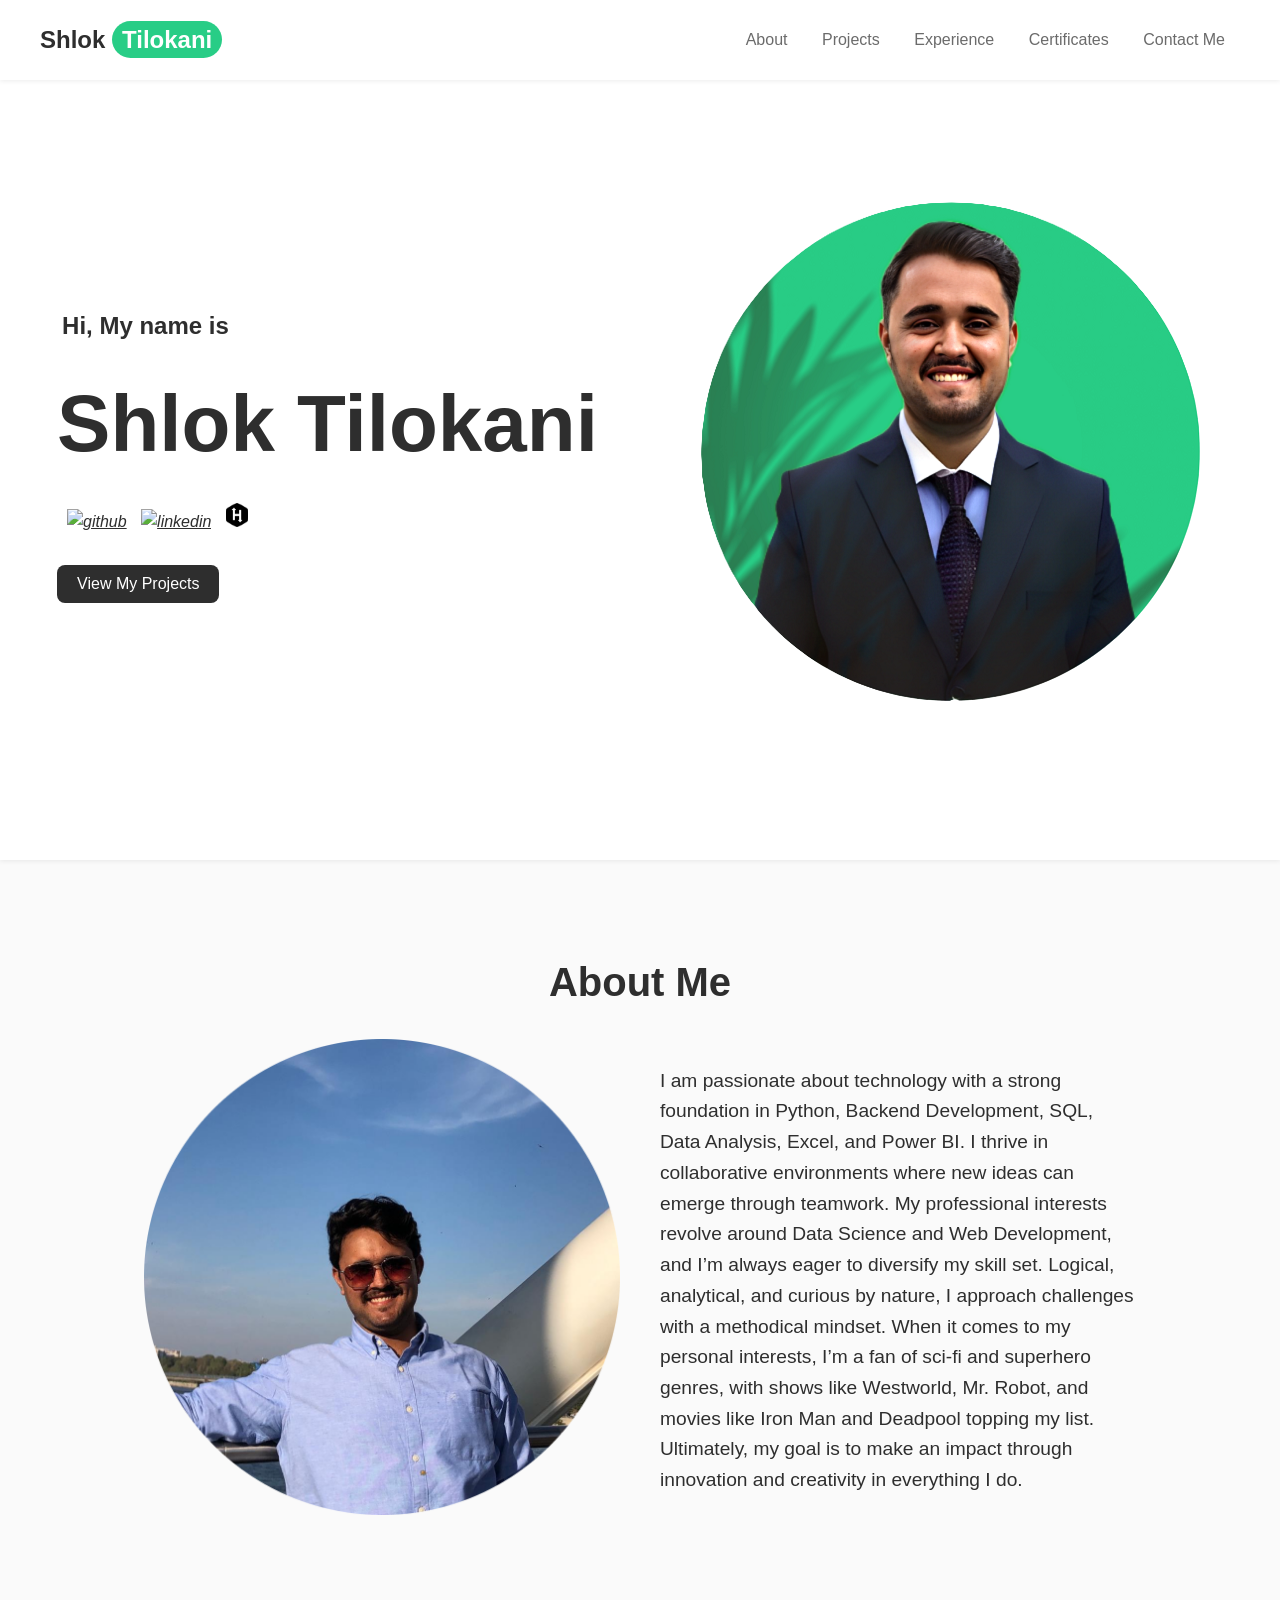
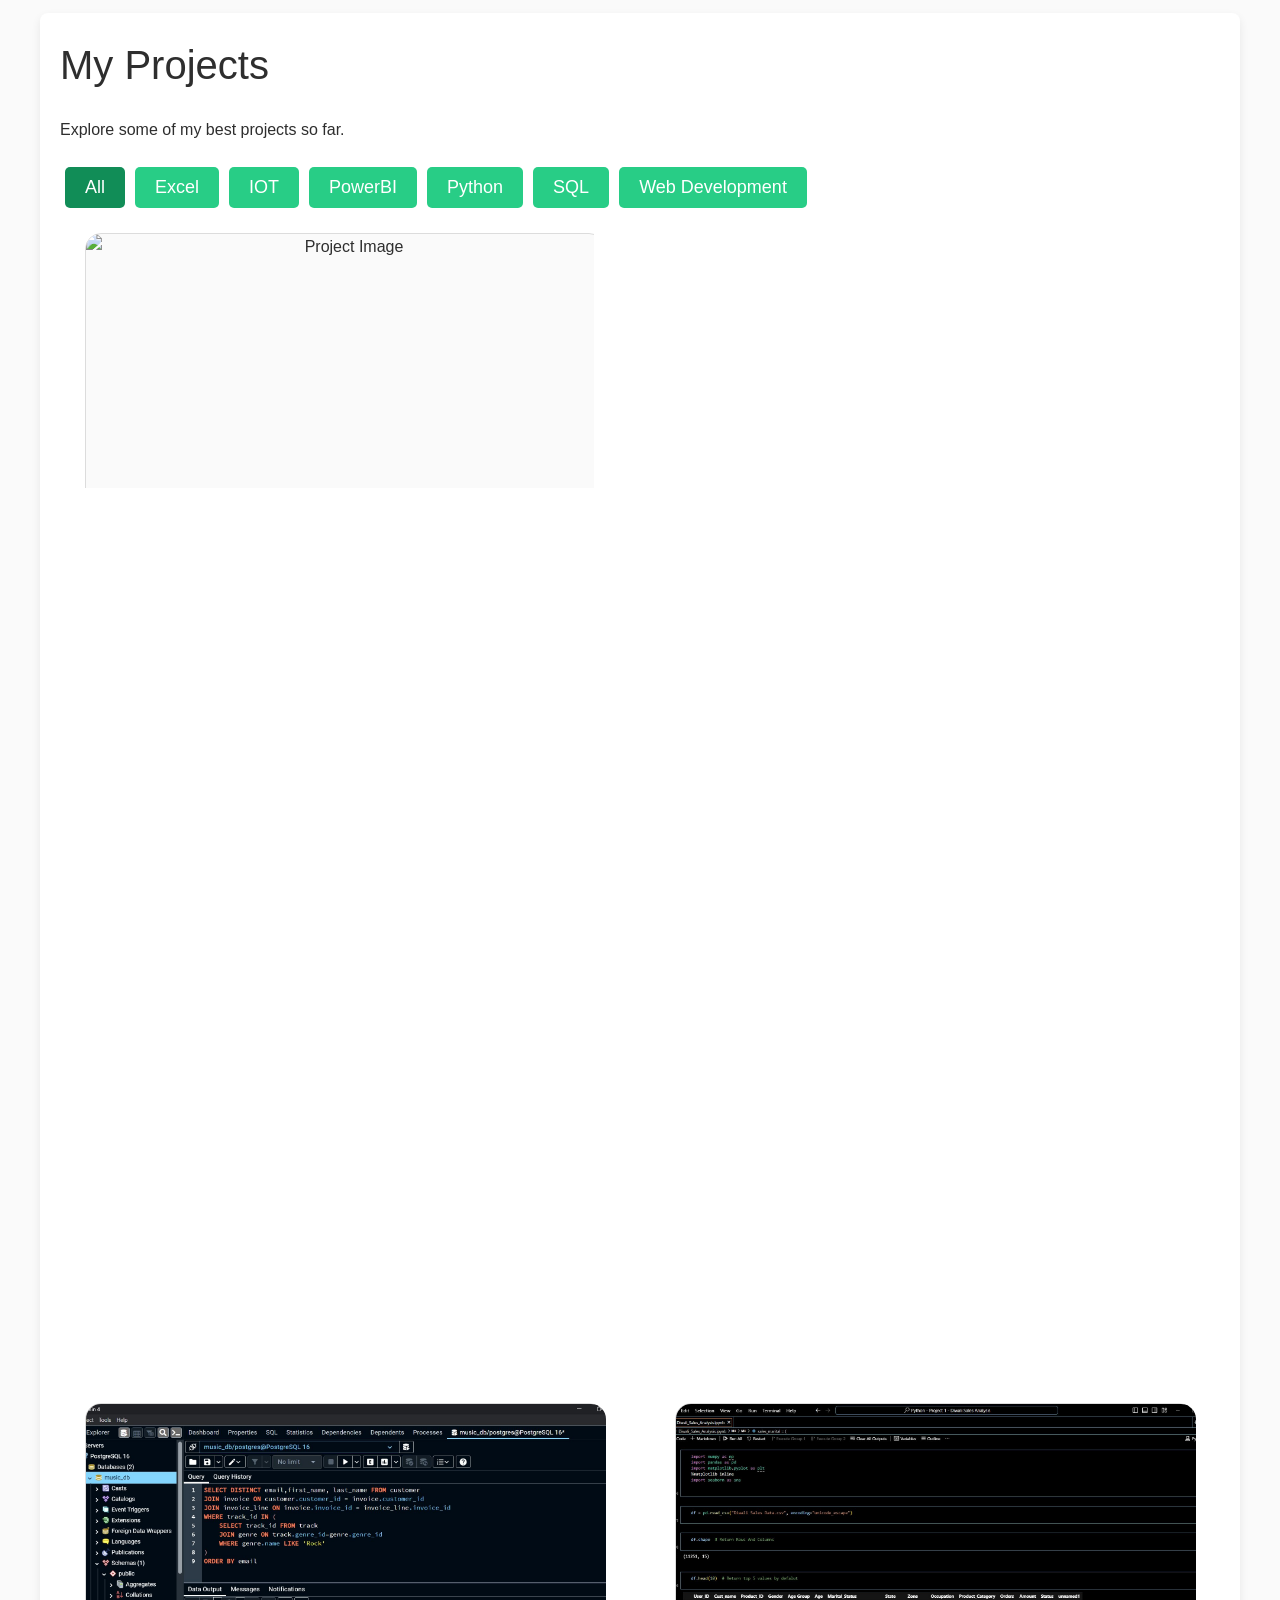
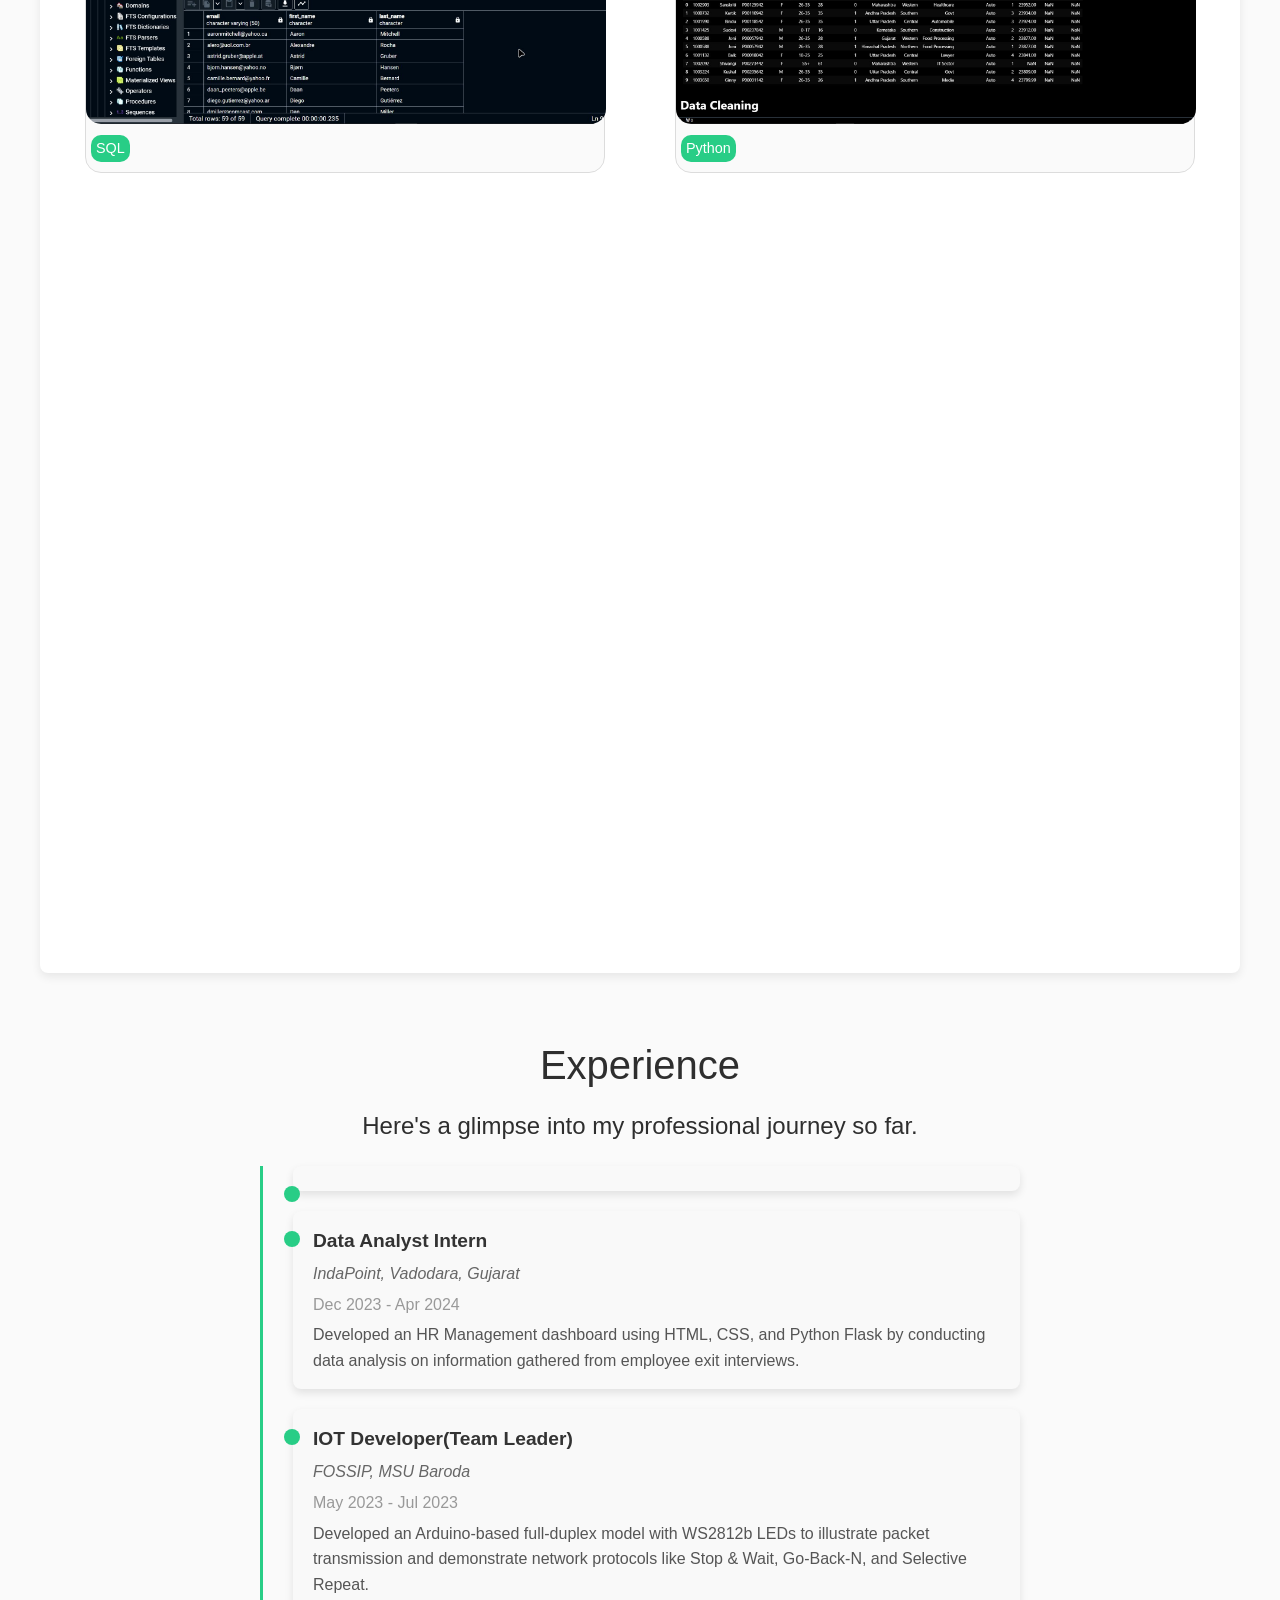
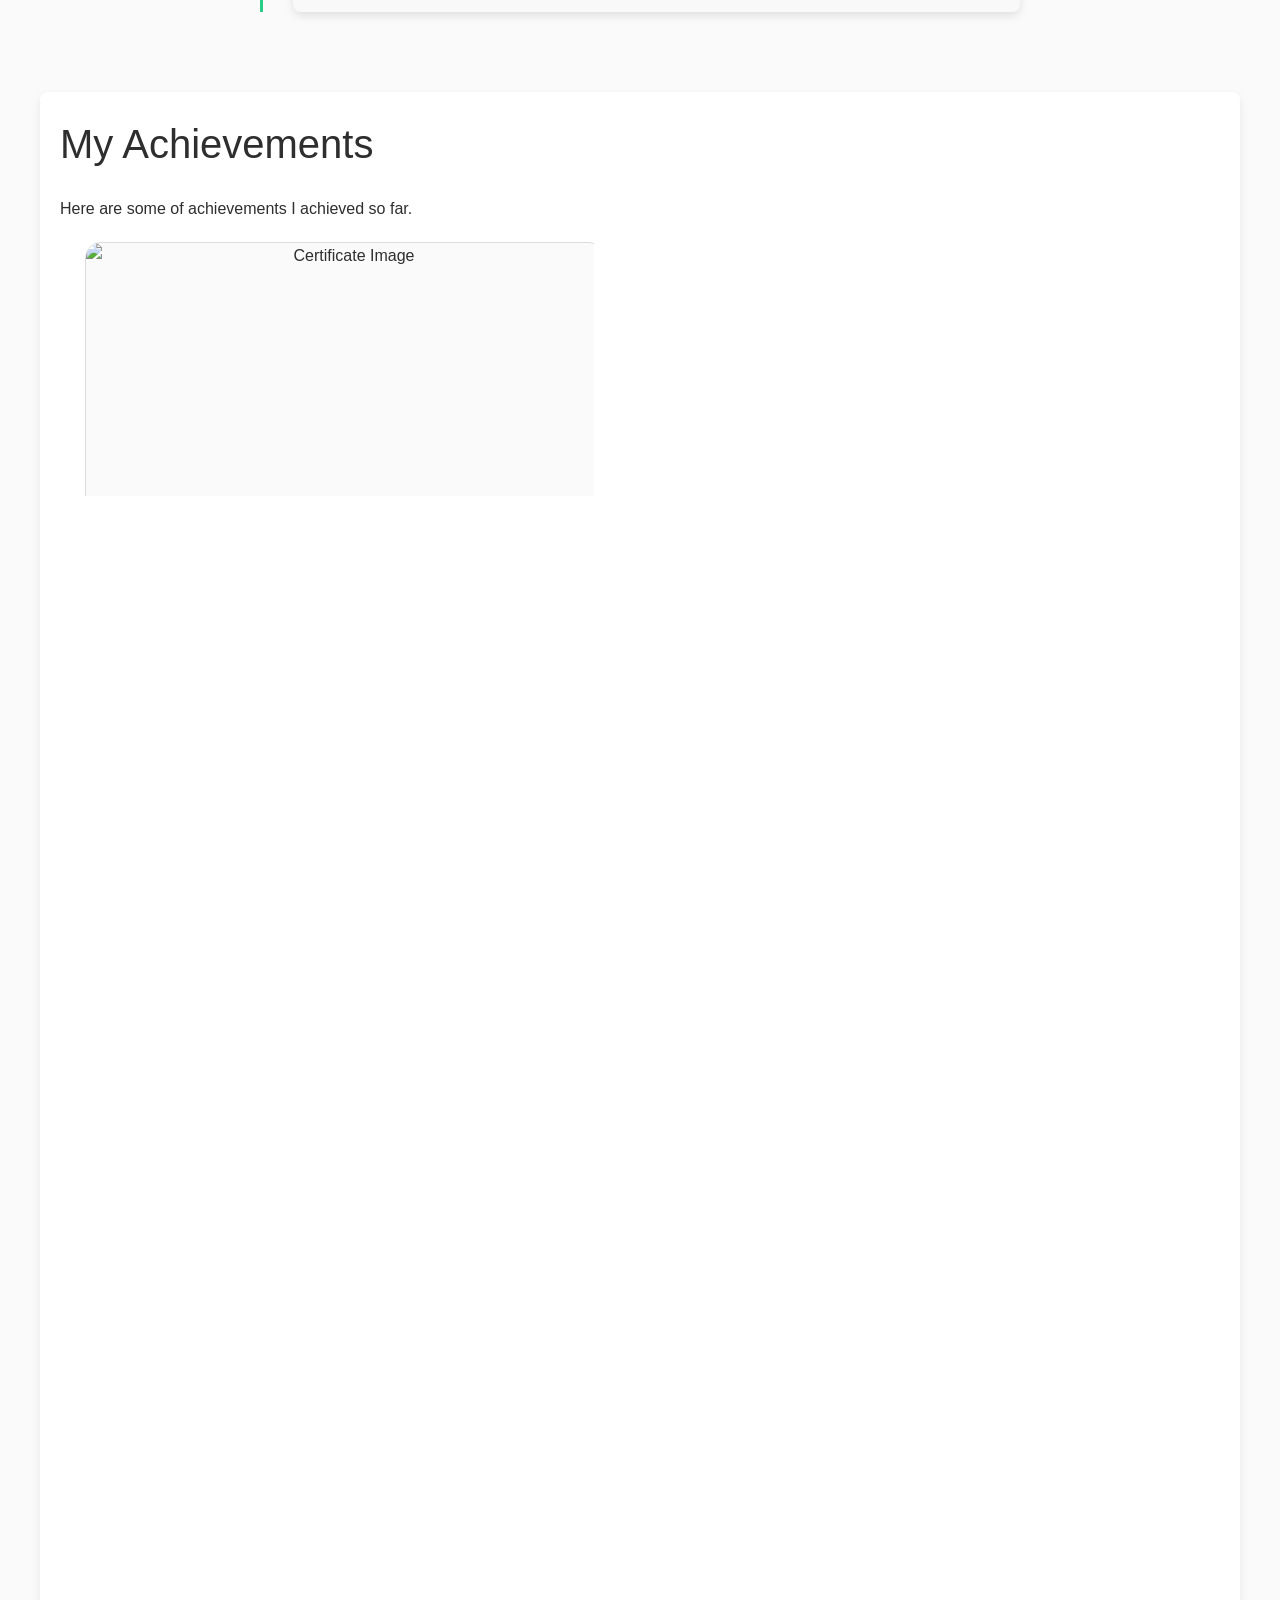
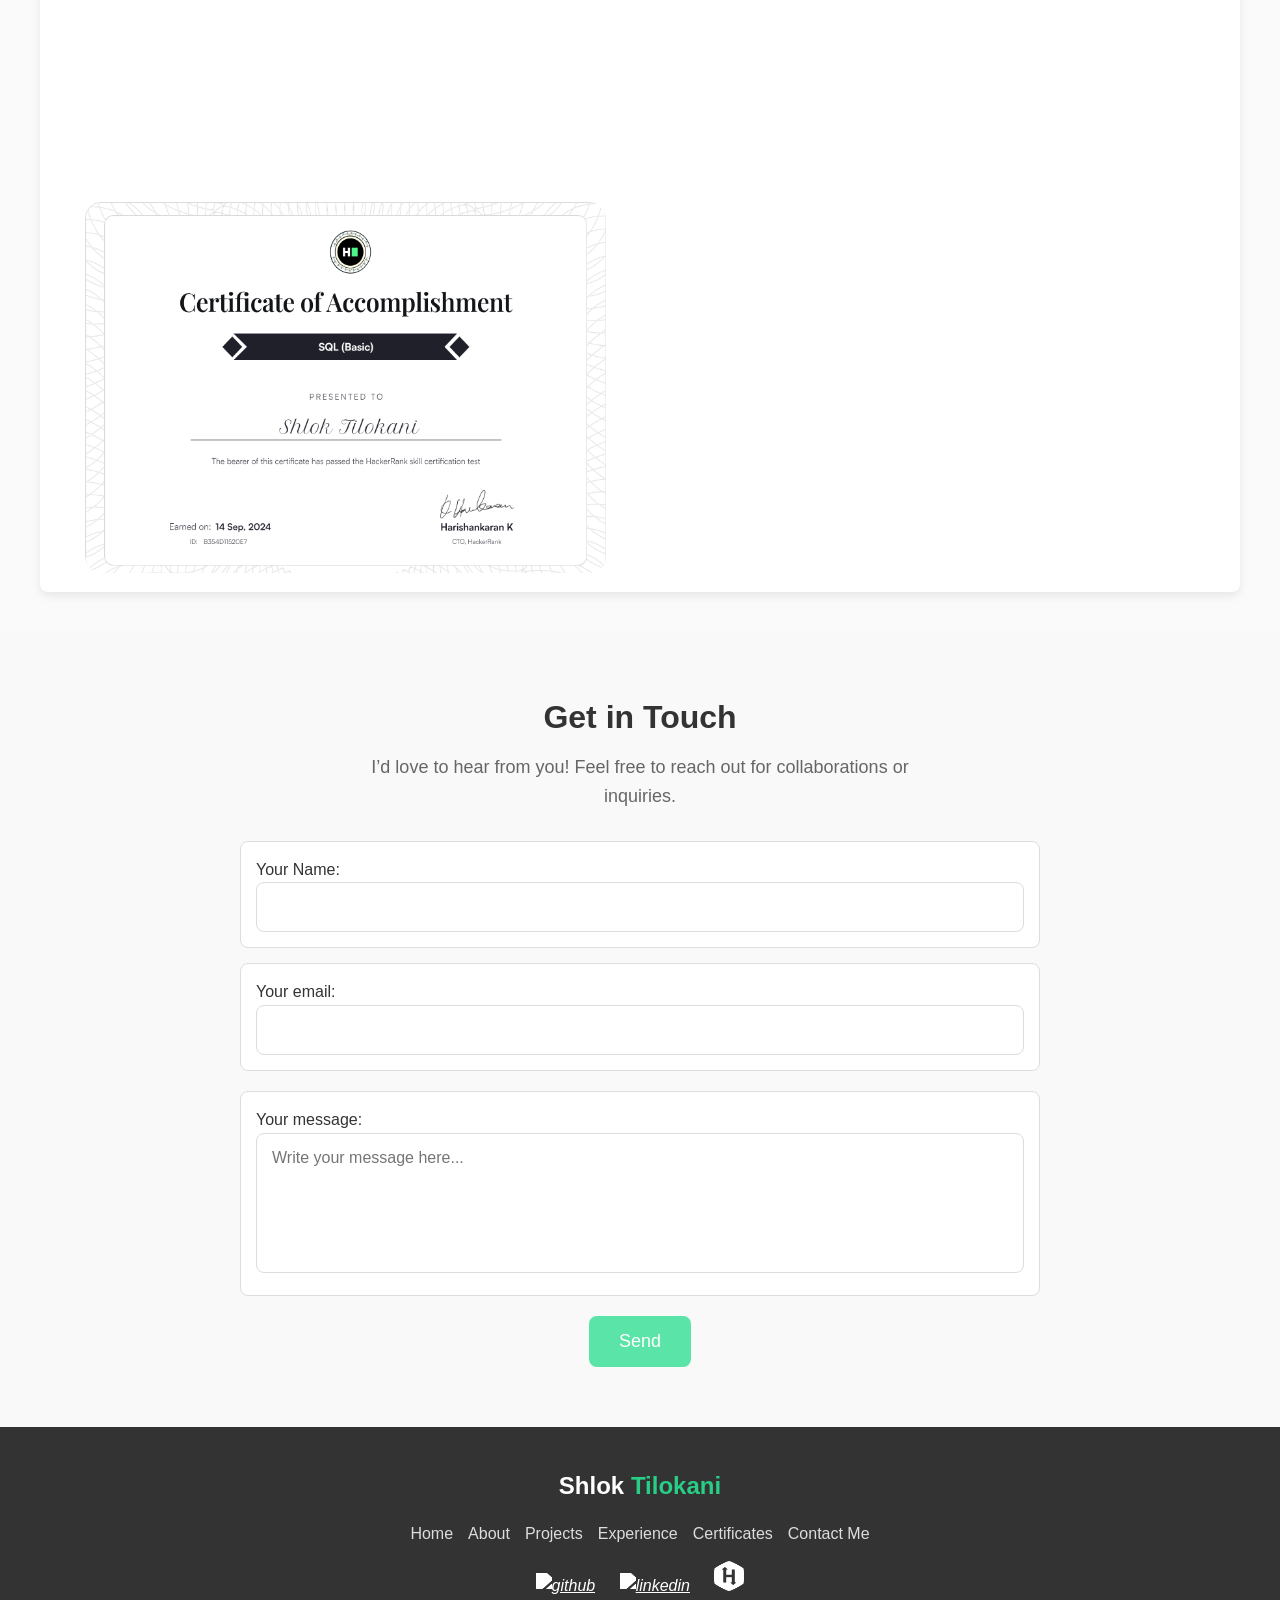
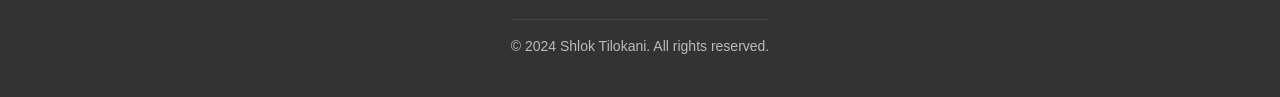
==== index.html @ 401c74a9 "Initial commit: Added portfolio website files including HTML, CSS, JavaScript, images, and JSON data" ====
<!-- @format -->

<!DOCTYPE html>
<html lang="en">
  <head>
    <meta charset="UTF-8" />
    <meta name="viewport" content="width=device-width, initial-scale=1.0" />
    <!-- added Style shhet -->
    <link
      rel="stylesheet"
      href="css/style.css" />
    <link
      rel="icon"
      type="image/x-icon"
      href="img/favicon.png" />
    <title>Shlok Tilokani Portfolio</title>
  </head>

  <body>
    <!-- Navbar -->
    <header class="NavContainer" id="NavBar">
      <nav class="NavBar">
        <div class="LogoContainer">
          <a href="#HeroContainer" code style="text-decoration: none"
            ><p>Shlok <span>Tilokani</span></p></a
          >
        </div>
        <div class="HamburgerIcon" id="HamburgerIcon" onclick="toggleMenu()">
          <img src="../img/hamburger.png" />
        </div>
        <div class="LinkContainer" id="LinkContainer">
          <a href="#AboutMeContainer">About</a>
          <a href="#ProjectContainer">Projects</a>
          <a href="#ExperienceContainer">Experience</a>
          <a href="#CertificateContainer">Certificates</a>
          <a href="#ContactContainer">Contact Me</a>
        </div>
      </nav>
    </header>

    <!-- Hero Section -->
    <div class="HeroSectionContainer" id="HeroContainer">
      <div class="HeroSectionGrid">
        <div class="HeroText">
          <div class="HeroTitleText">
            <h2>Hi, My name is</h2>
          </div>
          <div class="HeroHeader">
            <h1>Shlok Tilokani</h1>
          </div>
          <div class="SocialContainer">
            <a href="https://github.com/shloktilokani"
              ><i><img src="../img/github.png" alt="github" /></i
            ></a>
            <a href="https://www.linkedin.com/in/shlok-tilokani-82819225a/"
              ><i><img src="../img/linkedin.png" alt="linkedin" /></i
            ></a>
            <a href="https://www.hackerrank.com/profile/tilokanishlok"
              ><i><img src="../img/hackerrank.png" alt="hackerrank" /></i
            ></a>
          </div>
          <div class="HeroButton">
            <a href="#ProjectContainer"><button>View My Projects</button></a>
          </div>
        </div>
        <div class="HeroImage">
          <img
            src="img/hero.png"
            alt="HeroImage"
            height="500"
            width="500" />
        </div>
      </div>
    </div>

    <!-- About Me Section -->
    <div id="AboutMeContainer" class="AboutMeContainer">
      <div class="AboutMeHeading">
        <p>About Me</p>
      </div>
      <div class="AboutMeGridContainer">
        <div class="AboutMeImageContainer">
          <img src="../img/aboutme.jpg" alt="about image" />
        </div>
        <div class="AboutMeContentContainer">
          <div class="AboutSubText">
            <p>
              I am passionate about technology with a strong foundation in
              Python, Backend Development, SQL, Data Analysis, Excel, and Power
              BI. I thrive in collaborative environments where new ideas can
              emerge through teamwork. My professional interests revolve around
              Data Science and Web Development, and I’m always eager to
              diversify my skill set. Logical, analytical, and curious by
              nature, I approach challenges with a methodical mindset. When it
              comes to my personal interests, I’m a fan of sci-fi and superhero
              genres, with shows like Westworld, Mr. Robot, and movies like Iron
              Man and Deadpool topping my list. Ultimately, my goal is to make
              an impact through innovation and creativity in everything I do.
            </p>
          </div>
        </div>
      </div>
    </div>

    <!-- Projects Section -->
    <div id="ProjectContainer" class="ProjectContainer">
      <div class="ProjectHeading">
        <p>My Projects</p>
      </div>
      <div class="ProjectSubText">
        <p>Explore some of my best projects so far.</p>
      </div>

      <!-- Filter Section -->
      <div class="FilterContainer">
        <button class="filter-btn" data-category="all">All</button>
        
        <button class="filter-btn" data-category="">
          
        </button>
        
      </div>

      <div class="ProjectGridContainer">
        
        <div class="ProjectCard" data-category="">
          <div class="ProjectCardInner">
            <div class="ProjectCardFront">
              <img
                src=""
                alt="Project Image"
                class="projectImage" />
              <div class="category"></div>
            </div>
            <div class="ProjectCardBack">
              <p class="title"></p>
              <!-- Use class instead of id -->
              <p class="description"></p>
              <hr />
              <a href="" class="github-link">
                <img src="../img/github.png" alt="GitHub" />
              </a>
            </div>
          </div>
        </div>
        
      </div>
    </div>

    <!-- Experience Section -->
    <div class="ExperienceContainer" id="ExperienceContainer">
      <div class="ExperienceHeading">
        <p>Experience</p>
      </div>
      <div class="ExperienceSubText">
        <p>Here's a glimpse into my professional journey so far.</p>
      </div>
      <div class="ExperienceTimeline">
        
        <div class="ExperienceCard">
          <div class="ExperienceContent">
            <div class="ExperienceRole">
              <p></p>
            </div>
            <div class="ExperienceCompany">
              <p></p>
            </div>
            <div class="ExperienceDuration">
              <p></p>
            </div>
            <div class="ExperienceDescription">
              <p></p>
            </div>
          </div>
        </div>
        
      </div>
    </div>

    <!-- Certificate Section -->
    <div id="CertificateContainer" class="CertificateContainer">
      <div class="CertificateHeading">
        <p>My Achievements</p>
      </div>
      <div class="CertificacteSubText">
        <p>Here are some of achievements I achieved so far.</p>
      </div>

      <div class="CertificateGridContainer">
        
        <div class="CertificateCard" data-category="add about certificates">
          <div class="CertificateCardInner">
            <div class="CertificateCardFront">
              <img
                src=""
                alt="Certificate Image"
                class="CertificateImage" />
            </div>
            <div class="CertificateCardBack">
              <p class="title"></p>
              <p class="description"></p>
              <hr />
            </div>
          </div>
        </div>
        
      </div>
    </div>

    <!-- Contact Me Section -->
    <div class="ContactSection" id="ContactContainer">
      <div class="ContactContent">
        <h2>Get in Touch</h2>
        <p>
          I’d love to hear from you! Feel free to reach out for collaborations
          or inquiries.
        </p>
      </div>
      <div class="ContactFormContainer">
        <form
          class="ContactForm"
          action="https://formspree.io/f/mldenydz"
          method="POST">
          <div class="FormRow">
            <label>
              Your Name:
              <input type="text" name="name" id="nameInput" />
            </label>
            <label>
              Your email:
              <input type="email" name="email" />
            </label>
          </div>
          <input
            name="subject"
            type="hidden"
            id="subjectInput"
            value="New submission from " />
          <div class="FormRow">
            <label>
              Your message:
              <textarea
                name="message"
                placeholder="Write your message here..."
                rows="6"
                required></textarea>
            </label>
          </div>
          <button type="submit">Send</button>
        </form>
      </div>
    </div>

    <!-- Footer Section -->
    <footer class="Footer">
      <div class="FooterContent">
        <div class="FooterLogo">
          <p>Shlok <span>Tilokani</span></p>
        </div>
        <div class="FooterLinks">
          <a href="#NavBar">Home</a>
          <a href="#AboutMeContainer">About</a>
          <a href="#ProjectContainer">Projects</a>
          <a href="#ExperienceContainer">Experience</a>
          <a href="#CertificateContainer">Certificates</a>
          <a href="#ContactContainer">Contact Me</a>
        </div>
        <div class="FooterSocials">
          <a href="https://github.com/shloktilokani"
            ><i><img src="../img/github.png" alt="github" /></i
          ></a>
          <a href="https://www.linkedin.com/in/shlok-tilokani-82819225a/"
            ><i><img src="../img/linkedin.png" alt="linkedin" /></i
          ></a>
          <a href="https://www.hackerrank.com/profile/tilokanishlok"
            ><i><img src="../img/hackerrank.png" alt="hackerrank" /></i
          ></a>
        </div>
      </div>
      <div class="FooterCopyright">
        <p>&copy; 2024 Shlok Tilokani. All rights reserved.</p>
      </div>
    </footer>

    <!-- Added Script Sheet -->
    <script src="js/script.js"></script>
  </body>
</html>
---- css/style.css ----
/**
 * Root Variables for Theme Consistency
 *
 * @format
 */

:root {
  --background-color: #fafafa;
  --card-color: #ffffff;
  --primary-text-color: #2e2e2e;
  --secondary-text-color: #6b6b6b;
  --border-color: #dcdcdc;
  --accent-color: #28cd86;
  --shadow-color: rgba(0, 0, 0, 0.08);
  --font-family: "Inter", sans-serif;
  --hover-color: #f0f0f0;
}

html {
  scroll-behavior: smooth;
}

/* Global Styles */
* {
  margin: 0;
  padding: 0;
  box-sizing: border-box;
  font-family: var(--font-family);
  color: var(--primary-text-color);
}

body {
  background-color: var(--background-color);
  font-family: "Poppins", sans-serif;
  line-height: 1.6;
}

/* Navbar */
.NavContainer {
  position: fixed; /* Keep navbar fixed at the top */
  top: 0;
  left: 0;
  width: 100%;
  height: 80px;
  display: flex;
  justify-content: center;
  align-items: center;
  background-color: var(--card-color);
  box-shadow: 0 1px 5px var(--shadow-color);
  padding: 0 20px;
  transition: transform 0.3s ease, opacity 0.3s ease;
  z-index: 1000; /* Make sure navbar is on top */
}

.NavContainer.hidden {
  transform: translateY(-100%); /* Move navbar out of view */
  opacity: 0; /* Optional: add opacity transition */
}

.NavBar {
  display: flex;
  width: 100%;
  max-width: 1200px;
  justify-content: space-between;
  align-items: center;
  animation: fade_down 1.5s 500ms ease-in-out;
}

.LogoContainer {
  font-size: 1.5rem;
  font-weight: 600;
  color: var(--primary-text-color);
}

.LogoContainer span {
  background-color: var(--accent-color);
  color: var(--card-color);
  padding: 5px 10px;
  border-radius: 20px;
}

.LinkContainer a {
  text-decoration: none;
  font-size: 1rem;
  color: var(--secondary-text-color);
  padding: 5px 15px;
  border-radius: 5px;
  transition: background-color 0.2s ease;
}

.LinkContainer a:hover {
  background-color: var(--hover-color);
}

.HamburgerIcon {
  display: none;
  font-size: 24px;
  cursor: pointer;
}

/* Hero Section */
.HeroSectionContainer {
  display: flex;
  width: 100%;
  height: 90vh;
  align-items: center;
  justify-content: center;
  background-color: var(--card-color);
  box-shadow: 0px 1px 5px var(--shadow-color);
  margin-bottom: 40px;
  margin-top: 50px;
}

.HeroSectionGrid {
  display: grid;
  grid-template-columns: 1fr 1fr;
  gap: 40px;
  width: 80%;
  width: 1200px;
  place-items: center;
}

.HeroText {
  display: flex;
  flex-direction: column;
  gap: 15px;
  animation: fade-left 2s 300ms ease-in-out;
}

.HeroTitleText {
  margin-left: 5px;
}

.HeroHeader {
  font-size: 2.5rem;
  font-weight: 700;
  margin-right: 5px;
}

.SocialContainer img {
  width: auto;
  height: 24px;
  cursor: pointer;
  transition: opacity 0.2s ease;
  margin-left: 10px;
}

.SocialContainer img:hover {
  opacity: 0.7;
}

.HeroButton button {
  margin-top: 15px;
  padding: 10px 20px;
  border: none;
  background-color: var(--primary-text-color);
  color: var(--card-color);
  border-radius: 8px;
  cursor: pointer;
  font-size: 1rem;
  transition: background-color 0.2s ease;
}

.HeroButton button:hover {
  background-color: var(--hover-color);
  color: var(--primary-text-color);
}

.HeroImage img {
  width: 100%;
  height: 100%;
  object-fit: cover;
  border-radius: 10px;
  animation: fade-right 2s 300ms ease-in-out;
}

/* About Me Section */
.AboutMeContainer {
  display: flex;
  flex-direction: column;
  align-items: center;
  gap: 20px;
  padding: 50px 20px;
}

.AboutMeHeading p {
  font-size: 2.5rem;
  font-weight: 600;
  margin-bottom: 5px;
}

.AboutMeGridContainer {
  display: grid;
  grid-template-columns: 1fr 1fr;
  gap: 40px;
  width: 80%;
  max-width: 1200px;
  place-items: center;
}

.AboutMeImageContainer img {
  width: 100%;
  height: 100%;
  object-fit: cover;
  border-radius: 10px;
}

.AboutMeContentContainer {
  display: flex;
  flex-direction: column;
  gap: 10px;
}

.AboutMeHeader {
  font-size: 1.8rem;
  font-weight: 700;
}

.AboutSubText {
  font-size: 1.2rem;
  color: var(--secondary-text-color);
}

.AboutButton button {
  margin-top: 10px;
  padding: 10px 20px;
  border: none;
  background-color: var(--primary-text-color);
  color: var(--card-color);
  border-radius: 8px;
  cursor: pointer;
  transition: background-color 0.2s ease;
}

.AboutButton button:hover {
  background-color: var(--hover-color);
  color: var(--primary-text-color);
}

/* Project Section */
.ProjectContainer {
  max-width: 1200px;
  margin: 40px auto;
  padding: 20px;
  background-color: var(--card-color);
  box-shadow: 0px 4px 10px var(--shadow-color);
  border-radius: 8px;
}

.ProjectHeading p {
  font-size: 2.5em;
}

.ProjectHeading,
.ProjectSubText {
  margin-bottom: 20px;
}

.FilterContainer {
  margin-bottom: 20px;
}

.filter-btn {
  padding: 10px 20px;
  margin: 5px;
  cursor: pointer;
  border: none;
  background-color: var(--accent-color);
  border-radius: 5px;
}

.filter-btn:hover {
  background-color: #ddd;
}

.filter-btn.active {
  background-color: #118d57;
  color: white;
}

.ProjectGridContainer {
  display: grid;
  grid-template-columns: repeat(2, 1fr);
  gap: 20px;
  margin-top: 20px;
  place-items: center;
}

.ProjectCard {
  background-color: transparent;
  width: 520px;
  height: 370px;
  perspective: 1000px;
  font-family: sans-serif;
}

.ProjectCard img {
  width: 520px;
  height: 320px;
  object-fit: cover;
  border-radius: 15px;
}

.title {
  font-size: 1.5em;
  font-weight: 900;
  text-align: center;
  margin: 0;
}

.ProjectCardInner {
  position: relative;
  width: 100%;
  height: 100%;
  text-align: center;
  transition: transform 0.8s;
  transform-style: preserve-3d;
}

.ProjectCard:hover .ProjectCardInner {
  transform: rotateY(180deg);
}

.ProjectCardFront,
.ProjectCardBack {
  box-shadow: var(--shadow-color);
  position: absolute;
  display: flex;
  flex-direction: column;
  justify-content: space-between;
  width: 100%;
  height: 100%;
  -webkit-backface-visibility: hidden;
  backface-visibility: hidden;
  border: 1px solid var(--border-color);
  border-radius: 1rem;
}

.ProjectCardFront {
  background: var(--background-color);
  color: black;
}

.ProjectCardBack {
  display: flex;
  flex-direction: column;
  justify-content: space-between;
  align-items: center;
  background: var(--background-color);
  color: black;
  transform: rotateY(180deg);
  padding: 3px;
}

.description {
  width: 390px;
  text-align: start;
}

.ProjectCard .category {
  display: flex;
  justify-content: center;
  align-items: center;
  width: fit-content;
  font-size: 0.9rem;
  background-color: var(--accent-color);
  color: white;
  margin-left: 5px;
  margin-bottom: 10px;
  padding-top: 2px;
  padding-bottom: 2px;
  padding-right: 5px;
  padding-left: 5px;
  border-radius: 10px;
}

.github-link {
  display: inline-block;
  margin: 10px 0;
  transition: transform 0.3s;
}

.github-link img {
  width: 30px;
  height: auto;
}

.github-link:hover {
  transform: scale(1.1);
}

/* EXPERIENCE  */
.ExperienceContainer {
  max-width: 800px;
  margin: 0 auto;
  padding: 20px;
  font-family: Arial, sans-serif;
}

.ExperienceHeading p {
  text-align: center;
  font-size: 2.5em;
}

.ExperienceSubText p {
  text-align: center;
  font-size: 1.5em;
  margin: 10px 0;
}

/* Timeline Styling */
.ExperienceTimeline {
  position: relative;
  margin: 20px 0;
  padding-left: 30px;
  border-left: 3px solid var(--accent-color);
}

.ExperienceCard {
  position: relative;
  margin: 20px 0;
  padding: 10px 20px;
  background: #f9f9f9;
  border-radius: 8px;
  box-shadow: 0px 4px 8px rgba(0, 0, 0, 0.1);
}

.ExperienceCard::before {
  content: "";
  position: absolute;
  left: -9px;
  top: 20px;
  width: 16px;
  height: 16px;
  background-color: var(--accent-color);
  border-radius: 50%;
}

.ExperienceContent p {
  margin: 5px 0;
  font-size: 1em;
  color: #333;
}

.ExperienceRole p {
  font-weight: bold;
  font-size: 1.2em;
}

.ExperienceCompany p {
  font-style: italic;
  color: #666;
}

.ExperienceDuration p {
  color: #999;
}

.ExperienceDescription p {
  color: #555;
}

/* Certificate Section */
.CertificateContainer {
  max-width: 1200px;
  margin: 40px auto;
  padding: 20px;
  background-color: var(--card-color);
  box-shadow: 0px 4px 10px var(--shadow-color);
  border-radius: 8px;
}

.CertificateHeading p {
  font-size: 2.5em;
}

.CertificateHeading,
.CertificateSubText {
  margin-bottom: 20px;
}

.CertificateGridContainer {
  display: grid;
  grid-template-columns: repeat(2, 1fr);
  gap: 20px;
  margin-top: 20px;
  place-items: center;
}

.CertificateCard {
  background-color: transparent;
  width: 520px;
  height: 370px;
  perspective: 1000px;
  font-family: sans-serif;
}

.CertificateCard img {
  width: 520px;
  height: 370px;
  object-fit: cover;
  border-radius: 15px;
}

.title {
  font-size: 1.5em;
  font-weight: 900;
  text-align: center;
  margin: 0;
}

.CertificateCardInner {
  position: relative;
  width: 100%;
  height: 100%;
  text-align: center;
  transition: transform 0.8s;
  transform-style: preserve-3d;
}

.CertificateCard:hover .CertificateCardInner {
  transform: rotateY(180deg);
}

.CertificateCardFront,
.CertificateCardBack {
  box-shadow: var(--shadow-color);
  position: absolute;
  display: flex;
  flex-direction: column;
  justify-content: space-between;
  width: 100%;
  height: 100%;
  -webkit-backface-visibility: hidden;
  backface-visibility: hidden;
  border: 1px solid var(--border-color);
  border-radius: 1rem;
}

.CertificateCardFront {
  background: var(--background-color);
  color: black;
}

.CertificateCardBack {
  display: flex;
  flex-direction: column;
  justify-content: space-between;
  align-items: center;
  background: var(--background-color);
  color: black;
  transform: rotateY(180deg);
  padding: 3px;
}

.description {
  width: 390px;
  text-align: start;
}

/* Contact Me Section */
.ContactSection {
  padding: 60px 20px;
  background-color: #f9f9f9;
  display: flex;
  flex-direction: column;
  align-items: center;
  gap: 30px;
}

.ContactContent h2 {
  font-size: 32px;
  font-weight: 700;
  margin-bottom: 10px;
  color: #333;
  text-align: center;
}

.ContactContent p {
  font-size: 18px;
  color: #666;
  text-align: center;
  max-width: 600px;
}

.ContactFormContainer {
  width: 100%;
  max-width: 800px;
}

.ContactForm {
  display: flex;
  flex-direction: column;
  gap: 20px;
}

.FormRow {
  display: flex;
  gap: 15px;
  flex-wrap: wrap;
}

.FormRow label,
.FormRow input,
.FormRow textarea {
  width: 100%;
  padding: 15px;
  border: 1px solid #ddd;
  border-radius: 8px;
  font-size: 16px;
  background-color: #fff;
  color: #333;
  transition: border 0.3s;
}

.FormRow input:focus,
.FormRow textarea:focus {
  border-color: var(--accent-color);
  outline: none;
}

textarea {
  resize: none;
  max-width: 100%;
  /* Ensures textarea doesn't shrink */
}

button {
  align-self: center;
  padding: 15px 30px;
  background-color: #5ae4a8;
  color: #fff;
  border: none;
  border-radius: 8px;
  font-size: 18px;
  cursor: pointer;
  transition: background-color 0.3s ease;
}

button:hover {
  background-color: #0dd07c;
}

/* Footer Section */
.Footer {
  background-color: #333;
  color: #f9f9f9;
  padding: 40px 20px;
  display: flex;
  flex-direction: column;
  align-items: center;
  gap: 20px;
}

.FooterContent {
  display: flex;
  flex-direction: column;
  align-items: center;
  gap: 15px;
  width: 100%;
  max-width: 800px;
  text-align: center;
}

.FooterLogo p {
  font-size: 24px;
  font-weight: 700;
  margin: 0;
  color: #fff;
}

.FooterLogo span {
  color: var(--accent-color);
}

.FooterLinks {
  display: flex;
  gap: 15px;
}

.FooterLinks a {
  color: #ddd;
  text-decoration: none;
  font-size: 16px;
  transition: color 0.3s;
}

.FooterLinks a:hover {
  color: var(--accent-color);
}

.FooterSocials a {
  margin: 0 10px;
}

.FooterSocials img {
  width: 30px;
  height: 30px;
  filter: brightness(0) invert(1);
  transition: transform 0.3s;
}

.FooterSocials a:hover img {
  transform: scale(1.2);
}

.FooterCopyright p {
  border-top: 1px solid #444;
  padding-top: 15px;
  width: 100%;
  text-align: center;
  font-size: 14px;
  color: #bbb;
}

/* Animations */

@keyframes fade_down {
  0% {
    opacity: 0;
    transform: translateY(-100px);
  }

  100% {
    opacity: 1;
    transform: translateY(0px);
  }
}

@keyframes fade-left {
  0% {
    opacity: 0;
    transform: translateX(-150px);
  }

  100% {
    opacity: 1;
    transform: translateX(0px);
  }
}

@keyframes fade-right {
  0% {
    opacity: 0;
    transform: translateX(150px);
  }

  100% {
    opacity: 1;
    transform: translateX(0px);
  }
}

/* Responsive */

@media only screen and (max-width: 1024px) {
  body {
    overflow-x: hidden;
  }

  .NavContainer {
    width: 100%;
  }

  .NavBar {
    width: 100%;
  }

  .HeroSectionContainer {
    width: 100%;
  }

  .HeroSectionGrid {
    width: 100%;
  }

  .HeroTitleText h2 {
    font-size: 16px;
    color: var(--secondary-text-color);
  }

  .HeroHeader h1 {
    font-size: larger;
  }

  .HeroImage {
    width: 350px;
    height: 350px;
  }

  .AboutMeContainer {
    width: 100%;
  }

  .AboutMeGridContainer {
    width: 100%;
  }

  .AboutMeImageContainer {
    width: 350px;
    height: 350px;
  }

  .AboutMeTitleText {
    font-size: 16px;
    color: var(--secondary-text-color);
  }

  .AboutMeHeader {
    font-size: larger;
  }

  .AboutSubText {
    font-size: medium;
  }

  .ProjectContainer {
    width: 100%;
  }

  .ProjectGridContainer {
    display: grid;
    grid-template-columns: 1fr;
    width: 100%;
    place-items: center;
  }

  .CertificateContainer {
    width: 100%;
  }

  .CertificateGridContainer {
    display: grid;
    grid-template-columns: 1fr;
    width: 100%;
    place-items: center;
  }
}

@media only screen and (max-width: 768px) {
  .LinkContainer {
    max-height: 0;
    overflow: hidden;
    flex-direction: column;
    position: absolute;
    top: 60px;
    right: 0;
    background-color: #fff;
    padding: 0;
    width: 200px;
    box-shadow: 0 4px 8px rgba(0, 0, 0, 0.2);
    transition: max-height 0.3s ease-in-out;
  }
  .LinkContainer a {
    padding: 10px 0;
    display: block;
    text-align: center;
  }
  .HamburgerIcon {
    display: block;
  }
  .HamburgerIcon img {
    width: 25px;
    height: 25px;
  }
  .LinkContainer.show {
    max-height: 300px;
    padding: 10px;
  }
  .LogoContainer p {
    font-size: 16px;
  }
  .LinkContainer a {
    font-size: 16px;
    padding: 5px 8px;
  }

  .HeroSectionContainer {
    width: 100%;
  }

  .HeroSectionGrid {
    width: 100%;
  }

  .HeroTitleText h2 {
    font-size: 16px;
    color: var(--secondary-text-color);
  }

  .HeroHeader h1 {
    font-size: 36px;
  }

  .HeroImage {
    width: 320px;
    height: 320px;
  }

  .AboutMeContainer {
    width: 100%;
  }

  .AboutMeGridContainer {
    width: 100%;
  }

  .AboutMeImageContainer {
    width: 320px;
    height: 320px;
  }

  .AboutMeTitleText {
    font-size: 16px;
    color: var(--secondary-text-color);
  }

  .AboutMeHeader {
    font-size: large;
  }

  .AboutSubText {
    font-size: medium;
  }

  .ProjectContainer {
    width: 100%;
  }

  .ProjectGridContainer {
    display: grid;
    grid-template-columns: 1fr;
    width: 100%;
    place-items: center;
  }

  .CertificateContainer {
    width: 100%;
  }

  .CertificateGridContainer {
    display: grid;
    grid-template-columns: 1fr;
    width: 100%;
    place-items: center;
  }
}

@media only screen and (max-width: 425px) {
  .HeroSectionContainer {
    width: 100%;
  }

  .HeroSectionGrid {
    display: flex;
    width: 100%;
    flex-direction: column-reverse;
  }

  .HeroText {
    text-align: center;
  }

  .HeroTitleText h2 {
    font-size: 14px;
    color: var(--secondary-text-color);
  }

  .HeroHeader h1 {
    font-size: larger;
  }

  .HeroImage {
    width: 250px;
    height: 250px;
  }
  .HeroButton {
    display: none;
  }
  .SocialContainer img {
    width: 22px;
    height: 22px;
  }

  .AboutMeContainer {
    width: 100%;
  }

  .AboutMeGridContainer {
    display: grid;
    grid-template-columns: 1fr;
    width: 100%;
  }

  .AboutMeImageContainer {
    width: 250px;
    height: 250px;
  }

  .AboutMeTitleText {
    font-size: 16px;
    color: var(--secondary-text-color);
  }

  .AboutMeHeader {
    font-size: larger;
  }

  .AboutSubText {
    font-size: medium;
  }

  .ProjectContainer {
    width: 100%;
  }

  .ProjectGridContainer {
    display: grid;
    grid-template-columns: 1fr;
    width: 100%;
    place-items: center;
  }

  .ProjectCard {
    width: 350px;
    height: 350px;
  }

  .ProjectCard img {
    width: 350px;
    height: 300px;
  }

  .description {
    width: 290px;
  }

  .ProjectCardBack img {
    width: 25px;
    height: 25px;
    margin-bottom: 10px;
  }

  .CertificateContainer {
    width: 100%;
  }

  .CertificateGridContainer {
    display: grid;
    grid-template-columns: 1fr;
    width: 100%;
    place-items: center;
  }

  .CertificateCard {
    width: 350px;
    height: 350px;
  }

  .CertificateCard img {
    width: 100%;
    height: auto;
    object-fit: cover;
    object-position: center center;
  }

  .description {
    width: 290px;
  }

  .Footer {
    display: flex;
    flex-direction: column;
  }

  .FooterLinks {
    display: flex;
    flex-direction: column;
  }
}

@media only screen and (max-width: 320px) {
  .HeroSectionContainer {
    display: flex;
    flex-direction: column;
    width: 100%;
    height: auto;
  }

  .HeroImage {
    margin-top: 50px;
    width: 250px;
    height: 250px;
  }

  .SocialContainer {
    margin-bottom: 10px;
  }

  .ProjectCard,
  .CertificateCard {
    width: 250px;
    height: 250px;
  }

  .category {
    margin-top: 10px;
  }

  .ProjectCard img {
    width: 100%;
    height: 100%;
    object-fit: cover;
    object-position: center center;
  }

  .ProjectCardBack {
    width: 100%;
    height: 100%;
    padding: 10px;
  }

  .github-link {
    width: 20px;
    height: 20px;
  }

  .title {
    width: 80%;
    font-size: small;
  }

  .description {
    width: 70%;
    font-size: smaller;
  }

  .CertificateCard img {
    width: 100%;
    height: auto;
    object-fit: cover;
    object-position: center center;
  }
}
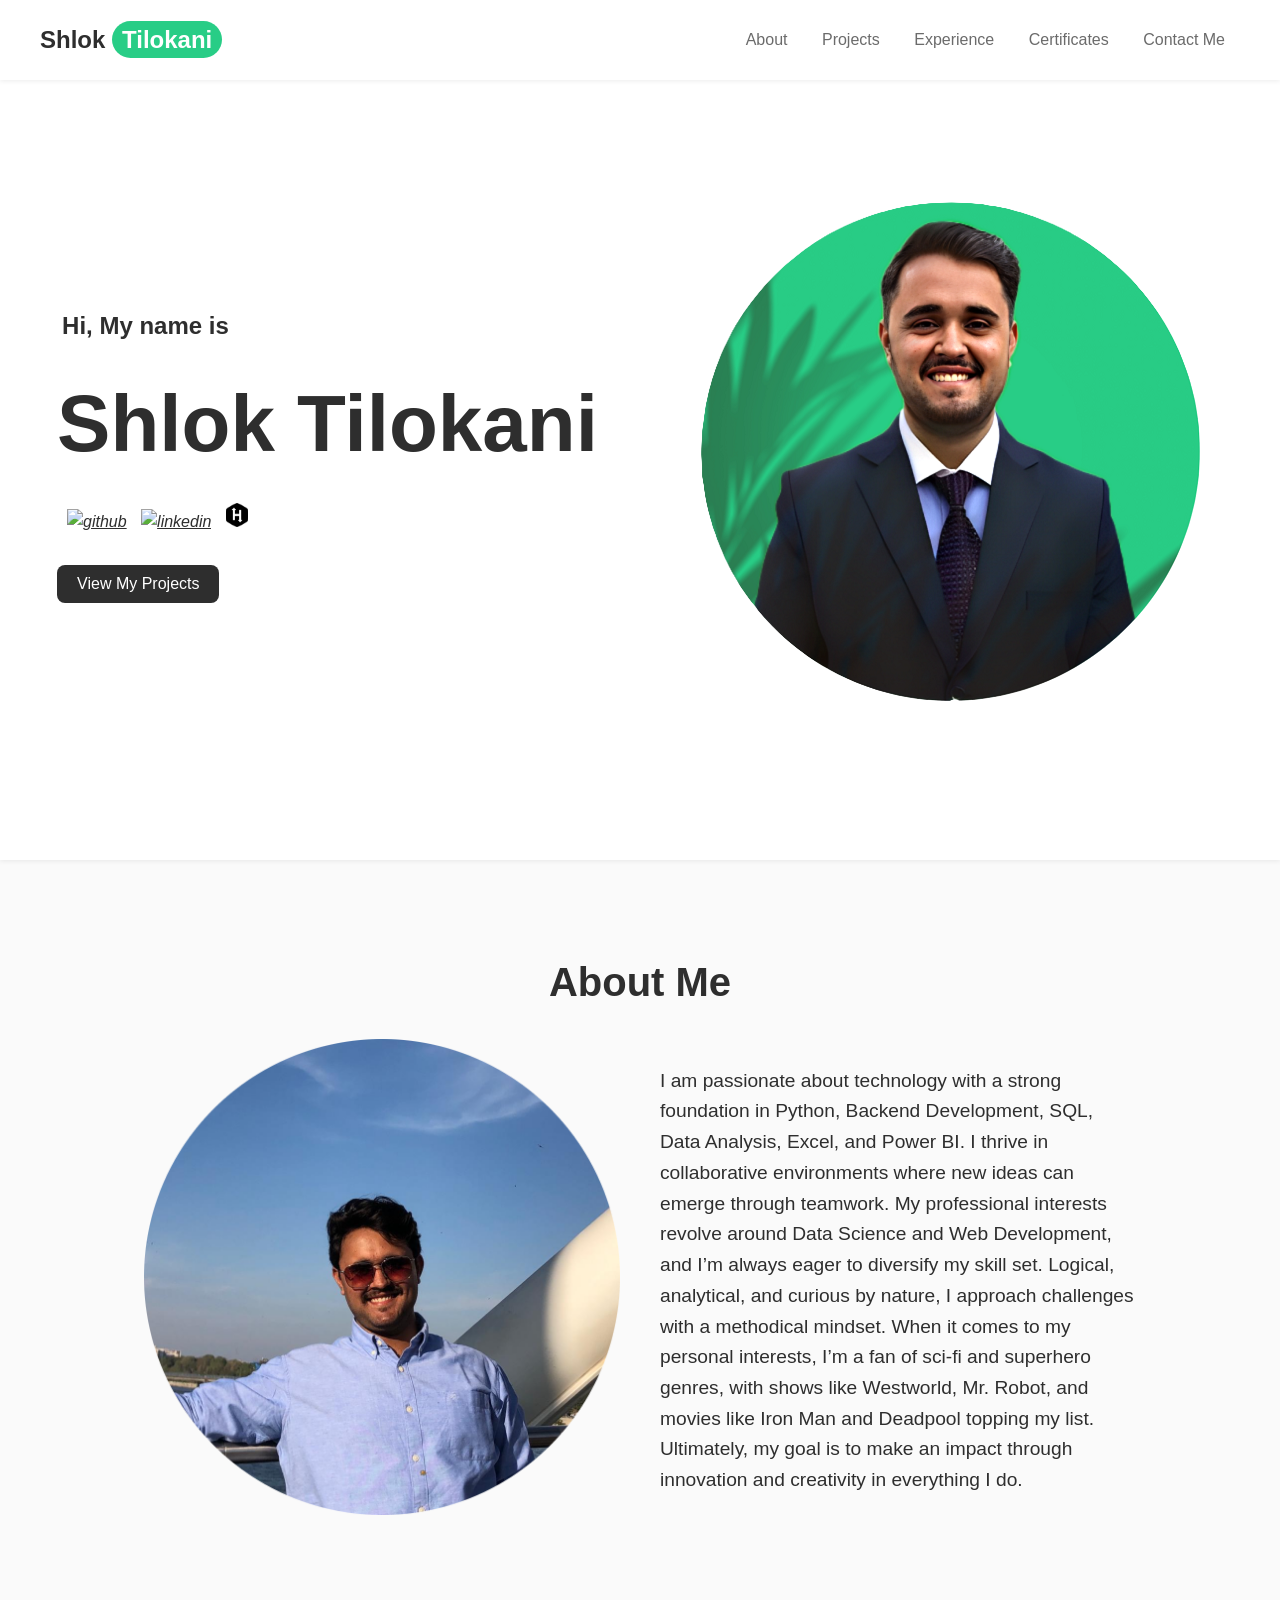
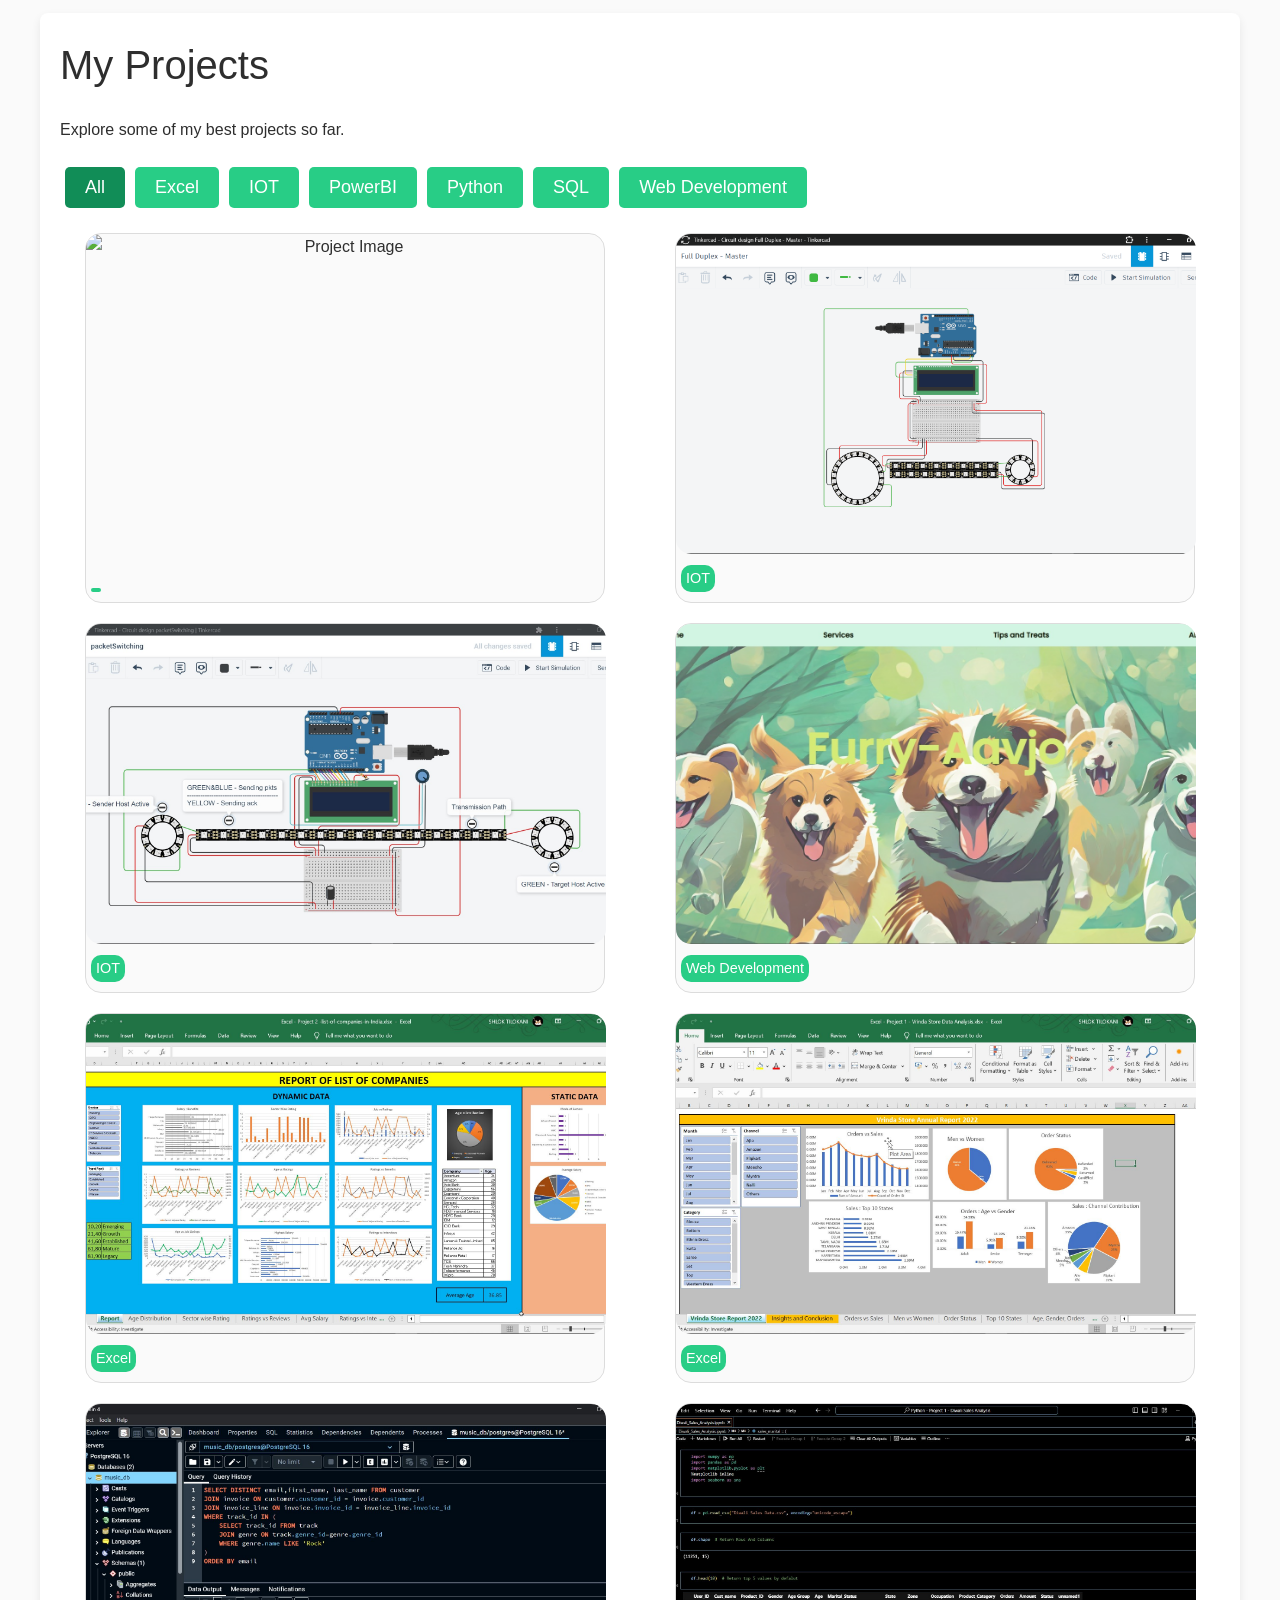
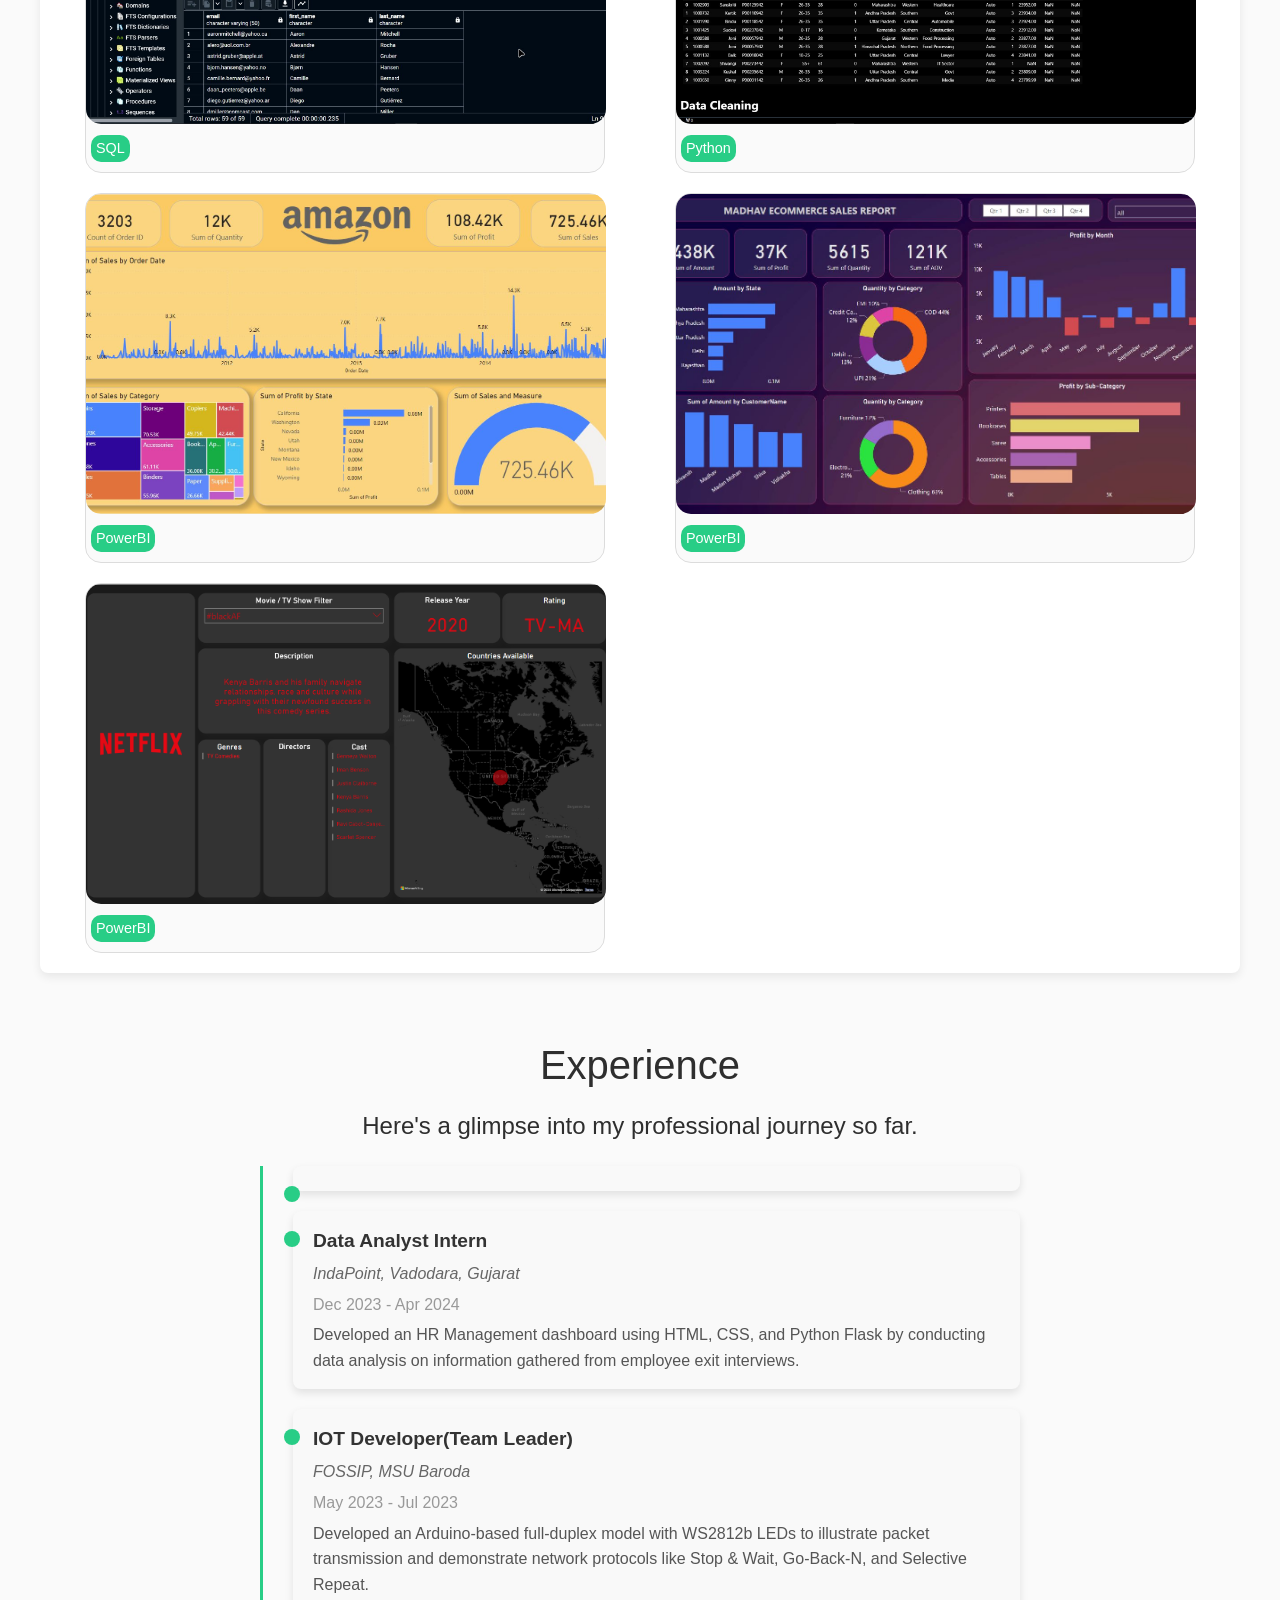
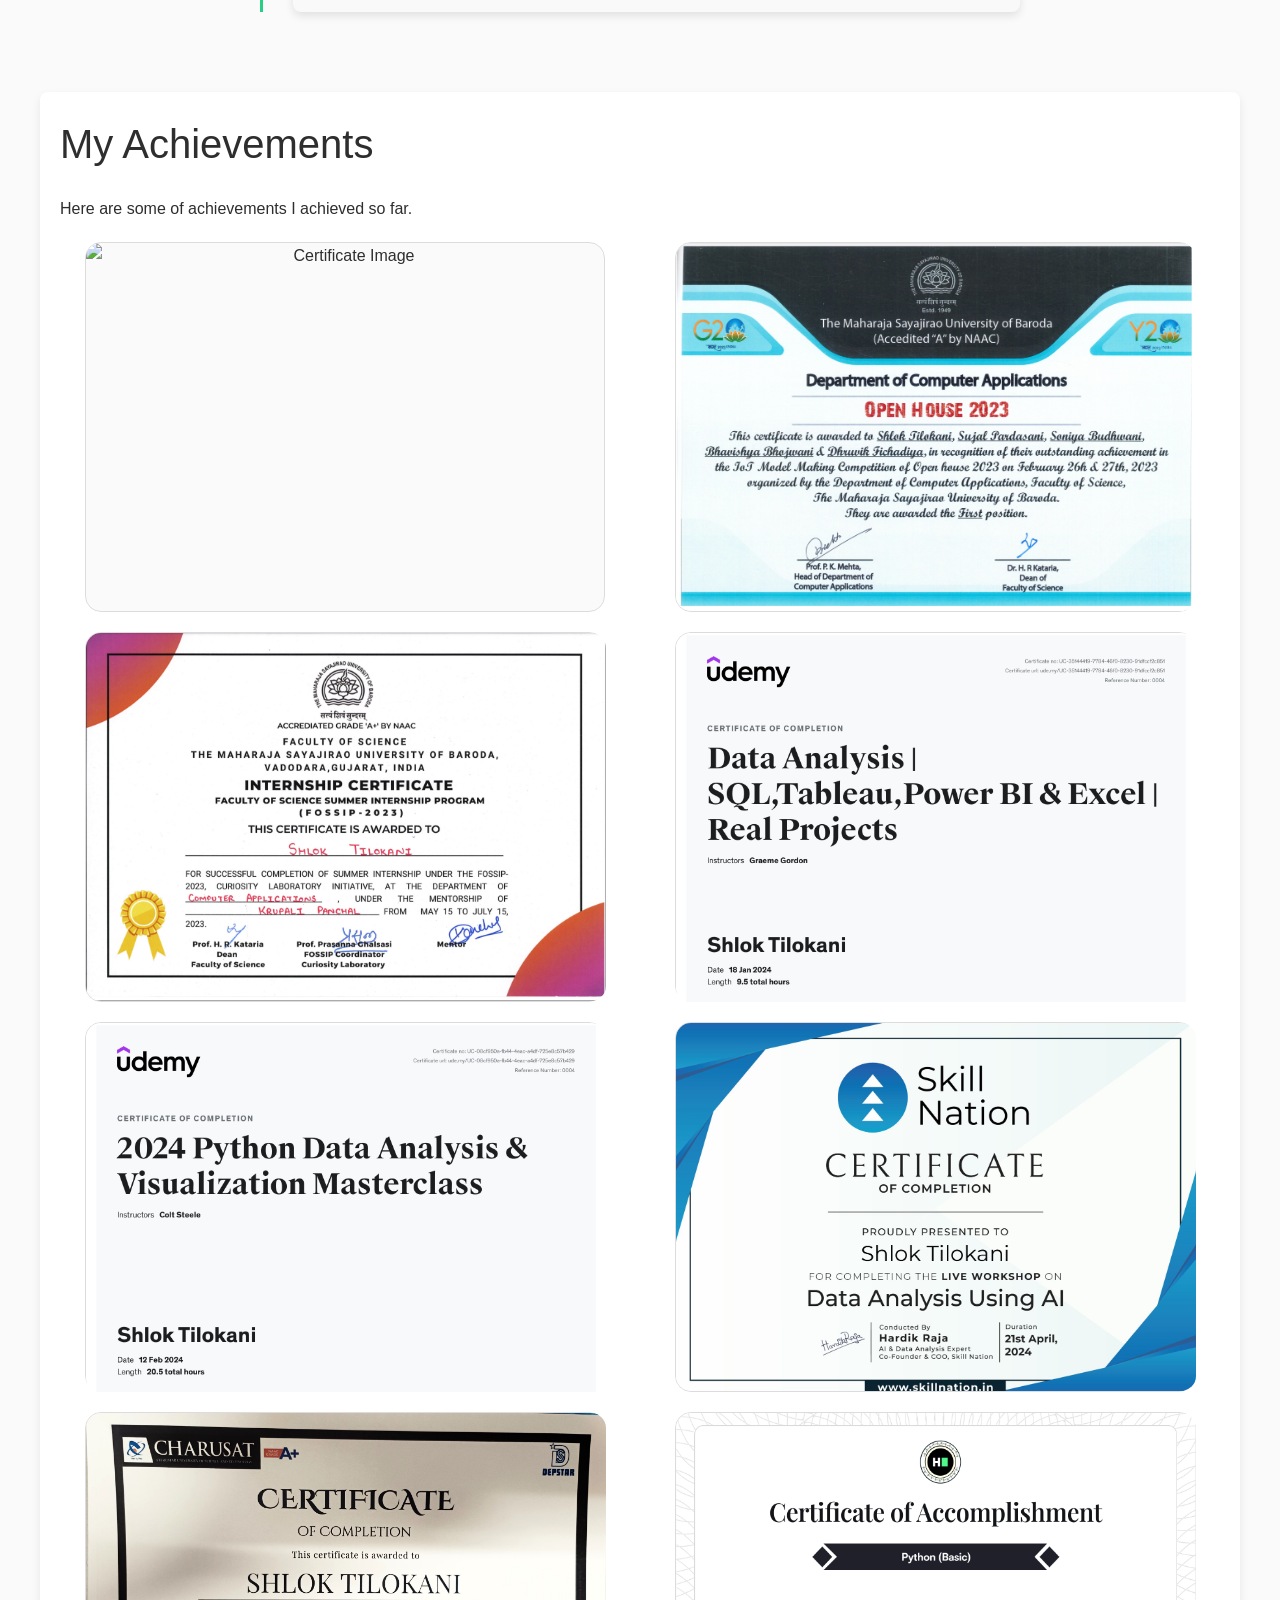
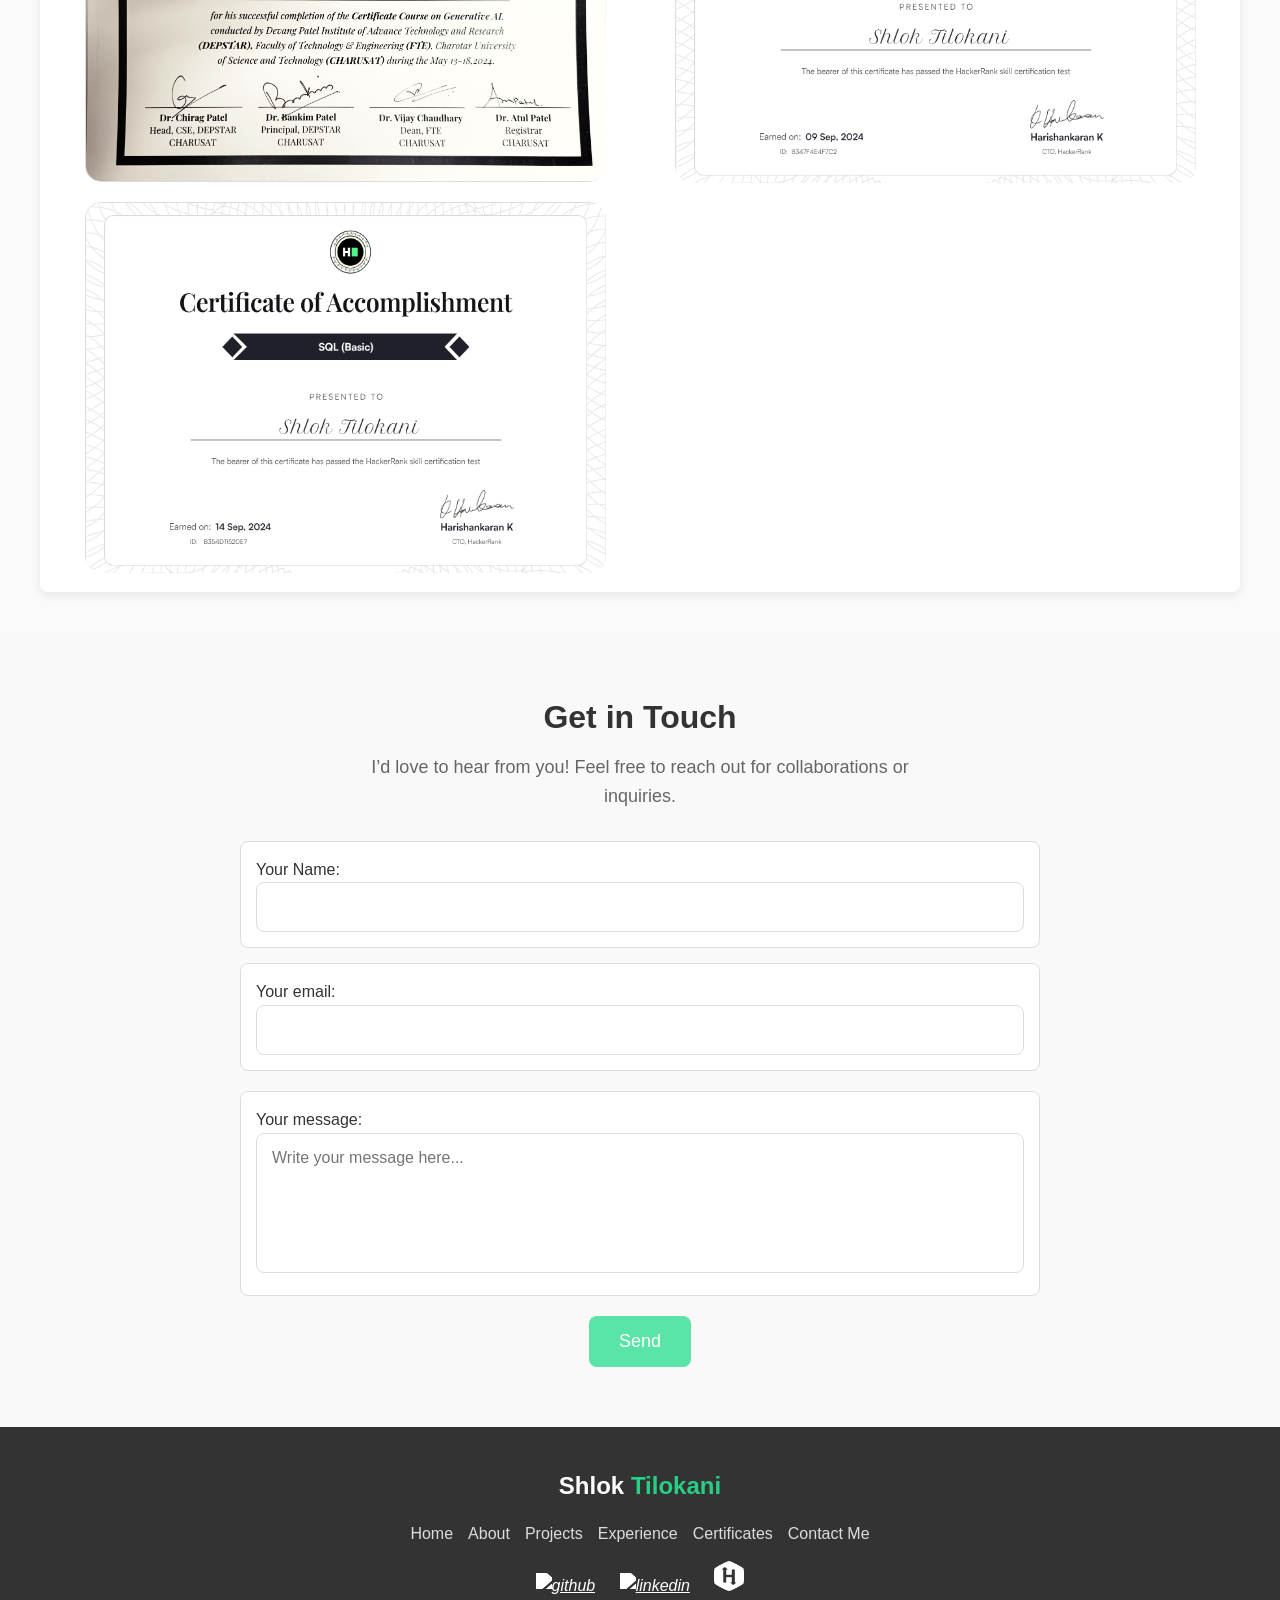
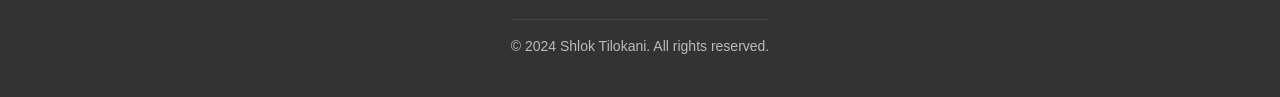
==== commit 68f1ba46: "Remove appmap.log file and update index.html title to 'Testing', while cleaning up unnecessary white" ====
--- a/index.html
+++ b/index.html
@@ -6,14 +6,9 @@
     <meta charset="UTF-8" />
     <meta name="viewport" content="width=device-width, initial-scale=1.0" />
     <!-- added Style shhet -->
-    <link
-      rel="stylesheet"
-      href="css/style.css" />
-    <link
-      rel="icon"
-      type="image/x-icon"
-      href="img/favicon.png" />
-    <title>Shlok Tilokani Portfolio</title>
+    <link rel="stylesheet" href="css/style.css" />
+    <link rel="icon" type="image/x-icon" href="img/favicon.png" />
+    <title>Testing</title>
   </head>
 
   <body>
@@ -64,11 +59,7 @@
           </div>
         </div>
         <div class="HeroImage">
-          <img
-            src="img/hero.png"
-            alt="HeroImage"
-            height="500"
-            width="500" />
+          <img src="img/hero.png" alt="HeroImage" height="500" width="500" />
         </div>
       </div>
     </div>
@@ -114,22 +105,15 @@
       <!-- Filter Section -->
       <div class="FilterContainer">
         <button class="filter-btn" data-category="all">All</button>
-        
-        <button class="filter-btn" data-category="">
-          
-        </button>
-        
+
+        <button class="filter-btn" data-category=""></button>
       </div>
 
       <div class="ProjectGridContainer">
-        
         <div class="ProjectCard" data-category="">
           <div class="ProjectCardInner">
             <div class="ProjectCardFront">
-              <img
-                src=""
-                alt="Project Image"
-                class="projectImage" />
+              <img src="" alt="Project Image" class="projectImage" />
               <div class="category"></div>
             </div>
             <div class="ProjectCardBack">
@@ -143,7 +127,6 @@
             </div>
           </div>
         </div>
-        
       </div>
     </div>
 
@@ -156,7 +139,6 @@
         <p>Here's a glimpse into my professional journey so far.</p>
       </div>
       <div class="ExperienceTimeline">
-        
         <div class="ExperienceCard">
           <div class="ExperienceContent">
             <div class="ExperienceRole">
@@ -173,7 +155,6 @@
             </div>
           </div>
         </div>
-        
       </div>
     </div>
 
@@ -187,14 +168,10 @@
       </div>
 
       <div class="CertificateGridContainer">
-        
         <div class="CertificateCard" data-category="add about certificates">
           <div class="CertificateCardInner">
             <div class="CertificateCardFront">
-              <img
-                src=""
-                alt="Certificate Image"
-                class="CertificateImage" />
+              <img src="" alt="Certificate Image" class="CertificateImage" />
             </div>
             <div class="CertificateCardBack">
               <p class="title"></p>
@@ -203,7 +180,6 @@
             </div>
           </div>
         </div>
-        
       </div>
     </div>
 
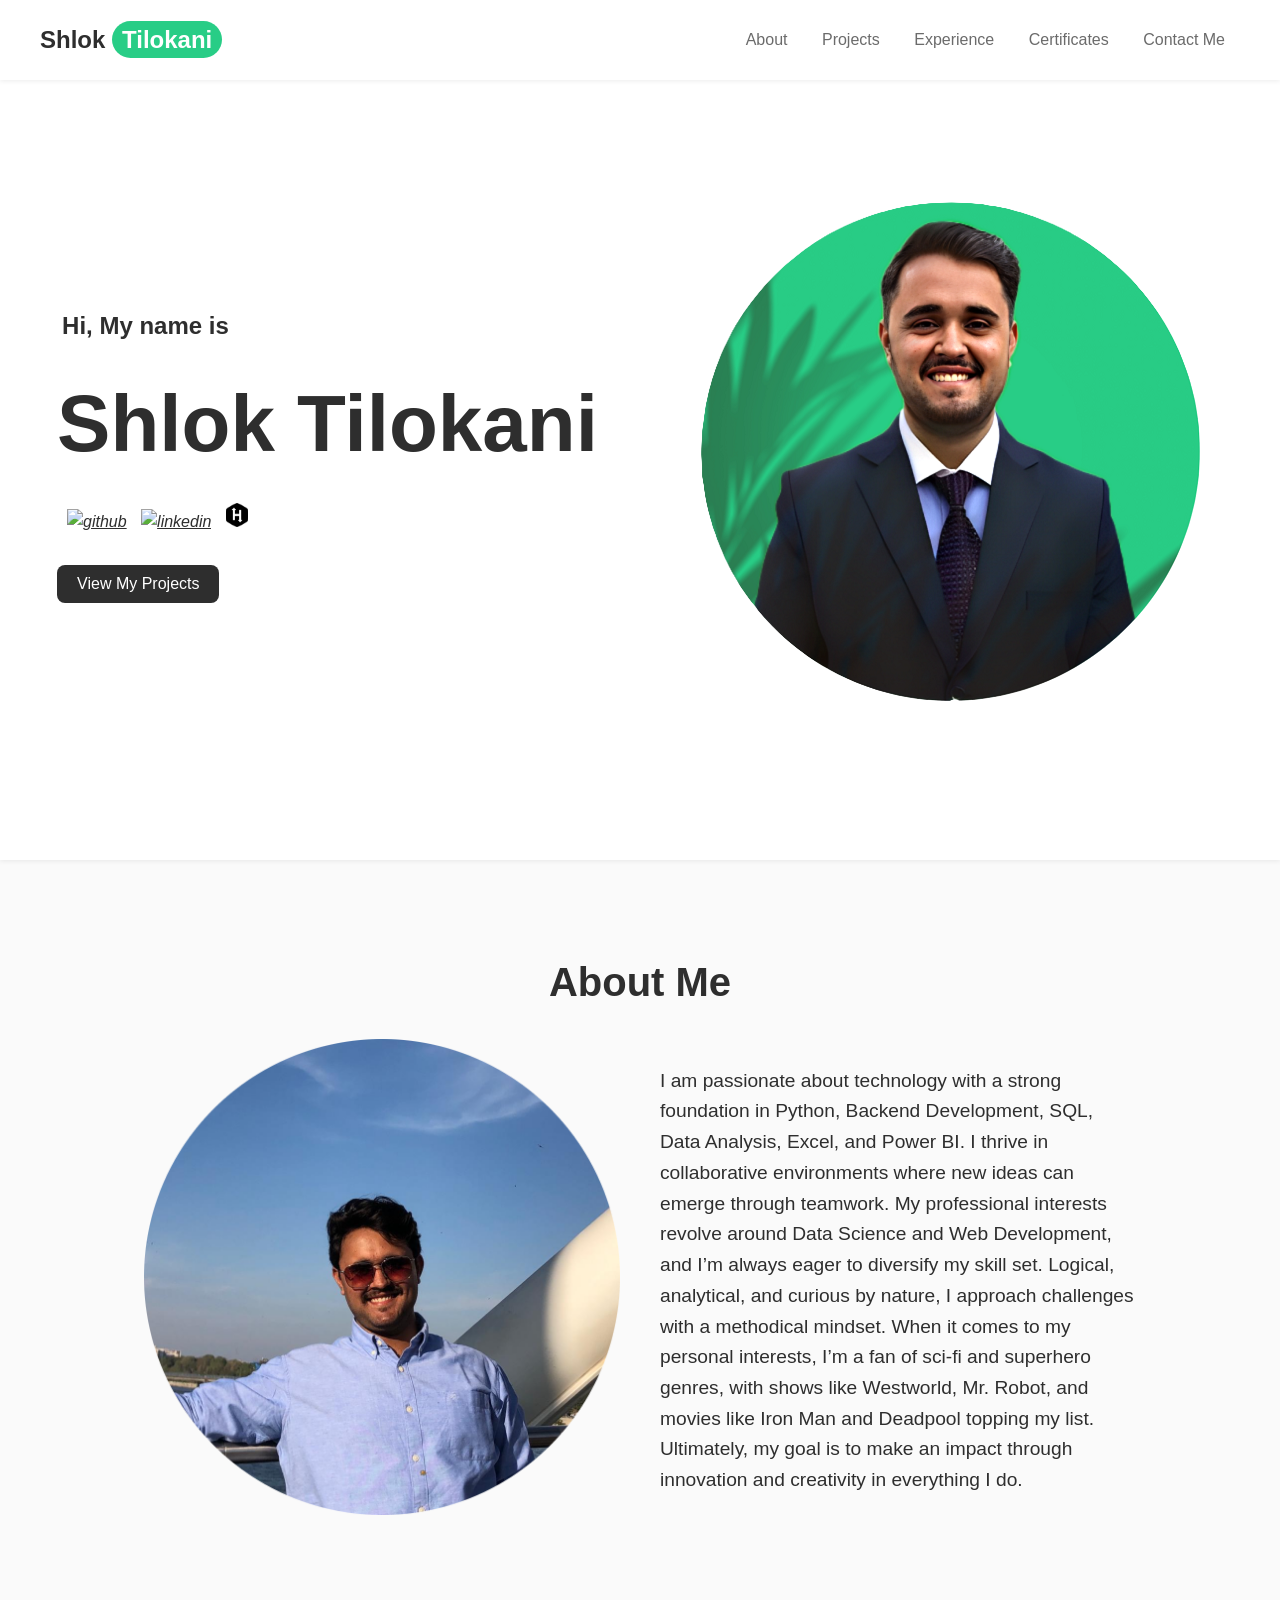
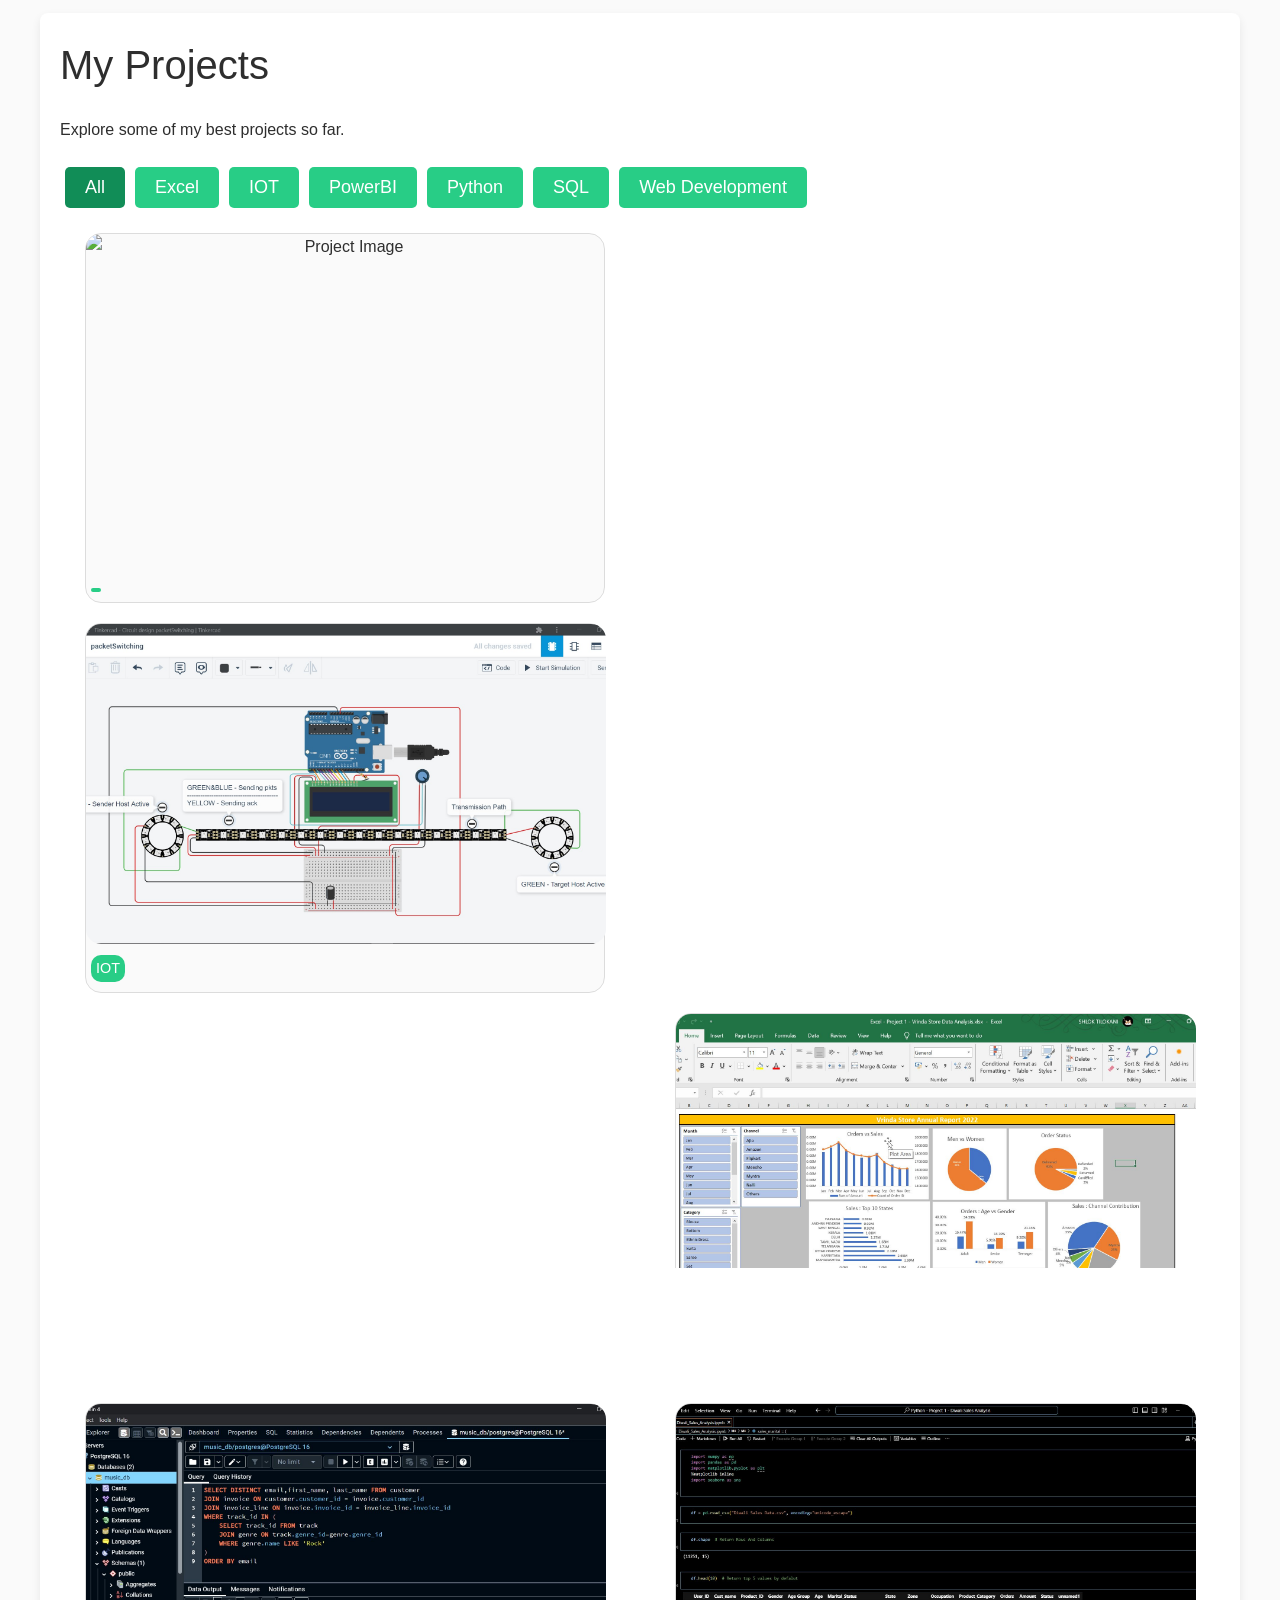
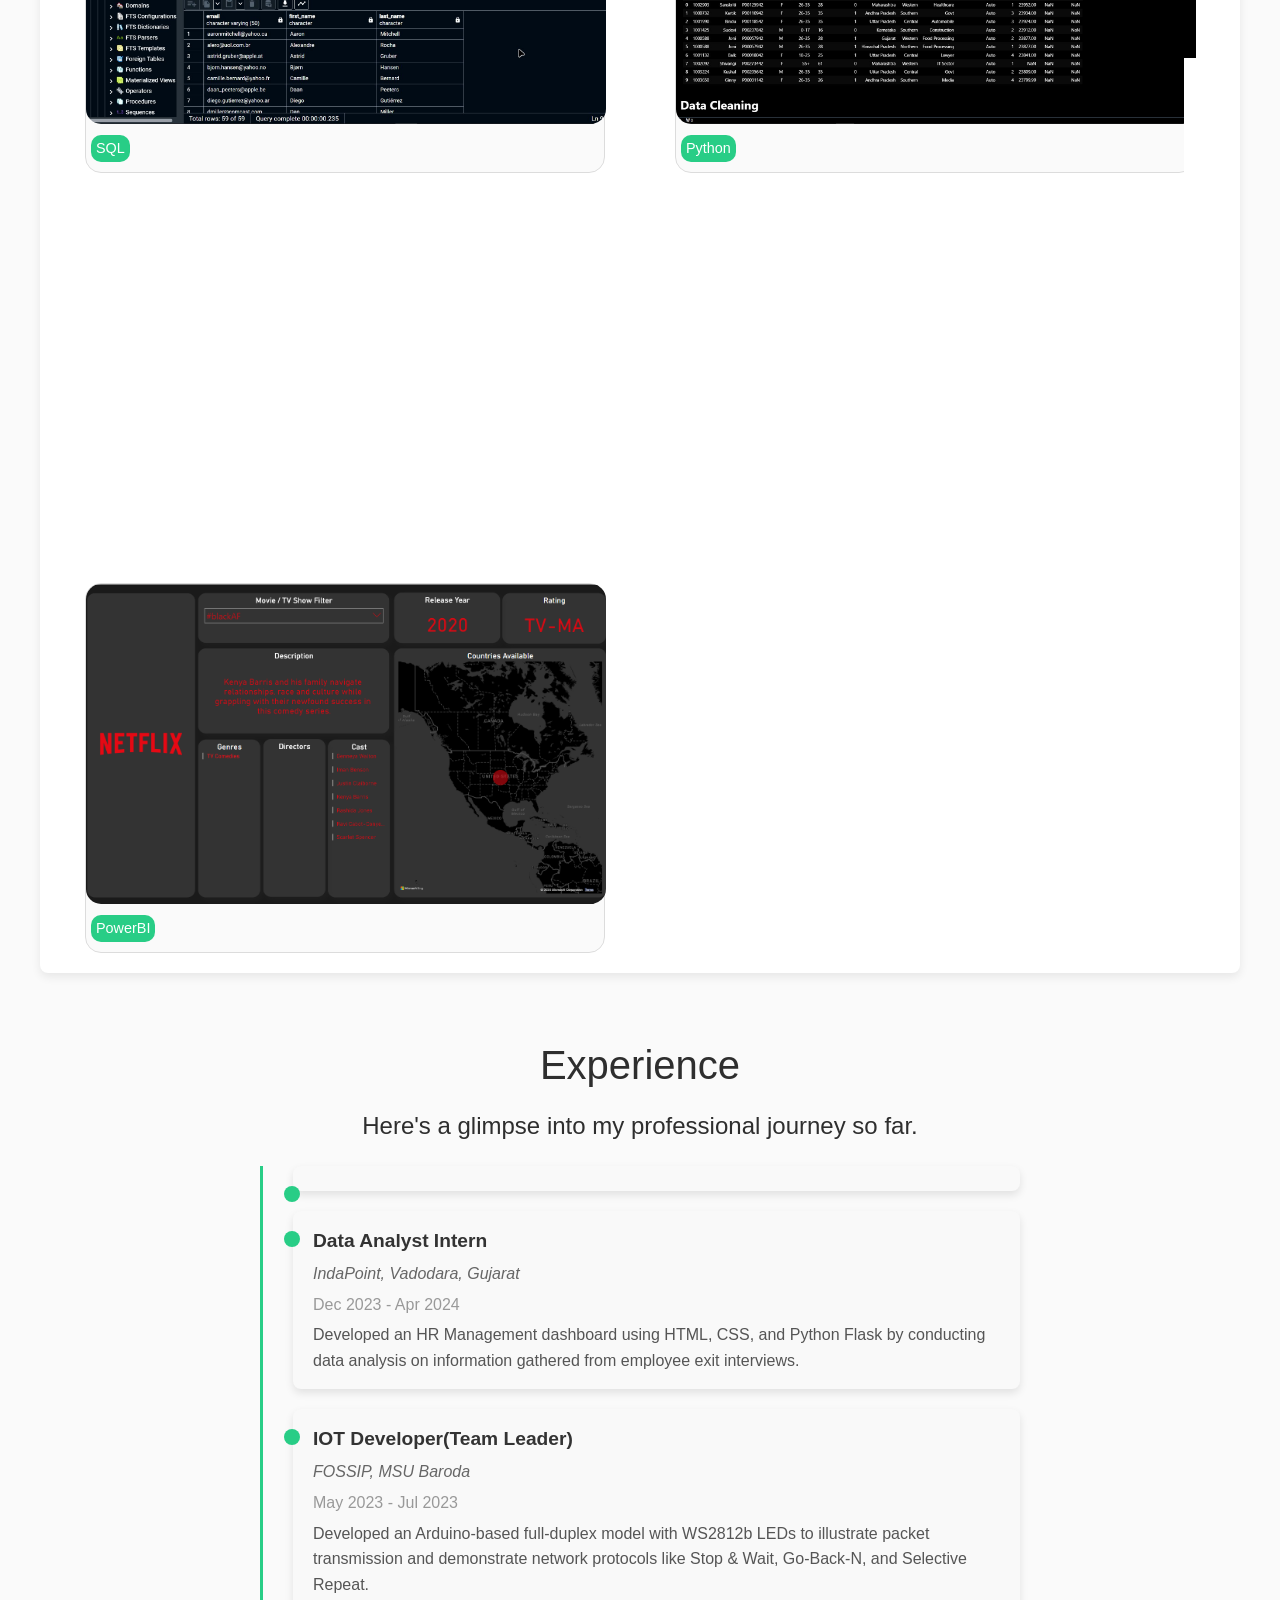
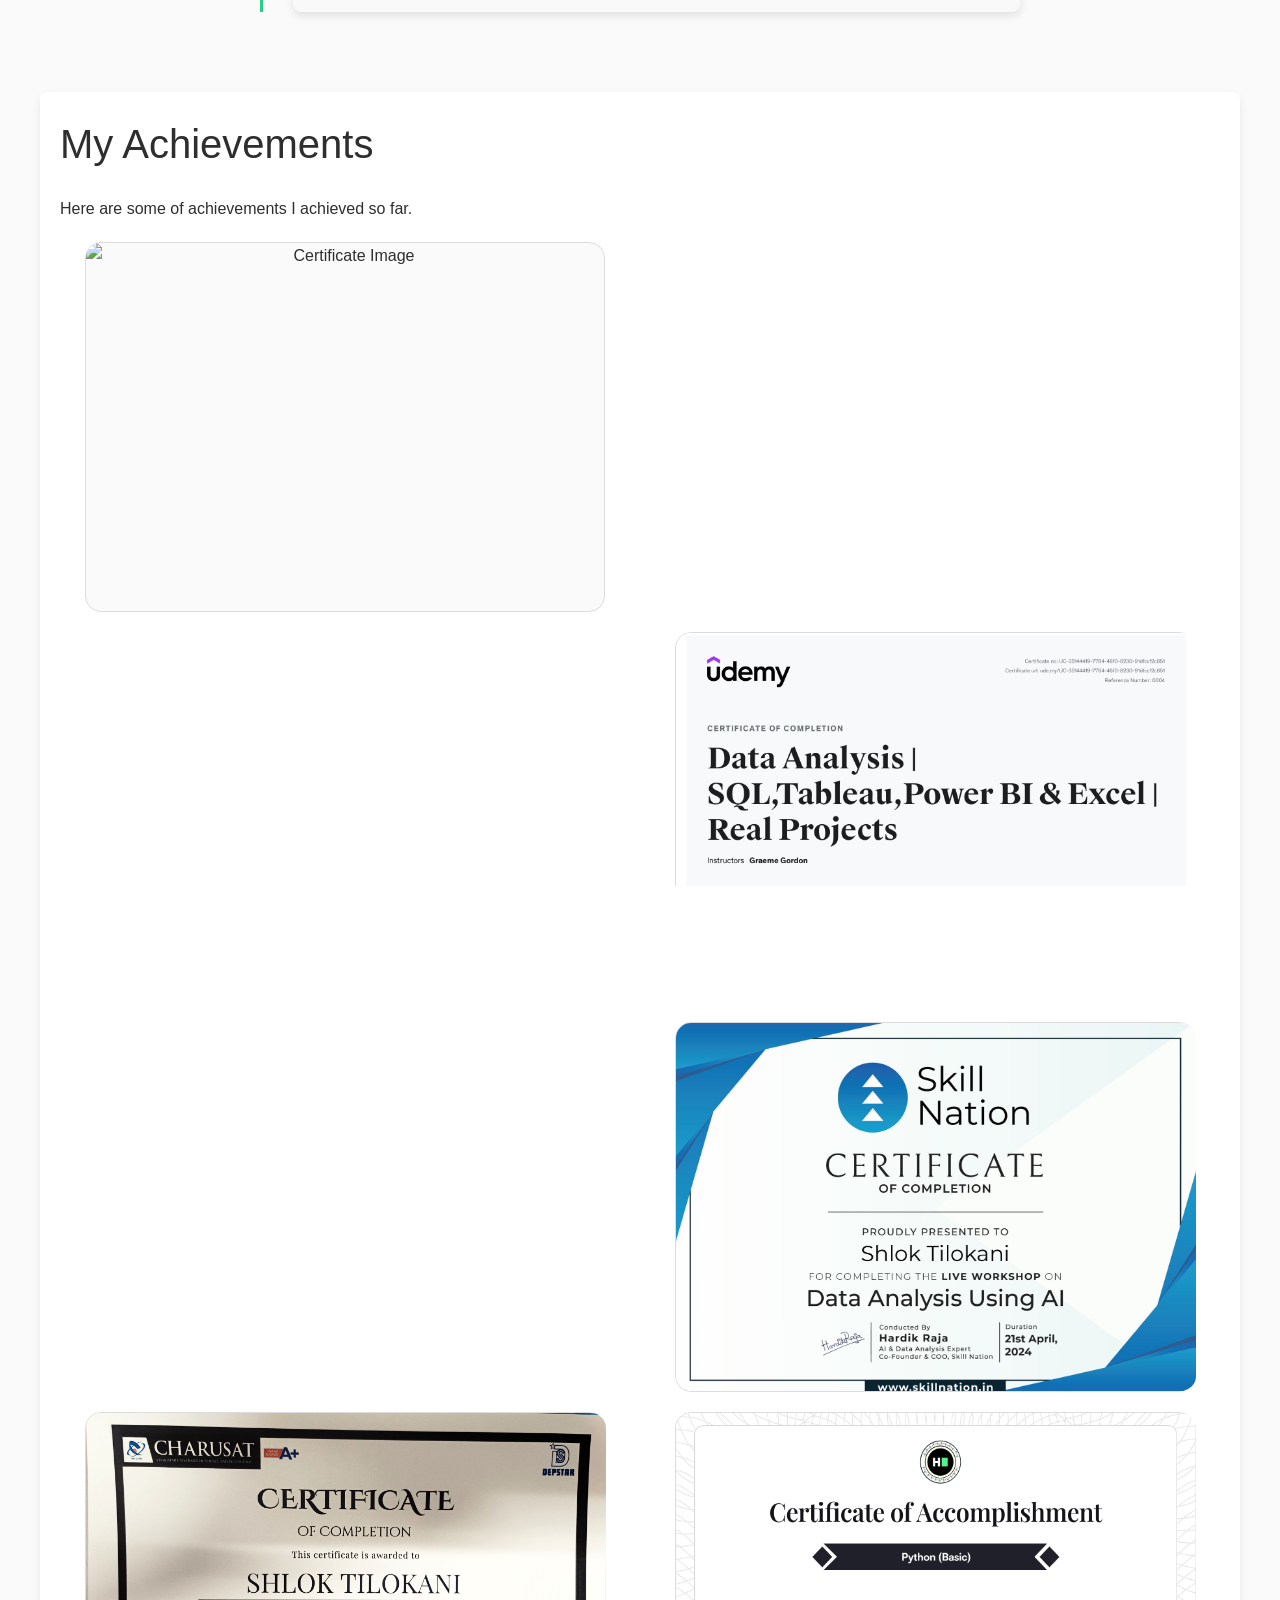
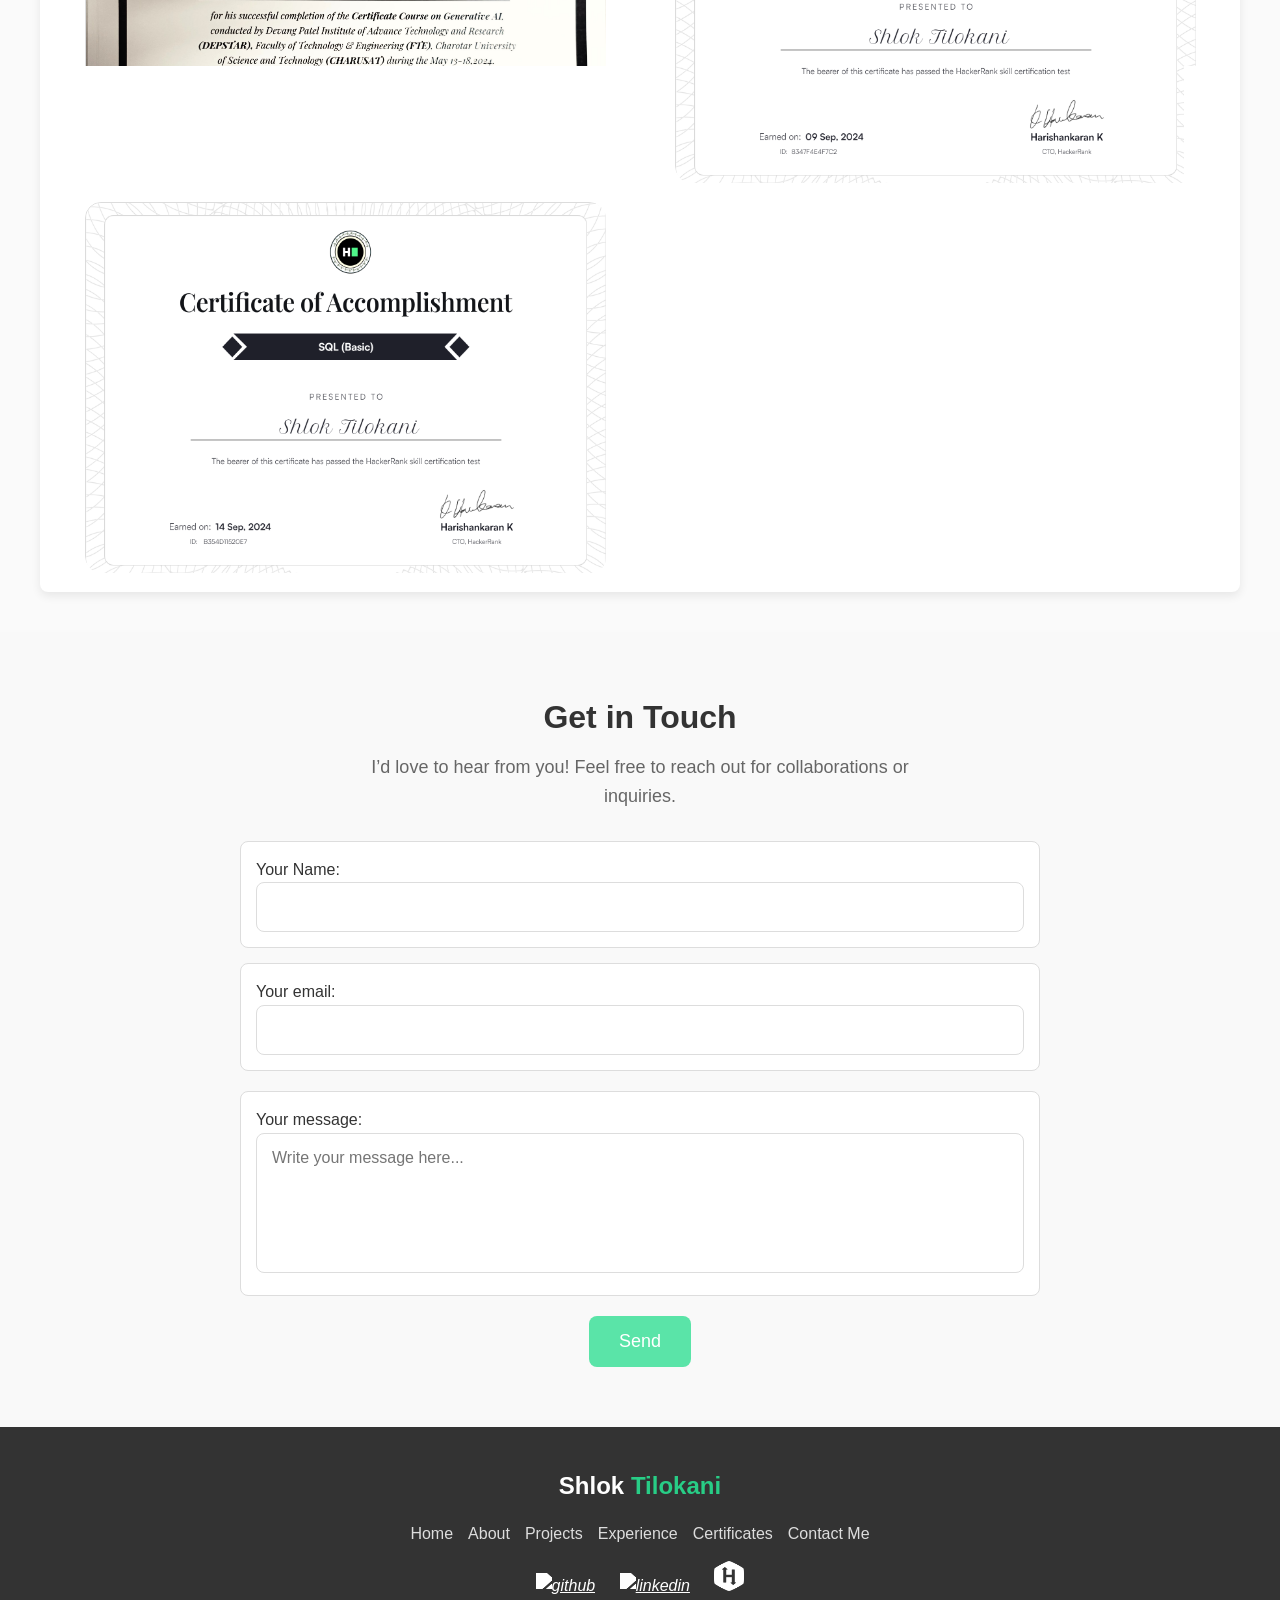
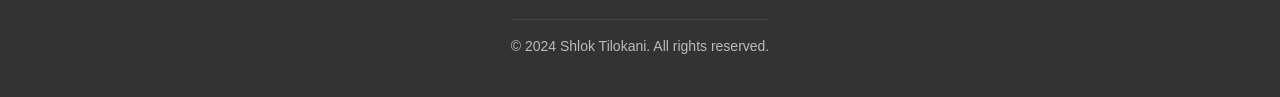
==== commit 39a47831: "Update index.html title to 'Shlok Tilokani Web Portfolio' and reorder image extensions in loadProjec" ====
--- a/index.html
+++ b/index.html
@@ -8,7 +8,7 @@
     <!-- added Style shhet -->
     <link rel="stylesheet" href="css/style.css" />
     <link rel="icon" type="image/x-icon" href="img/favicon.png" />
-    <title>Testing</title>
+    <title>Shlok Tilokani Web Portfolio</title>
   </head>
 
   <body>
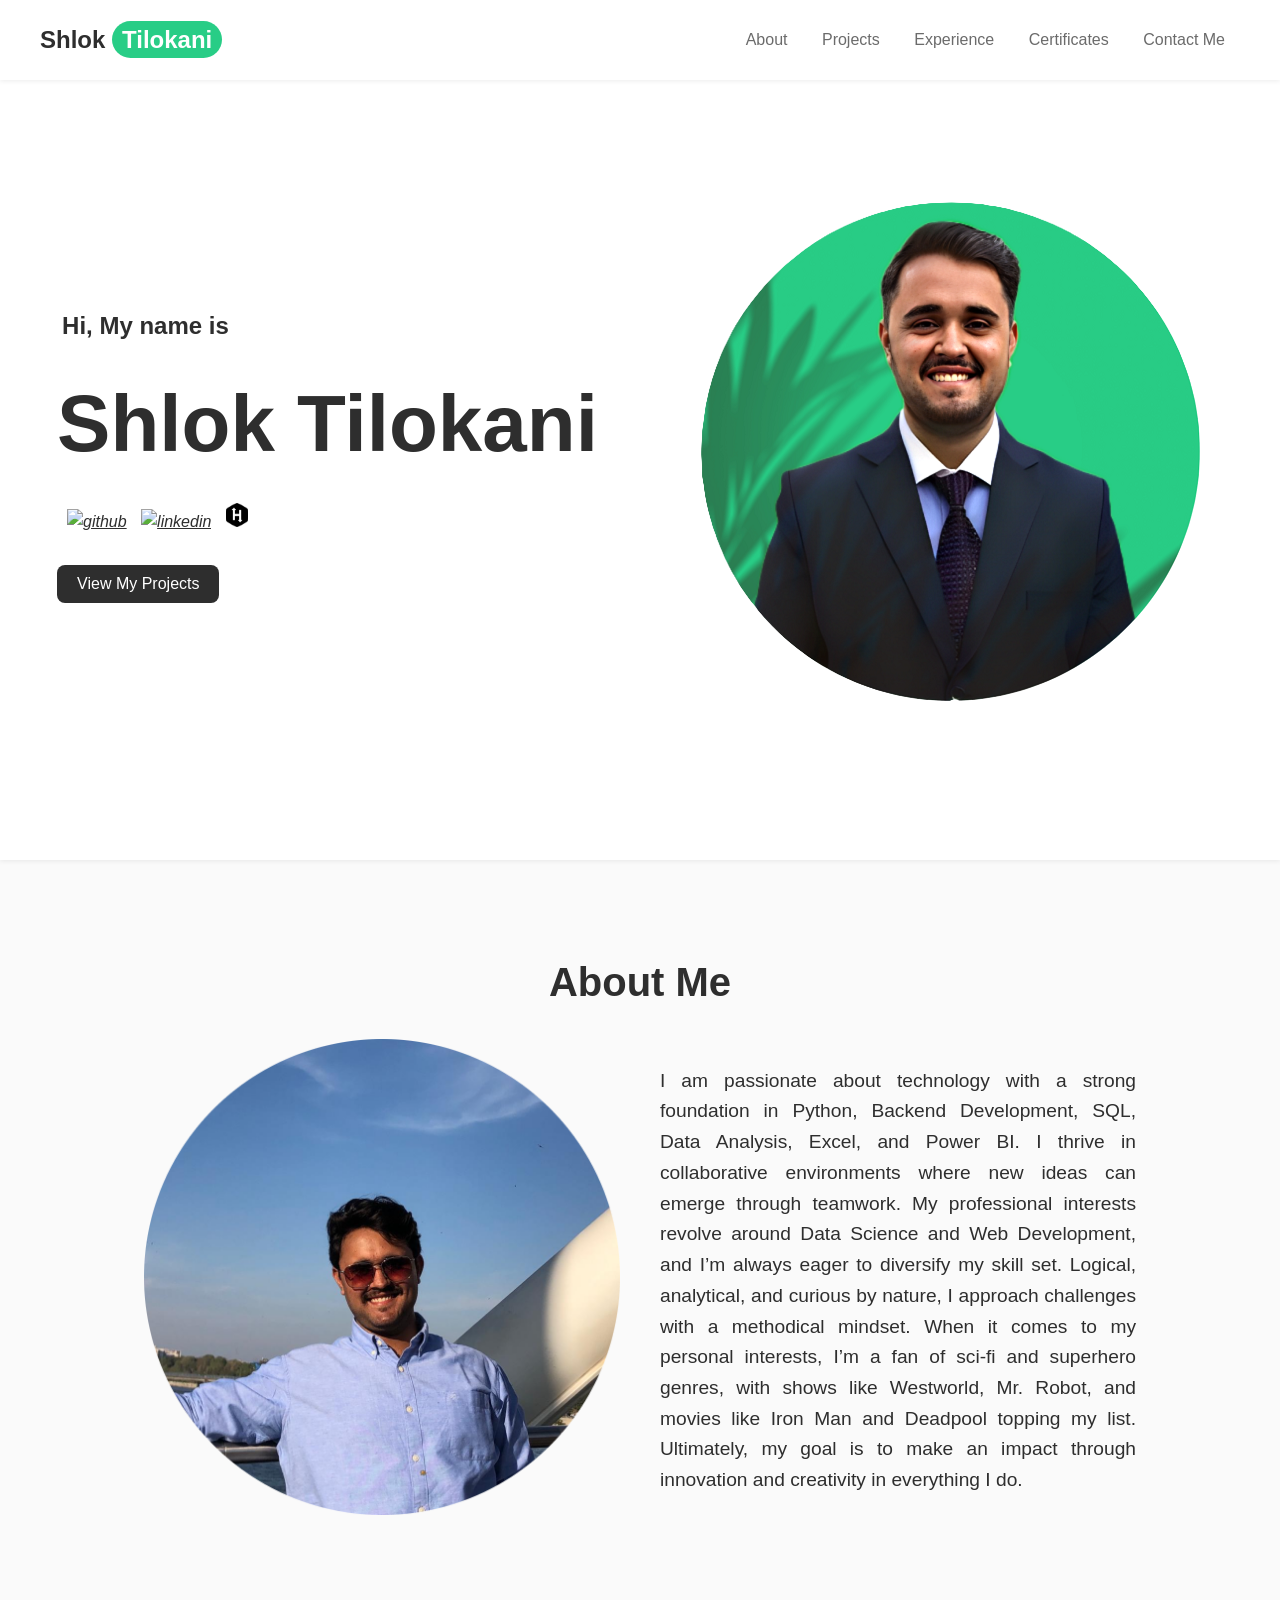
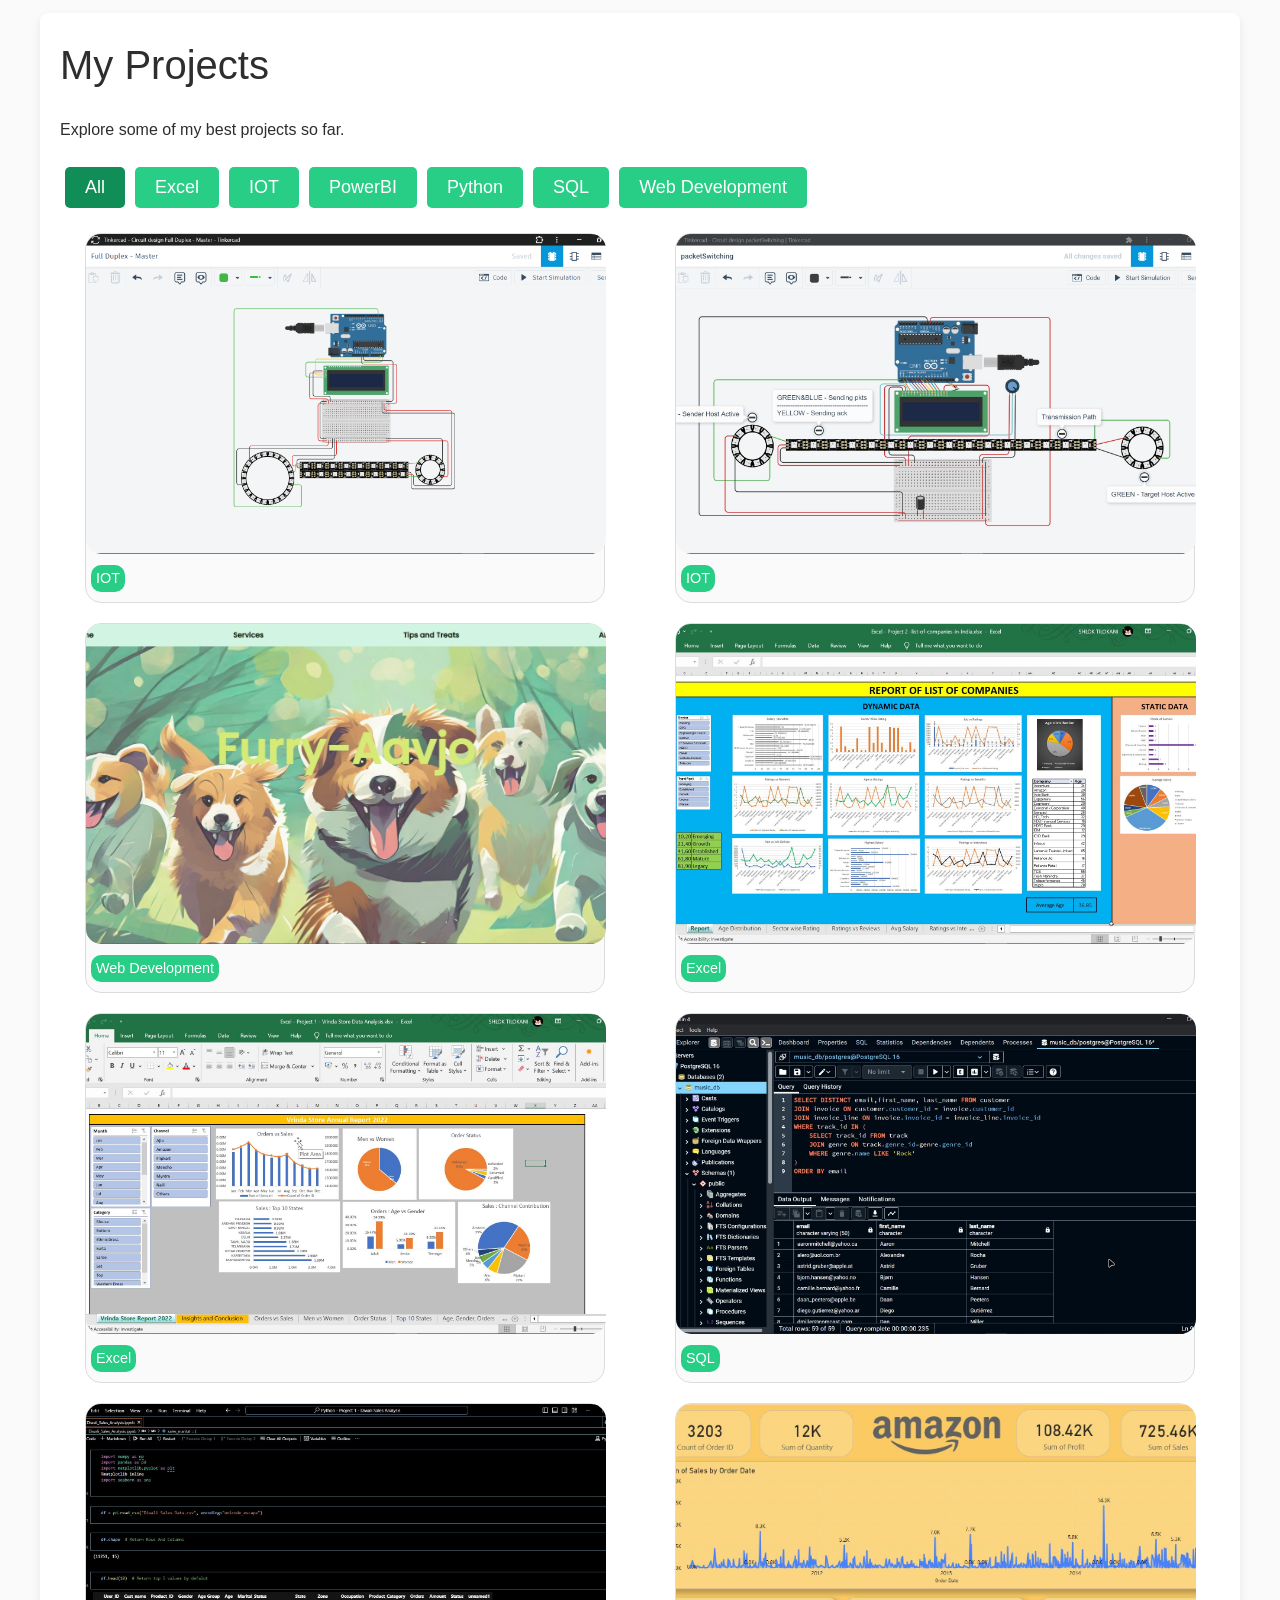
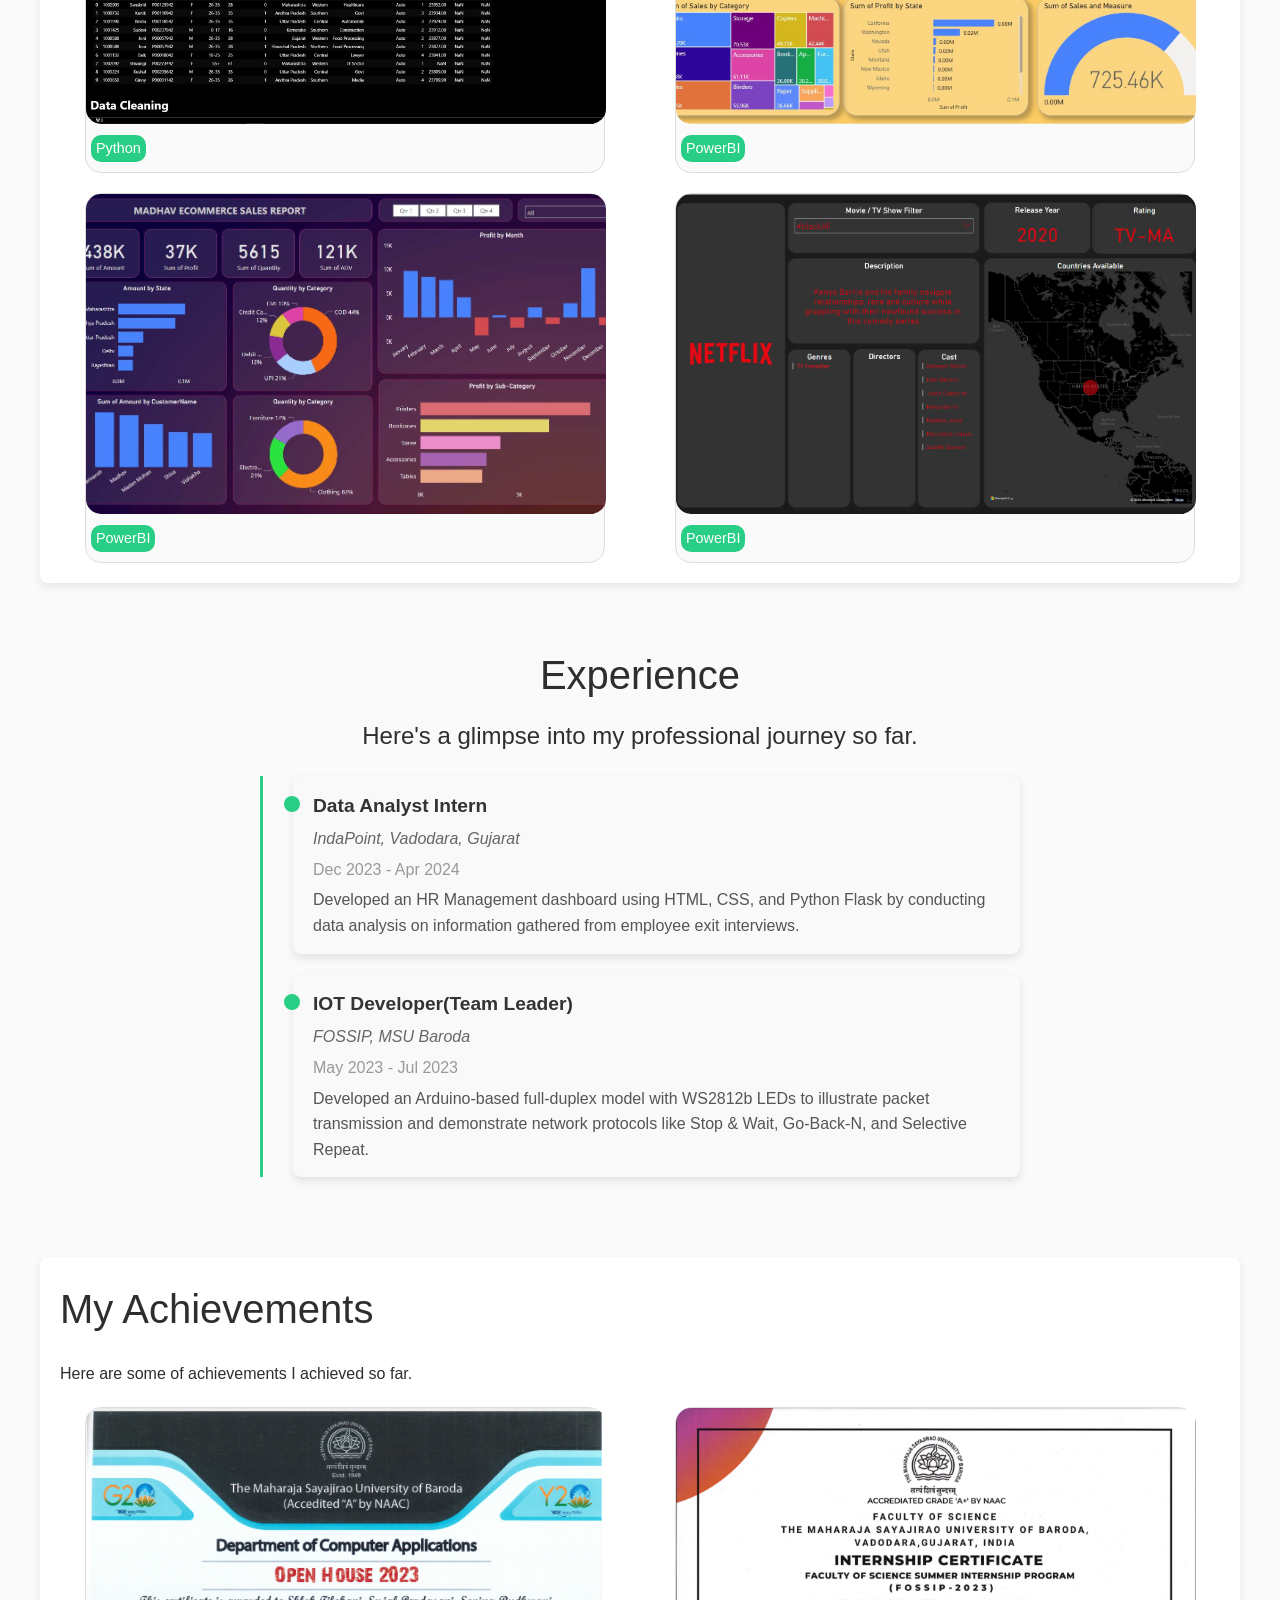
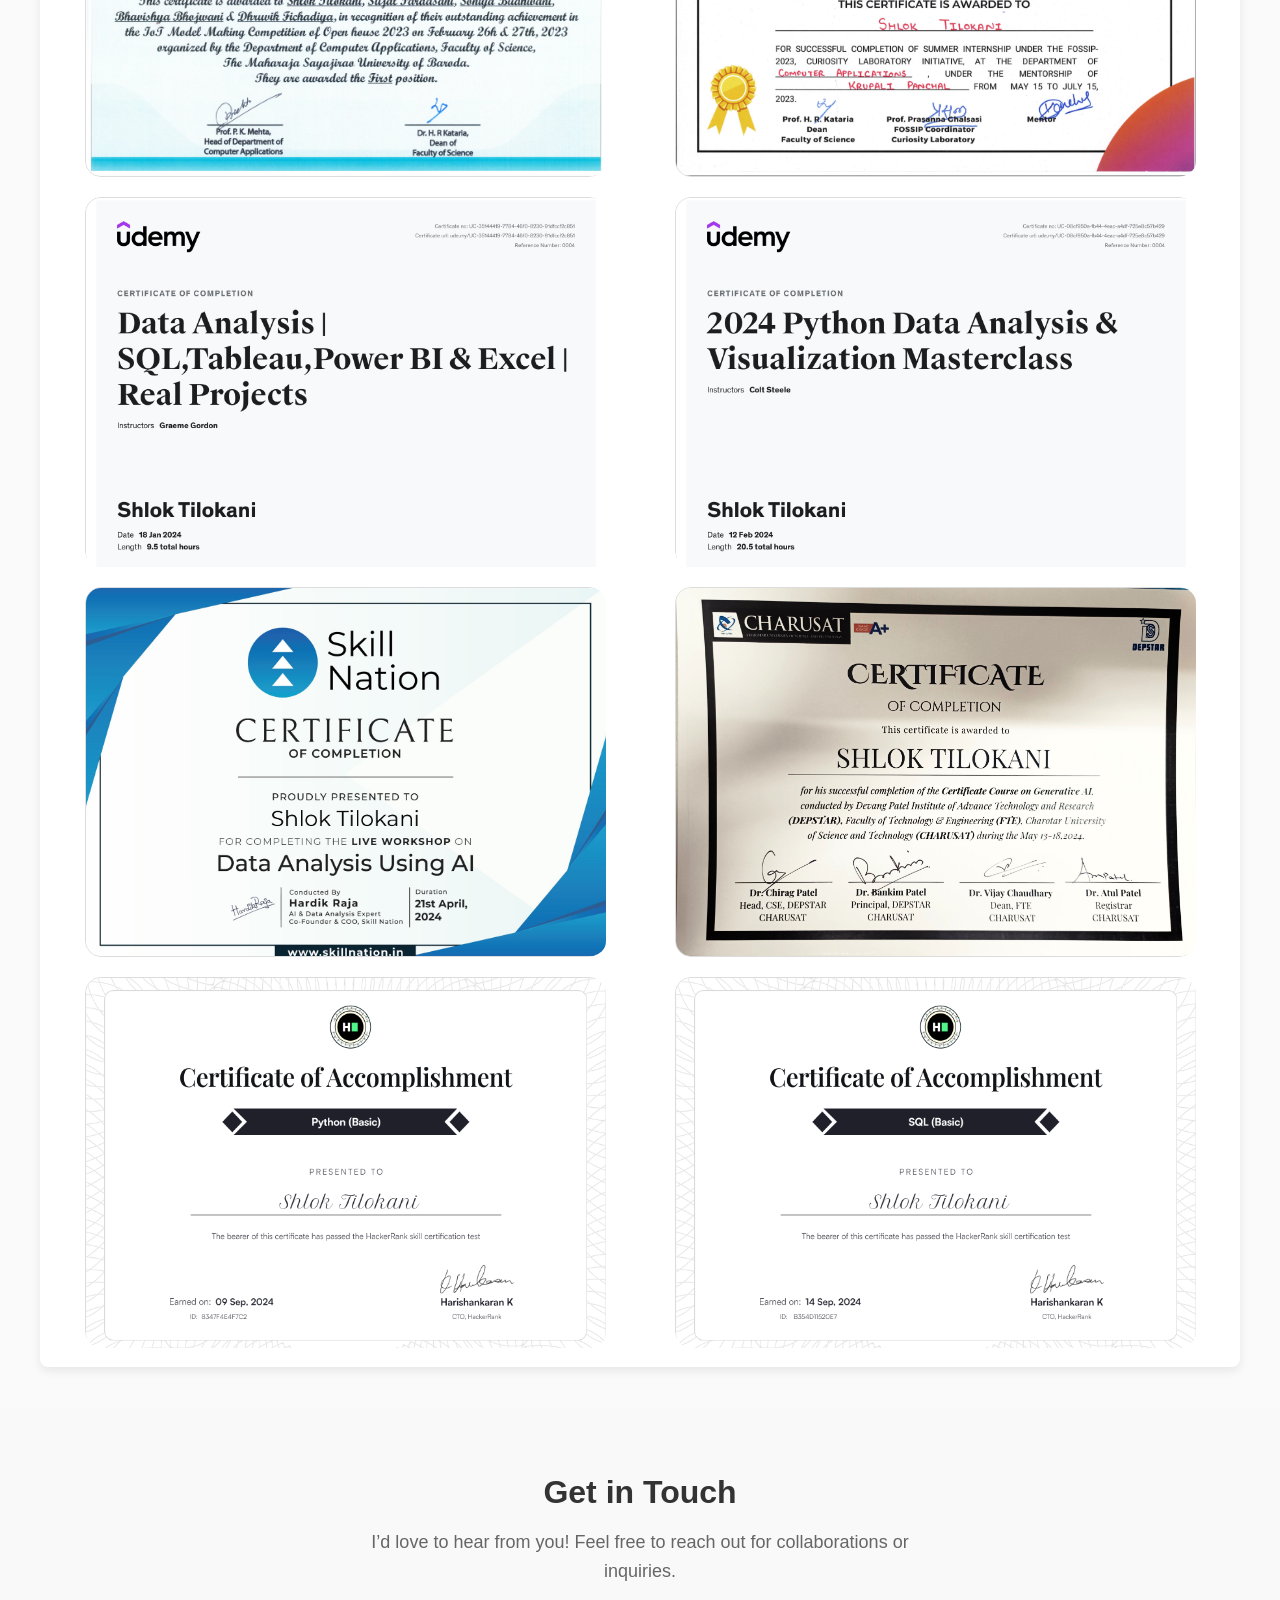
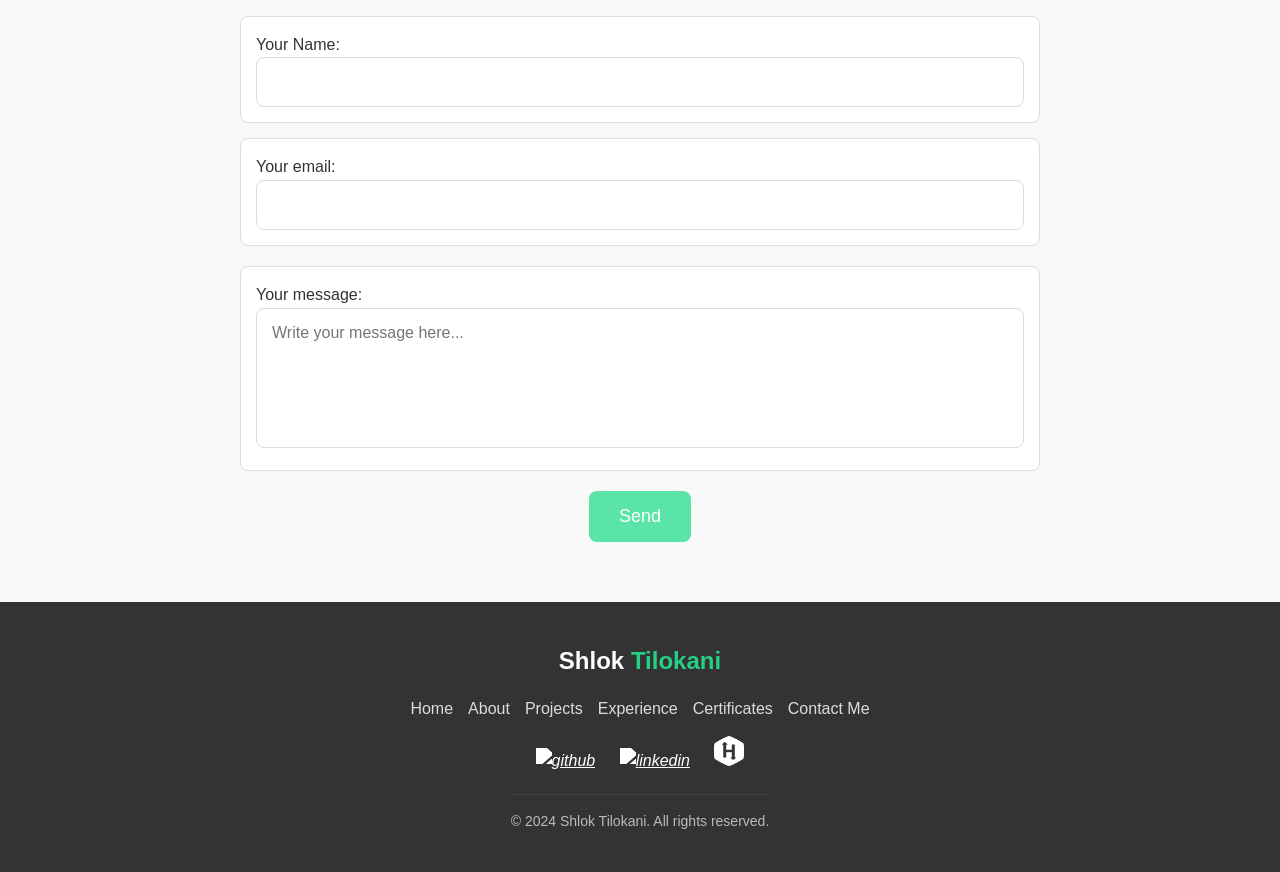
==== commit 683e5aec: "Update appmap.log with new configuration details and modify index.html to remove unused project and " ====
--- a/index.html
+++ b/index.html
@@ -75,7 +75,7 @@
         </div>
         <div class="AboutMeContentContainer">
           <div class="AboutSubText">
-            <p>
+            <p align="justify">
               I am passionate about technology with a strong foundation in
               Python, Backend Development, SQL, Data Analysis, Excel, and Power
               BI. I thrive in collaborative environments where new ideas can
@@ -109,25 +109,7 @@
         <button class="filter-btn" data-category=""></button>
       </div>
 
-      <div class="ProjectGridContainer">
-        <div class="ProjectCard" data-category="">
-          <div class="ProjectCardInner">
-            <div class="ProjectCardFront">
-              <img src="" alt="Project Image" class="projectImage" />
-              <div class="category"></div>
-            </div>
-            <div class="ProjectCardBack">
-              <p class="title"></p>
-              <!-- Use class instead of id -->
-              <p class="description"></p>
-              <hr />
-              <a href="" class="github-link">
-                <img src="../img/github.png" alt="GitHub" />
-              </a>
-            </div>
-          </div>
-        </div>
-      </div>
+      <div class="ProjectGridContainer"></div>
     </div>
 
     <!-- Experience Section -->
@@ -139,22 +121,7 @@
         <p>Here's a glimpse into my professional journey so far.</p>
       </div>
       <div class="ExperienceTimeline">
-        <div class="ExperienceCard">
-          <div class="ExperienceContent">
-            <div class="ExperienceRole">
-              <p></p>
-            </div>
-            <div class="ExperienceCompany">
-              <p></p>
-            </div>
-            <div class="ExperienceDuration">
-              <p></p>
-            </div>
-            <div class="ExperienceDescription">
-              <p></p>
-            </div>
-          </div>
-        </div>
+        <!-- Cards will be injected here by JS -->
       </div>
     </div>
 
@@ -168,18 +135,7 @@
       </div>
 
       <div class="CertificateGridContainer">
-        <div class="CertificateCard" data-category="add about certificates">
-          <div class="CertificateCardInner">
-            <div class="CertificateCardFront">
-              <img src="" alt="Certificate Image" class="CertificateImage" />
-            </div>
-            <div class="CertificateCardBack">
-              <p class="title"></p>
-              <p class="description"></p>
-              <hr />
-            </div>
-          </div>
-        </div>
+        <!-- Cards will be dynamically inserted by JS -->
       </div>
     </div>
 
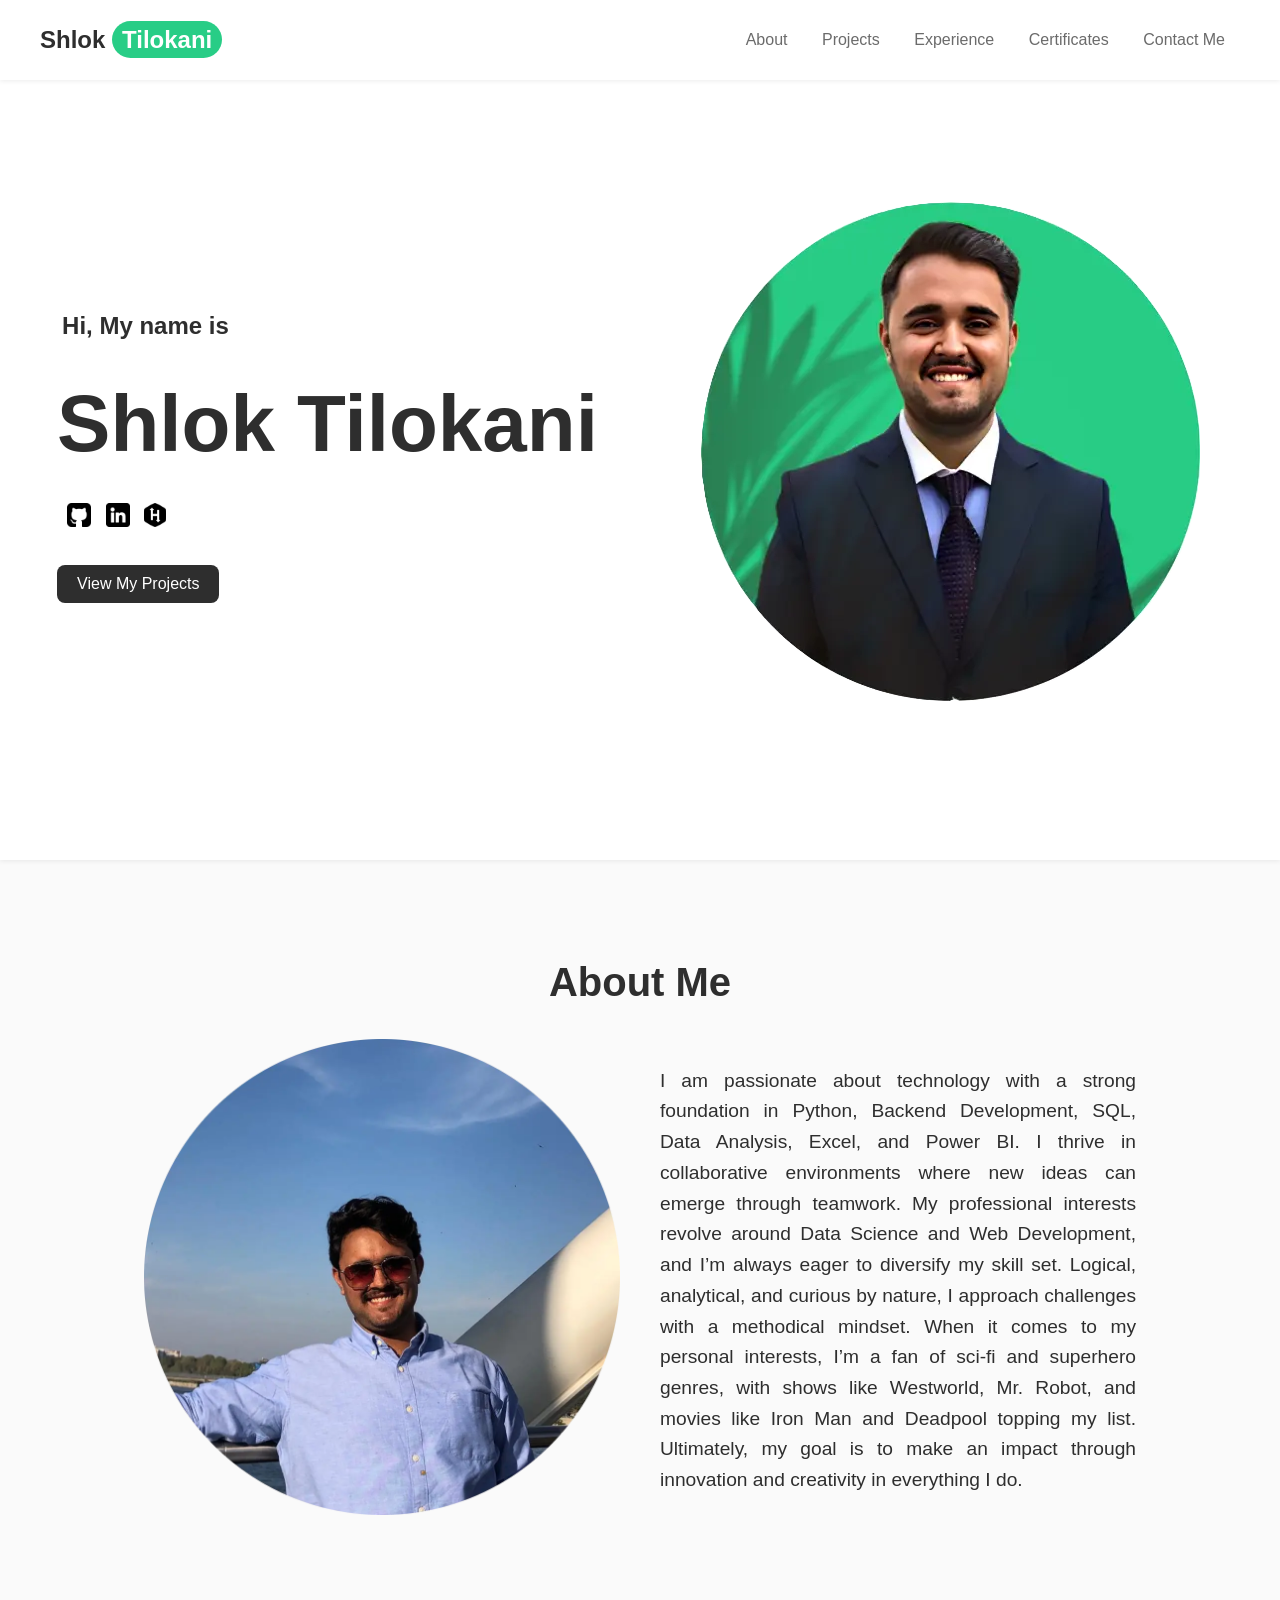
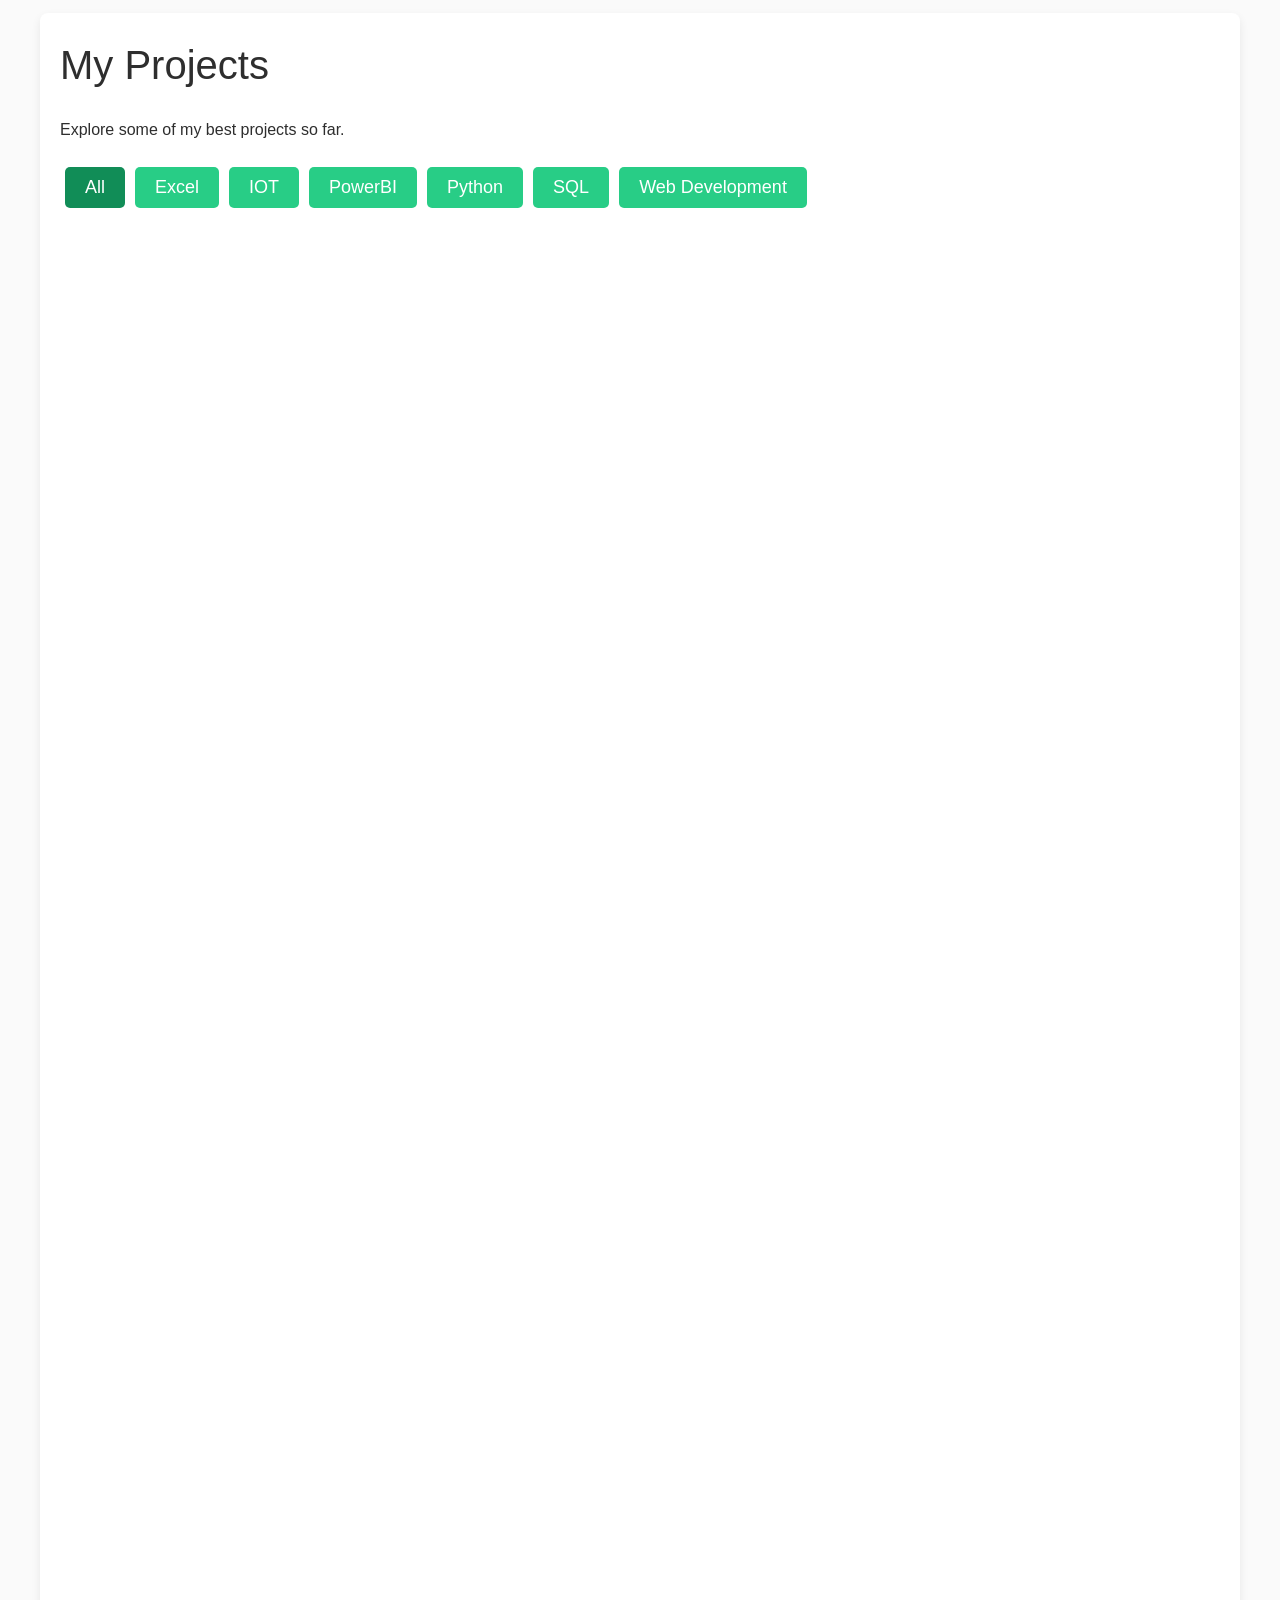
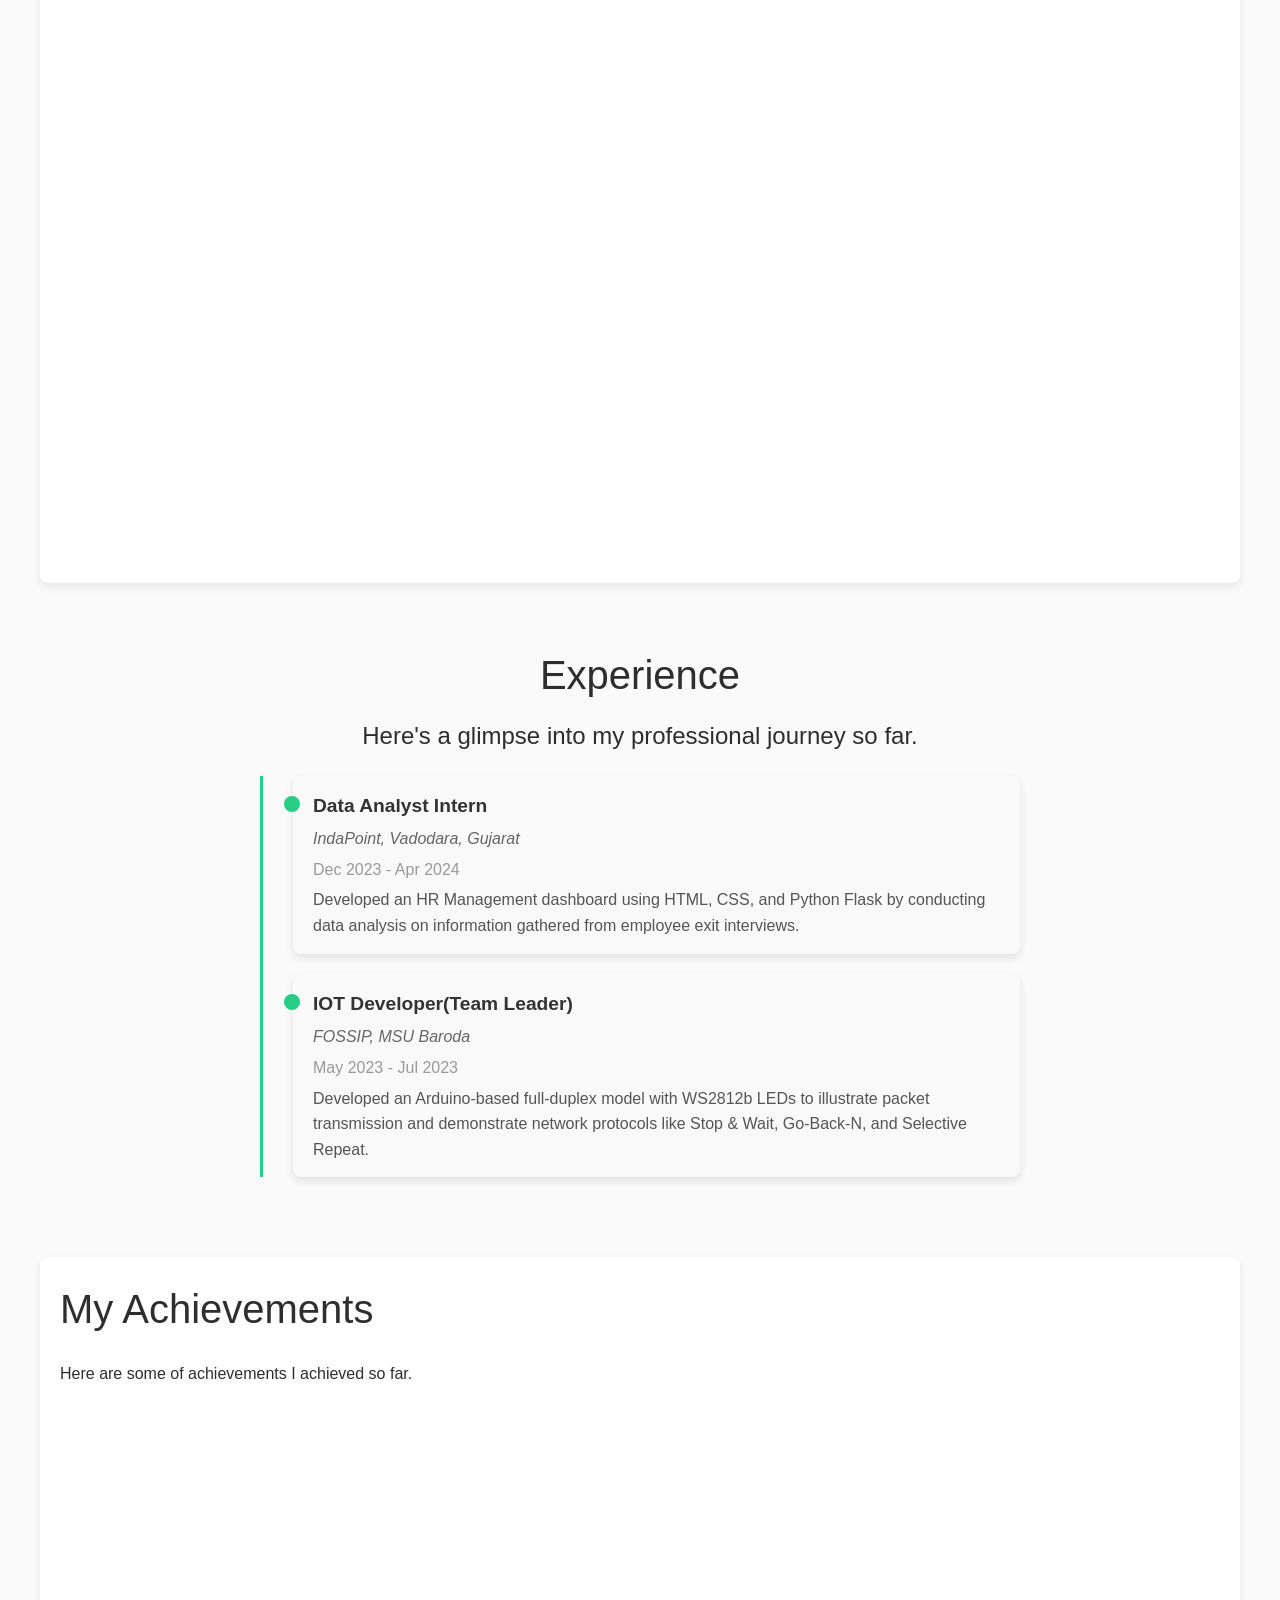
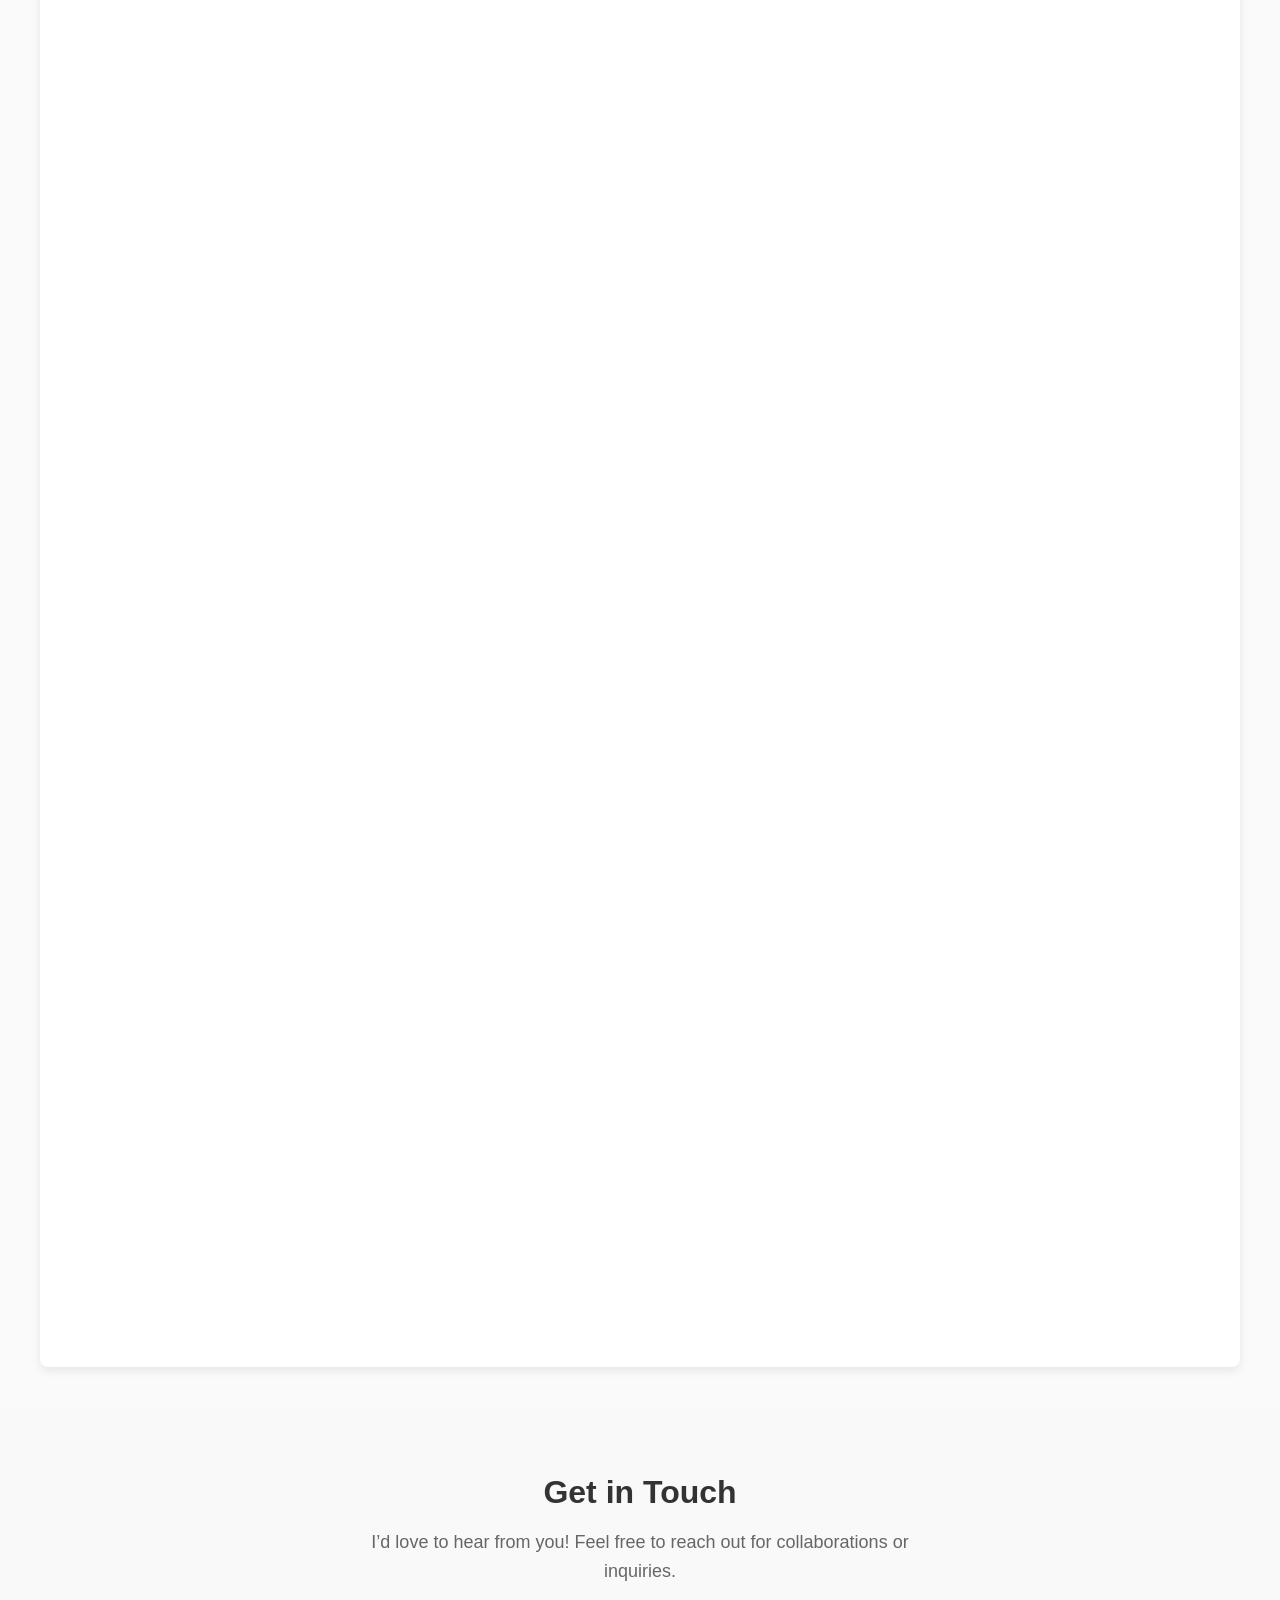
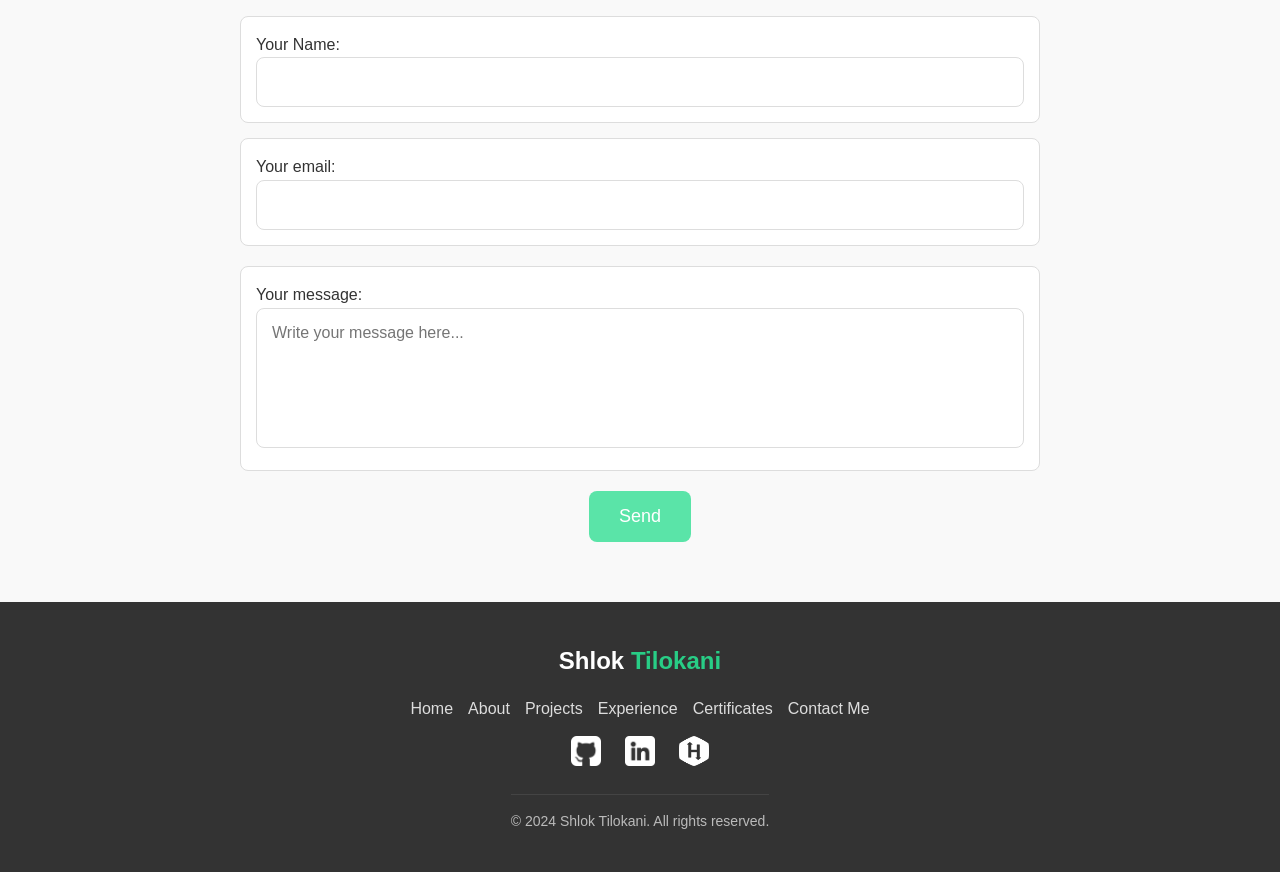
==== commit 21fa4991: "Remove appmap.log and multiple unused image files, update index.html to replace PNG images with WEBP" ====
--- a/index.html
+++ b/index.html
@@ -7,7 +7,7 @@
     <meta name="viewport" content="width=device-width, initial-scale=1.0" />
     <!-- added Style shhet -->
     <link rel="stylesheet" href="css/style.css" />
-    <link rel="icon" type="image/x-icon" href="img/favicon.png" />
+    <link rel="icon" type="image/x-icon" href="img/favicon.webp" />
     <title>Shlok Tilokani Web Portfolio</title>
   </head>
 
@@ -21,7 +21,7 @@
           >
         </div>
         <div class="HamburgerIcon" id="HamburgerIcon" onclick="toggleMenu()">
-          <img src="../img/hamburger.png" />
+          <img src="../img/hamburger.webp" />
         </div>
         <div class="LinkContainer" id="LinkContainer">
           <a href="#AboutMeContainer">About</a>
@@ -45,13 +45,13 @@
           </div>
           <div class="SocialContainer">
             <a href="https://github.com/shloktilokani"
-              ><i><img src="../img/github.png" alt="github" /></i
+              ><i><img src="../img/github.webp" alt="github" /></i
             ></a>
             <a href="https://www.linkedin.com/in/shlok-tilokani-82819225a/"
-              ><i><img src="../img/linkedin.png" alt="linkedin" /></i
+              ><i><img src="../img/linkedin.webp" alt="linkedin" /></i
             ></a>
             <a href="https://www.hackerrank.com/profile/tilokanishlok"
-              ><i><img src="../img/hackerrank.png" alt="hackerrank" /></i
+              ><i><img src="../img/hackerrank.webp" alt="hackerrank" /></i
             ></a>
           </div>
           <div class="HeroButton">
@@ -59,7 +59,7 @@
           </div>
         </div>
         <div class="HeroImage">
-          <img src="img/hero.png" alt="HeroImage" height="500" width="500" />
+          <img src="img/hero.webp" alt="HeroImage" height="500" width="500" />
         </div>
       </div>
     </div>
@@ -71,7 +71,7 @@
       </div>
       <div class="AboutMeGridContainer">
         <div class="AboutMeImageContainer">
-          <img src="../img/aboutme.jpg" alt="about image" />
+          <img src="../img/aboutme.webp" alt="about image" />
         </div>
         <div class="AboutMeContentContainer">
           <div class="AboutSubText">
@@ -199,13 +199,13 @@
         </div>
         <div class="FooterSocials">
           <a href="https://github.com/shloktilokani"
-            ><i><img src="../img/github.png" alt="github" /></i
+            ><i><img src="../img/github.webp" alt="github" /></i
           ></a>
           <a href="https://www.linkedin.com/in/shlok-tilokani-82819225a/"
-            ><i><img src="../img/linkedin.png" alt="linkedin" /></i
+            ><i><img src="../img/linkedin.webp" alt="linkedin" /></i
           ></a>
           <a href="https://www.hackerrank.com/profile/tilokanishlok"
-            ><i><img src="../img/hackerrank.png" alt="hackerrank" /></i
+            ><i><img src="../img/hackerrank.webp" alt="hackerrank" /></i
           ></a>
         </div>
       </div>
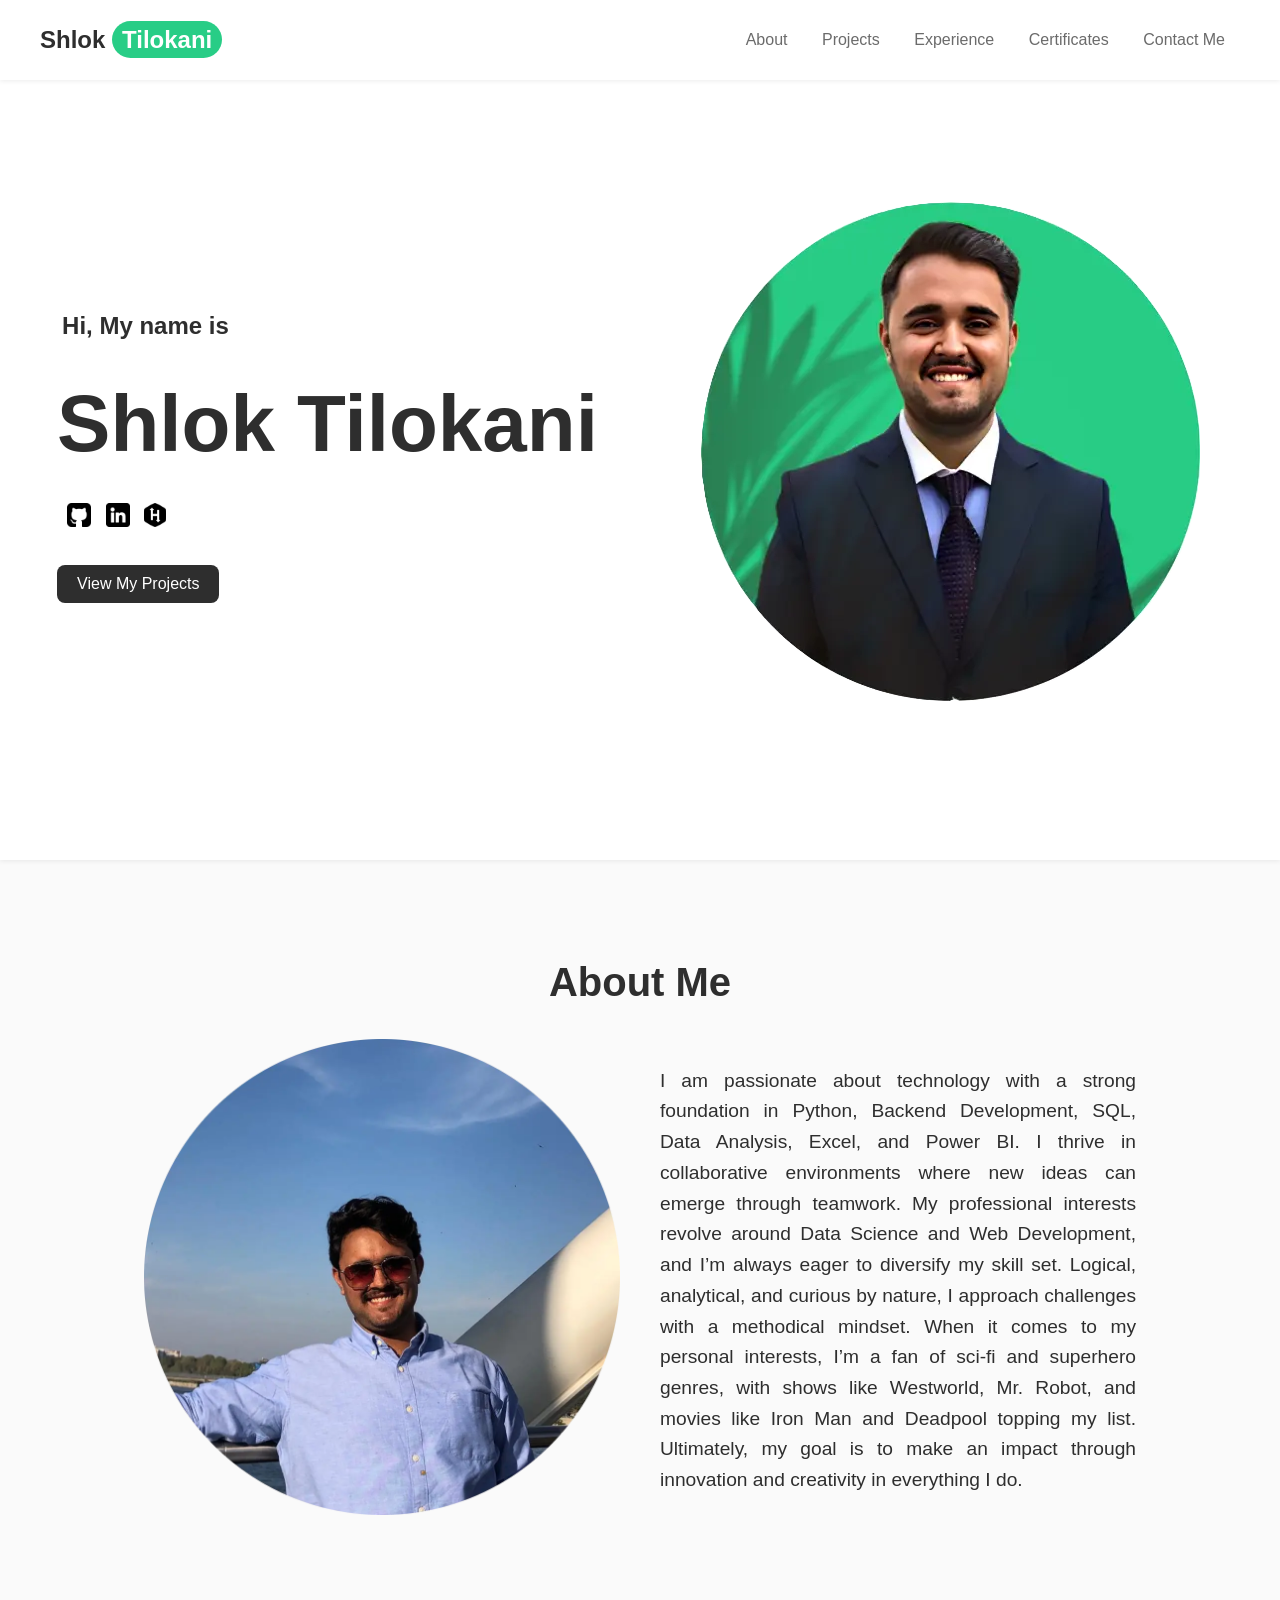
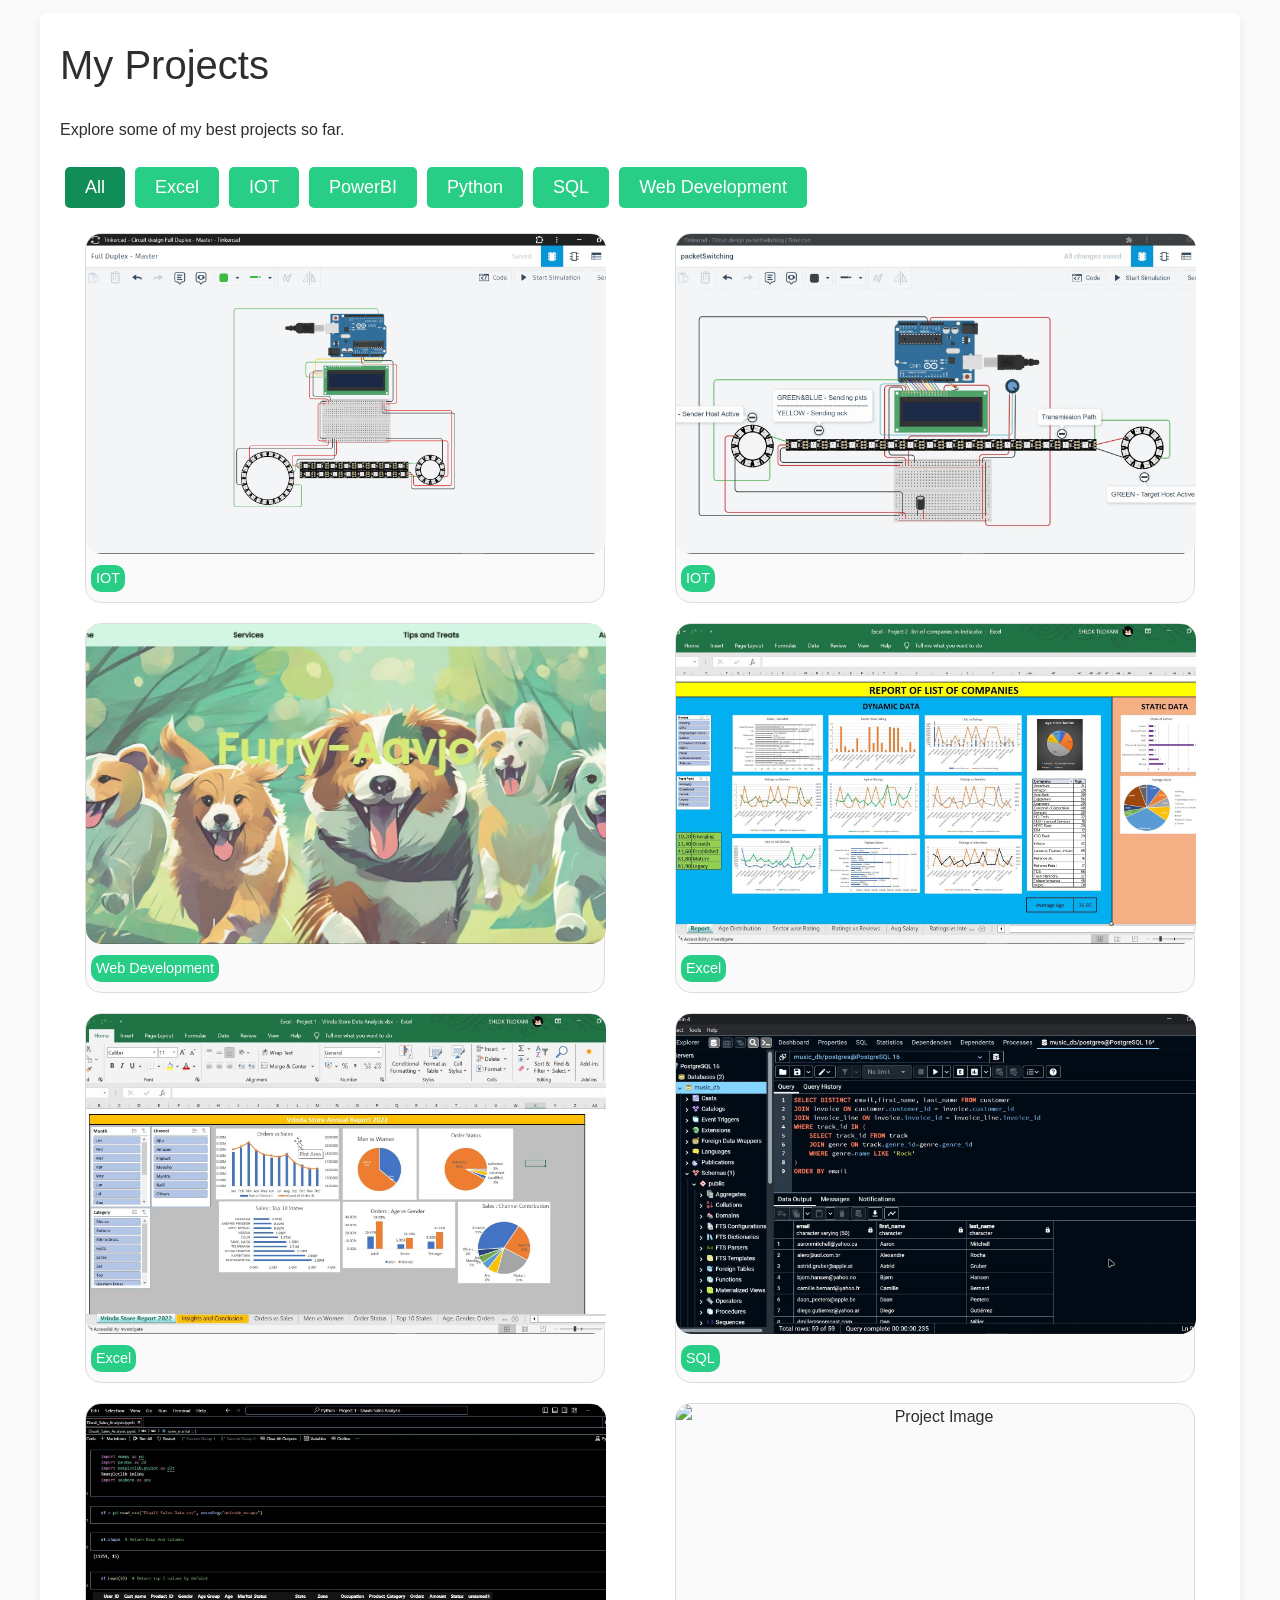
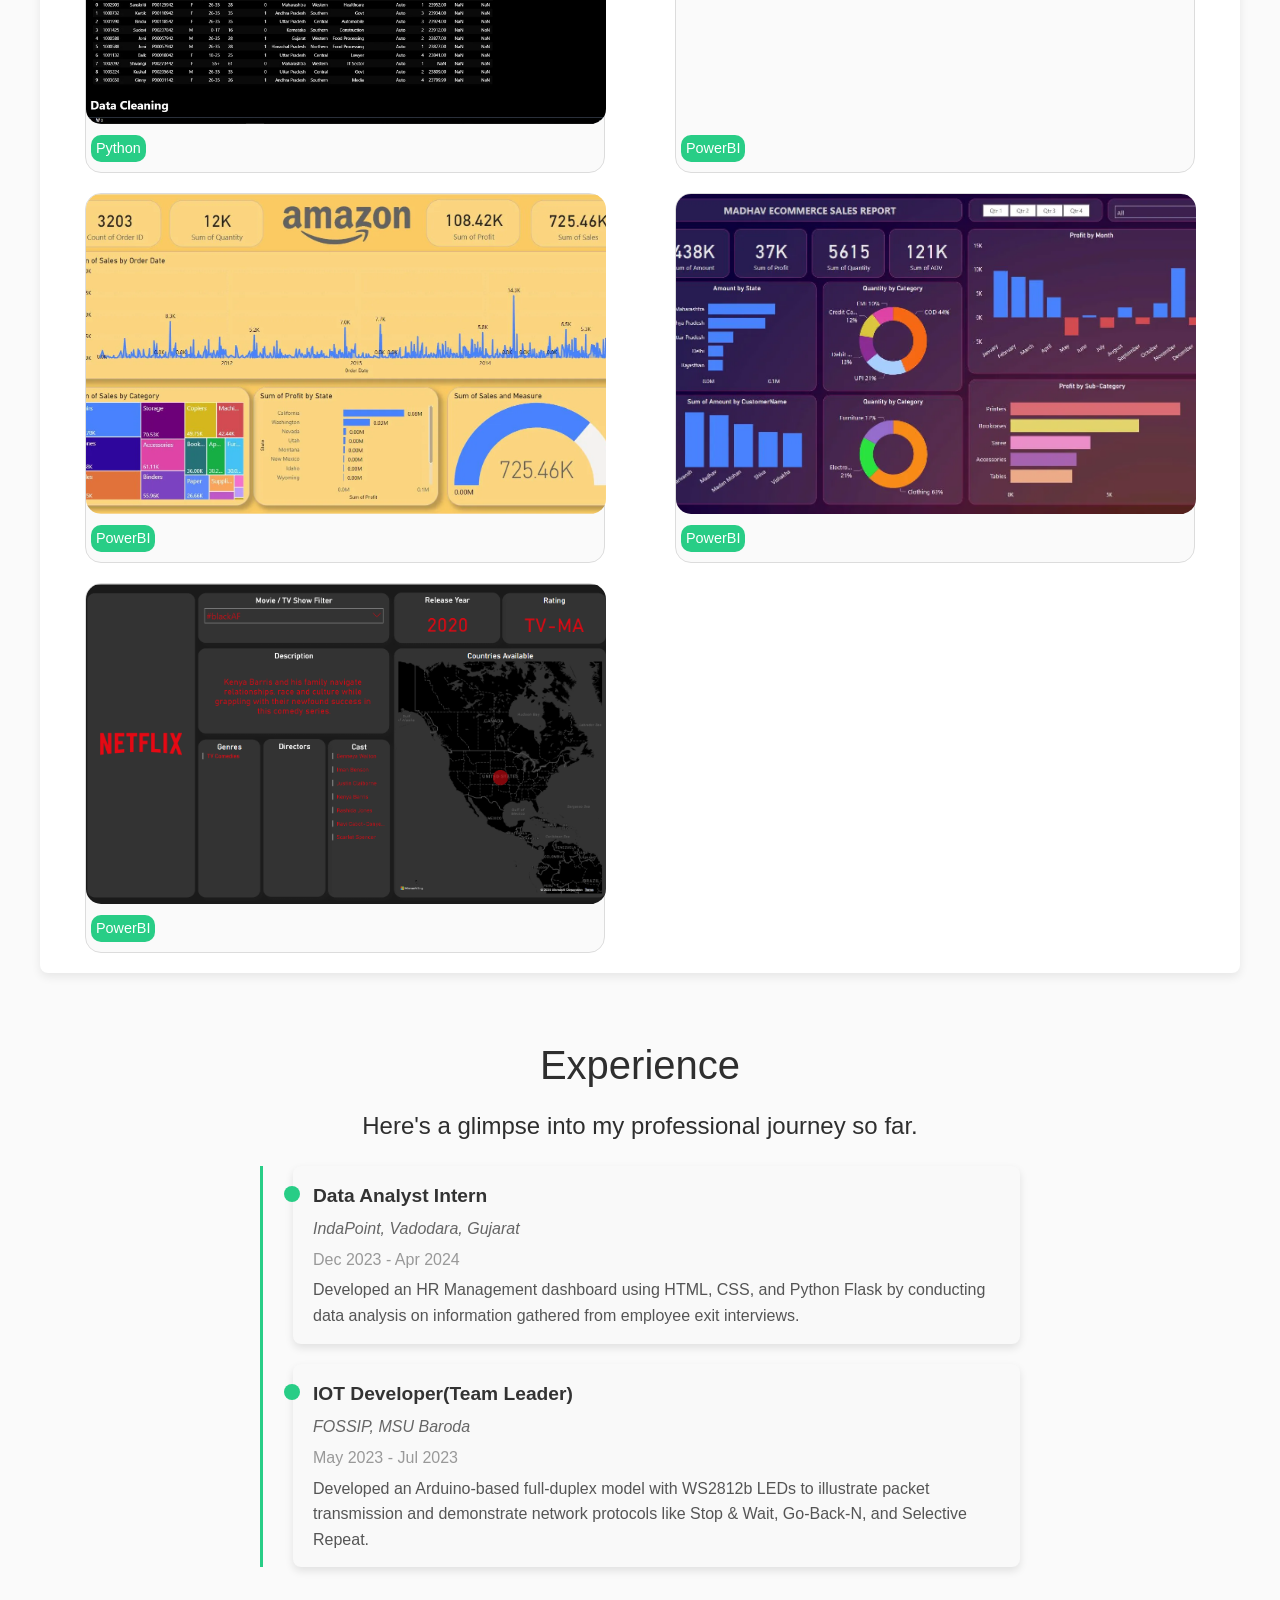
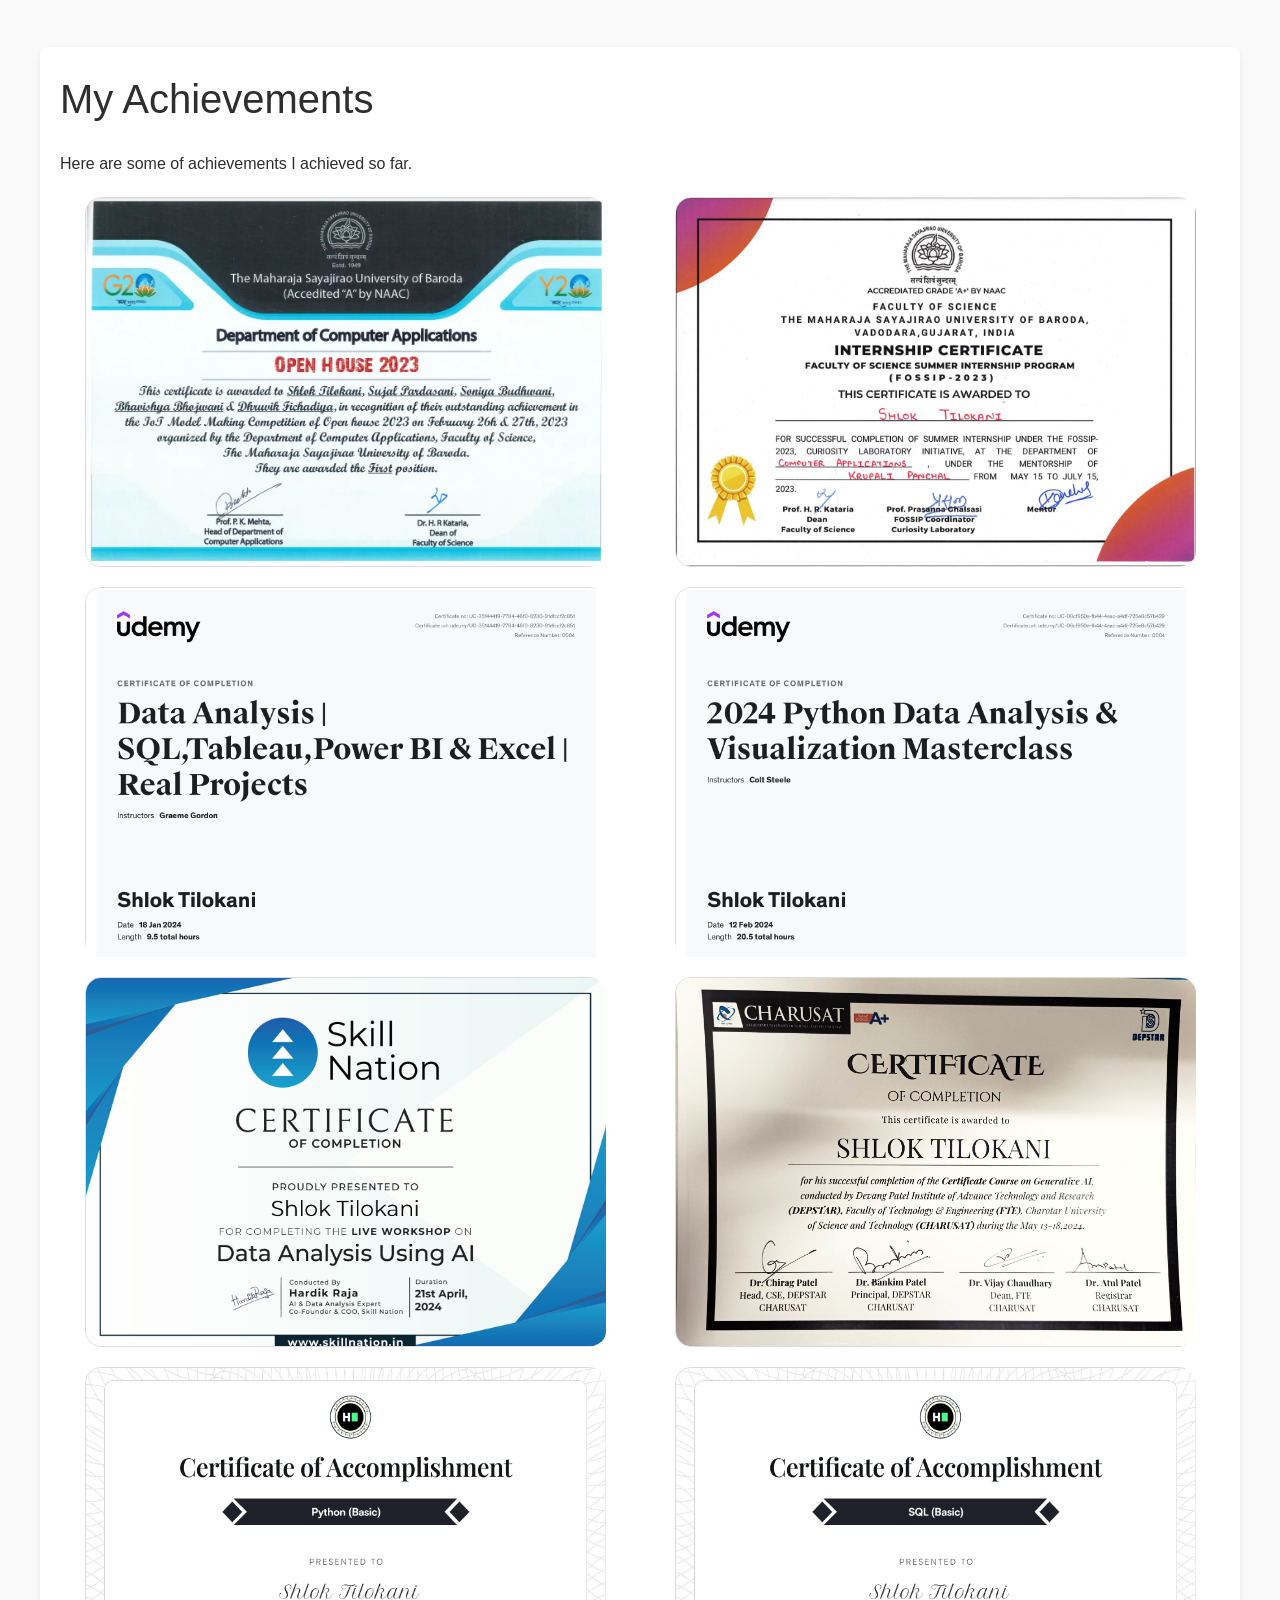
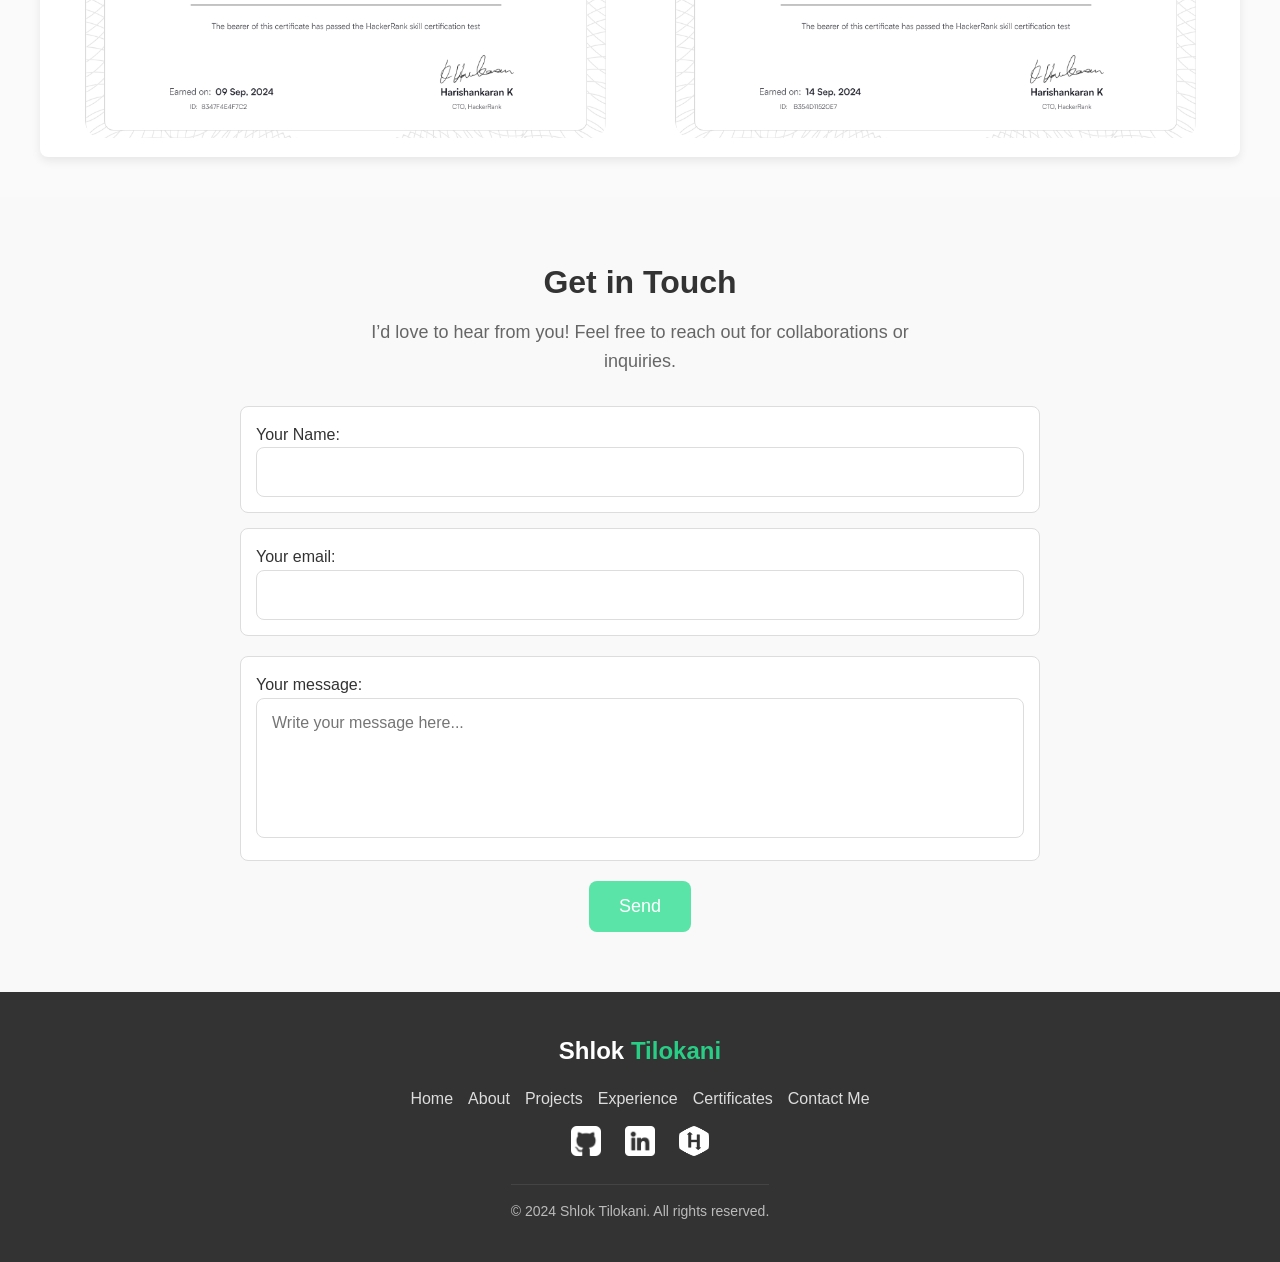
==== commit 360c4e3d: "Enhance index.html by updating the title and adding comprehensive meta tags for SEO, including descr" ====
--- a/index.html
+++ b/index.html
@@ -8,7 +8,42 @@
     <!-- added Style shhet -->
     <link rel="stylesheet" href="css/style.css" />
     <link rel="icon" type="image/x-icon" href="img/favicon.webp" />
-    <title>Shlok Tilokani Web Portfolio</title>
+    <title>Shlok Tilokani | Web Portfolio</title>
+
+    <meta
+      name="description"
+      content="Portfolio of Shlok Tilokani, a fresher Data Analyst with skills in Python, SQL, Power BI, and Excel. Based in India, open to opportunities in Vadodara, Bengaluru, Hyderabad, Pune, Chennai, Gurugram, Noida, Mumbai, Ahmedabad, Bhubaneswar, Indore, Surat, Nagpur, Visakhapatnam, and Coimbatore." />
+
+    <meta
+      name="keywords"
+      content="Fresher Data Analyst Portfolio, Shlok Tilokani, Data Analyst Vadodara, Data Analyst Bengaluru, Data Analyst Hyderabad, Data Analyst Pune, Data Analyst Chennai, Data Analyst Gurugram, Data Analyst Noida, Data Analyst Mumbai, Data Analyst Ahmedabad, Data Analyst Bhubaneswar, Data Analyst Indore, Data Analyst Surat, Data Analyst Nagpur, Data Analyst Visakhapatnam, Data Analyst Coimbatore, Python Data Analyst, SQL Data Analyst, Power BI Analyst, Excel Data Analyst, Entry Level Data Analyst, MBA IT, SICSR" />
+
+    <meta name="author" content="Shlok Tilokani" />
+
+    <link rel="canonical" href="https://shloktilokani.com/" />
+
+    <meta name="robots" content="index, follow" />
+
+    <!-- Open Graph / Facebook -->
+    <meta property="og:type" content="website" />
+    <meta property="og:url" content="https://shloktilokani.com/" />
+    <meta property="og:title" content="Shlok Tilokani | Web Portfolio" />
+    <meta
+      property="og:description"
+      content="Explore the portfolio of Shlok Tilokani, a Data Analyst skilled in Python, SQL, Power BI, and Excel." />
+    <meta
+      property="og:image"
+      content="https://shloktilokani.com/img/hero.webp" />
+
+    <!-- Twitter -->
+    <meta name="twitter:card" content="summary_large_image" />
+    <meta name="twitter:title" content="Shlok Tilokani | Web Portfolio" />
+    <meta
+      name="twitter:description"
+      content="Explore the portfolio of Shlok Tilokani, a Data Analyst skilled in Python, SQL, Power BI, and Excel." />
+    <meta
+      name="twitter:image"
+      content="https://shloktilokani.com/img/hero.webp" />
   </head>
 
   <body>
